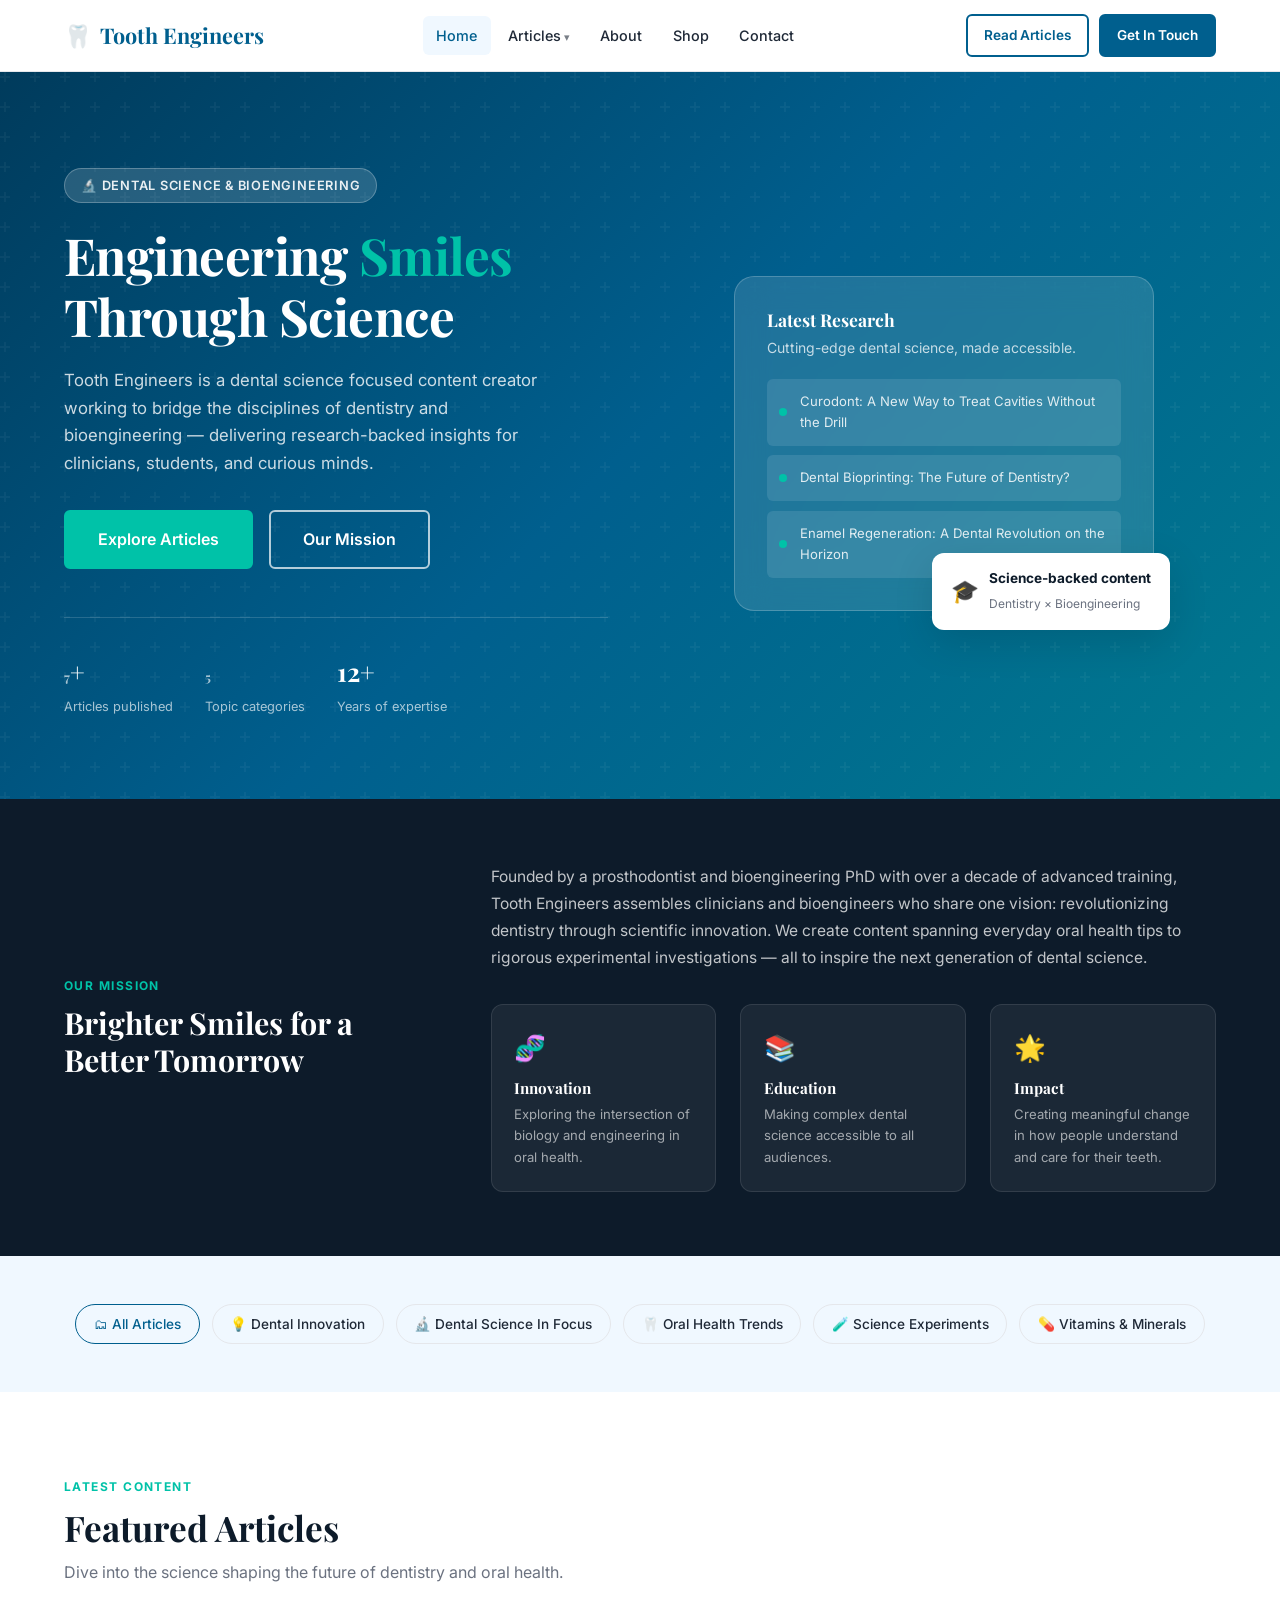
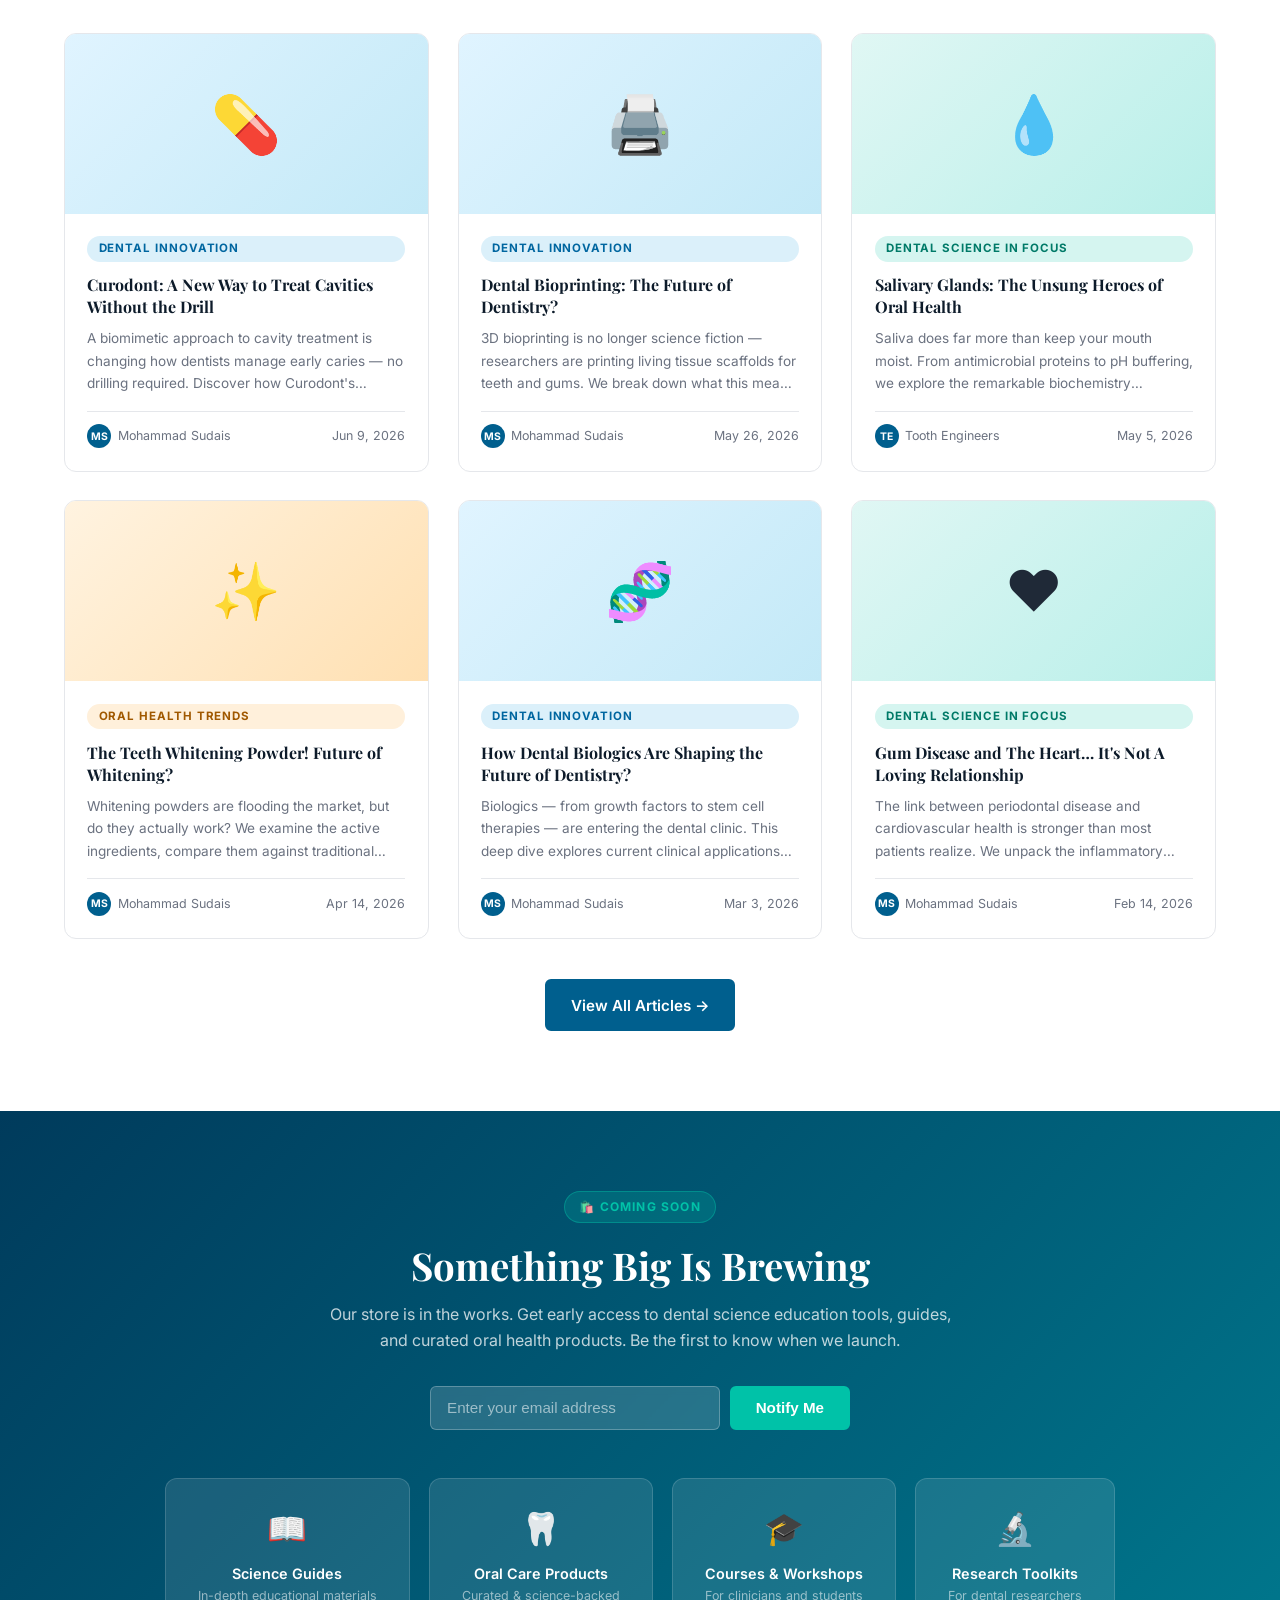
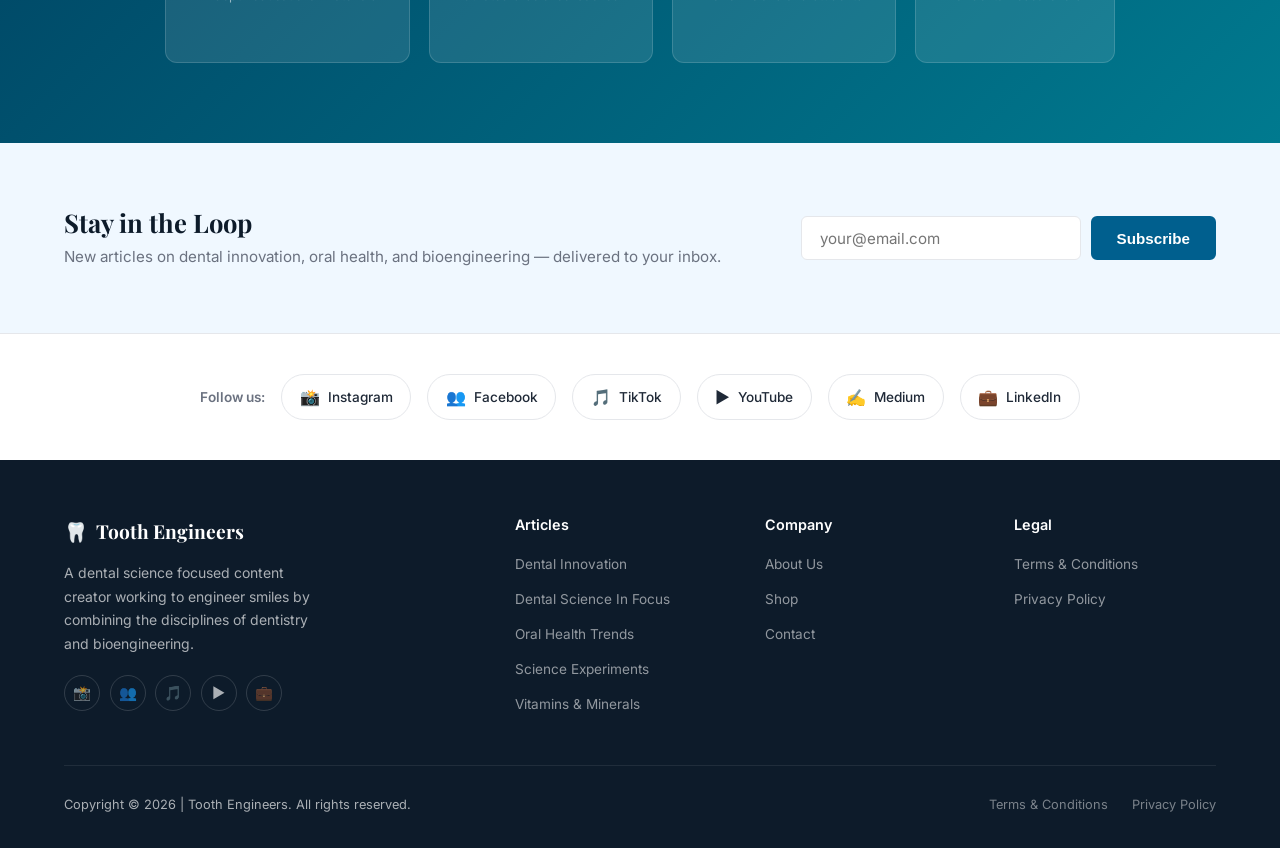
==== index.html @ ff2708bc "Initial site: full static rebuild of toothengineers.com 5-page static HTML/CSS/JS site (index, about" ====
<!DOCTYPE html>
<html lang="en">
<head>
  <meta charset="UTF-8" />
  <meta name="viewport" content="width=device-width, initial-scale=1.0" />
  <meta name="description" content="Tooth Engineers — Engineering smiles by combining dentistry and bioengineering. Dental science content, innovation, and research." />
  <title>Tooth Engineers | Engineering Smiles Through Science</title>
  <link rel="preconnect" href="https://fonts.googleapis.com" />
  <link rel="preconnect" href="https://fonts.gstatic.com" crossorigin />
  <link href="https://fonts.googleapis.com/css2?family=Inter:wght@400;500;600;700&family=Playfair+Display:wght@600;700&display=swap" rel="stylesheet" />
  <link rel="stylesheet" href="css/style.css" />
</head>
<body>

<!-- ══ NAVBAR ══════════════════════════════ -->
<header class="navbar">
  <div class="container nav-inner">
    <a href="index.html" class="logo">
      <span class="logo-icon">🦷</span> Tooth Engineers
    </a>
    <nav>
      <ul class="nav-links">
        <li><a href="index.html" class="active">Home</a></li>
        <li>
          <a href="articles.html" class="has-dropdown">Articles</a>
          <div class="dropdown">
            <a href="articles.html?cat=announcements">Announcements</a>
            <a href="articles.html?cat=innovation">Dental Innovation</a>
            <a href="articles.html?cat=experiments">Dental Science Experiments</a>
            <a href="articles.html?cat=science">Dental Science In Focus</a>
            <a href="articles.html?cat=health">Oral Health Trends</a>
            <a href="articles.html?cat=vitamins">Vitamins &amp; Minerals</a>
          </div>
        </li>
        <li><a href="about.html">About</a></li>
        <li><a href="shop.html">Shop</a></li>
        <li><a href="contact.html">Contact</a></li>
      </ul>
    </nav>
    <div class="nav-cta">
      <a href="articles.html" class="btn btn-outline btn-sm">Read Articles</a>
      <a href="contact.html" class="btn btn-primary btn-sm">Get In Touch</a>
    </div>
    <button class="hamburger" id="hamburger" aria-label="Toggle menu" aria-expanded="false">
      <span></span><span></span><span></span>
    </button>
  </div>
  <nav class="mobile-menu" id="mobileMenu">
    <ul>
      <li><a href="index.html">Home</a></li>
      <li><a href="articles.html">Articles</a></li>
      <li class="mobile-sub">
        <a href="articles.html?cat=innovation">— Dental Innovation</a>
        <a href="articles.html?cat=science">— Dental Science In Focus</a>
        <a href="articles.html?cat=health">— Oral Health Trends</a>
        <a href="articles.html?cat=experiments">— Dental Science Experiments</a>
        <a href="articles.html?cat=vitamins">— Vitamins &amp; Minerals</a>
      </li>
      <li><a href="about.html">About</a></li>
      <li><a href="shop.html">Shop</a></li>
      <li><a href="contact.html">Contact</a></li>
    </ul>
    <div class="mobile-cta">
      <a href="contact.html" class="btn btn-primary">Get In Touch</a>
    </div>
  </nav>
</header>

<!-- ══ HERO ════════════════════════════════ -->
<section class="hero">
  <div class="container hero-inner">
    <div class="hero-text">
      <div class="hero-tag">🔬 Dental Science &amp; Bioengineering</div>
      <h1>Engineering <span>Smiles</span> Through Science</h1>
      <p class="hero-desc">
        Tooth Engineers is a dental science focused content creator working to bridge the disciplines of dentistry and bioengineering — delivering research-backed insights for clinicians, students, and curious minds.
      </p>
      <div class="hero-actions">
        <a href="articles.html" class="btn btn-accent btn-lg">Explore Articles</a>
        <a href="about.html" class="btn btn-outline-white btn-lg">Our Mission</a>
      </div>
      <div class="hero-stats">
        <div class="hero-stat">
          <strong><span class="stat-number" data-target="9">0</span>+</strong>
          <span>Articles published</span>
        </div>
        <div class="hero-stat">
          <strong><span class="stat-number" data-target="6">0</span></strong>
          <span>Topic categories</span>
        </div>
        <div class="hero-stat">
          <strong>12+</strong>
          <span>Years of expertise</span>
        </div>
      </div>
    </div>
    <div class="hero-visual">
      <div class="hero-card-group">
        <div class="hero-main-card">
          <h3>Latest Research</h3>
          <p>Cutting-edge dental science, made accessible.</p>
          <div class="article-preview">
            <div class="article-dot"></div>
            <span>Curodont: A New Way to Treat Cavities Without the Drill</span>
          </div>
          <div class="article-preview">
            <div class="article-dot"></div>
            <span>Dental Bioprinting: The Future of Dentistry?</span>
          </div>
          <div class="article-preview">
            <div class="article-dot"></div>
            <span>Enamel Regeneration: A Dental Revolution on the Horizon</span>
          </div>
        </div>
        <div class="hero-badge">
          <div class="hero-badge-icon">🎓</div>
          <div>
            <strong>Science-backed content</strong>
            <span>Dentistry × Bioengineering</span>
          </div>
        </div>
      </div>
    </div>
  </div>
</section>

<!-- ══ MISSION STRIP ════════════════════════ -->
<section class="mission">
  <div class="container mission-inner">
    <div>
      <div class="mission-label">Our Mission</div>
      <h2>Brighter Smiles for a Better Tomorrow</h2>
    </div>
    <div>
      <p class="mission-text">
        Founded by a prosthodontist and bioengineering PhD with over a decade of advanced training, Tooth Engineers assembles clinicians and bioengineers who share one vision: revolutionizing dentistry through scientific innovation. We create content spanning everyday oral health tips to rigorous experimental investigations — all to inspire the next generation of dental science.
      </p>
      <div class="mission-pillars">
        <div class="pillar">
          <div class="pillar-icon">🧬</div>
          <h4>Innovation</h4>
          <p>Exploring the intersection of biology and engineering in oral health.</p>
        </div>
        <div class="pillar">
          <div class="pillar-icon">📚</div>
          <h4>Education</h4>
          <p>Making complex dental science accessible to all audiences.</p>
        </div>
        <div class="pillar">
          <div class="pillar-icon">🌟</div>
          <h4>Impact</h4>
          <p>Creating meaningful change in how people understand and care for their teeth.</p>
        </div>
      </div>
    </div>
  </div>
</section>

<!-- ══ ARTICLE CATEGORIES ═══════════════════ -->
<div class="categories section--gray">
  <div class="container">
    <div class="cat-chips">
      <a href="articles.html" class="cat-chip active">🗂 All Articles</a>
      <a href="articles.html?cat=innovation" class="cat-chip">💡 Dental Innovation</a>
      <a href="articles.html?cat=science" class="cat-chip">🔬 Dental Science In Focus</a>
      <a href="articles.html?cat=health" class="cat-chip">🦷 Oral Health Trends</a>
      <a href="articles.html?cat=experiments" class="cat-chip">🧪 Science Experiments</a>
      <a href="articles.html?cat=vitamins" class="cat-chip">💊 Vitamins &amp; Minerals</a>
    </div>
  </div>
</div>

<!-- ══ FEATURED ARTICLES ════════════════════ -->
<section class="section">
  <div class="container">
    <div class="section-header">
      <div class="section-label">Latest Content</div>
      <h2 class="section-title">Featured Articles</h2>
      <p class="section-subtitle">Dive into the science shaping the future of dentistry and oral health.</p>
    </div>
    <div class="article-grid">

      <!-- Card 1 -->
      <article class="article-card">
        <div class="article-card-img cat-innovation">💊</div>
        <div class="article-card-body">
          <span class="article-category cat-badge-innovation">Dental Innovation</span>
          <h3><a href="articles.html">Curodont: A New Way to Treat Cavities Without the Drill</a></h3>
          <p>A biomimetic approach to cavity treatment is changing how dentists manage early caries — no drilling required. Discover how Curodont's peptide technology remineralizes enamel at the molecular level.</p>
          <div class="article-meta">
            <div class="article-meta-author">
              <div class="author-avatar">MS</div>
              Mohammad Sudais
            </div>
            <span>Jun 9, 2026</span>
          </div>
        </div>
      </article>

      <!-- Card 2 -->
      <article class="article-card">
        <div class="article-card-img cat-innovation">🖨️</div>
        <div class="article-card-body">
          <span class="article-category cat-badge-innovation">Dental Innovation</span>
          <h3><a href="articles.html">Dental Bioprinting: The Future of Dentistry?</a></h3>
          <p>3D bioprinting is no longer science fiction — researchers are printing living tissue scaffolds for teeth and gums. We break down what this means for restorative dentistry and patient outcomes.</p>
          <div class="article-meta">
            <div class="article-meta-author">
              <div class="author-avatar">MS</div>
              Mohammad Sudais
            </div>
            <span>May 26, 2026</span>
          </div>
        </div>
      </article>

      <!-- Card 3 -->
      <article class="article-card">
        <div class="article-card-img cat-science">💧</div>
        <div class="article-card-body">
          <span class="article-category cat-badge-science">Dental Science In Focus</span>
          <h3><a href="articles.html">Salivary Glands: The Unsung Heroes of Oral Health</a></h3>
          <p>Saliva does far more than keep your mouth moist. From antimicrobial proteins to pH buffering, we explore the remarkable biochemistry happening in your mouth every day.</p>
          <div class="article-meta">
            <div class="article-meta-author">
              <div class="author-avatar">TE</div>
              Tooth Engineers
            </div>
            <span>May 5, 2026</span>
          </div>
        </div>
      </article>

      <!-- Card 4 -->
      <article class="article-card">
        <div class="article-card-img cat-health">✨</div>
        <div class="article-card-body">
          <span class="article-category cat-badge-health">Oral Health Trends</span>
          <h3><a href="articles.html">The Teeth Whitening Powder! Future of Whitening?</a></h3>
          <p>Whitening powders are flooding the market, but do they actually work? We examine the active ingredients, compare them against traditional whitening methods, and separate fact from marketing hype.</p>
          <div class="article-meta">
            <div class="article-meta-author">
              <div class="author-avatar">MS</div>
              Mohammad Sudais
            </div>
            <span>Apr 14, 2026</span>
          </div>
        </div>
      </article>

      <!-- Card 5 -->
      <article class="article-card">
        <div class="article-card-img cat-innovation">🧬</div>
        <div class="article-card-body">
          <span class="article-category cat-badge-innovation">Dental Innovation</span>
          <h3><a href="articles.html">How Dental Biologics Are Shaping the Future of Dentistry?</a></h3>
          <p>Biologics — from growth factors to stem cell therapies — are entering the dental clinic. This deep dive explores current clinical applications and what the next decade holds for biologic-based dental treatments.</p>
          <div class="article-meta">
            <div class="article-meta-author">
              <div class="author-avatar">MS</div>
              Mohammad Sudais
            </div>
            <span>Mar 3, 2026</span>
          </div>
        </div>
      </article>

      <!-- Card 6 -->
      <article class="article-card">
        <div class="article-card-img cat-science">❤️</div>
        <div class="article-card-body">
          <span class="article-category cat-badge-science">Dental Science In Focus</span>
          <h3><a href="articles.html">Gum Disease and The Heart… It's Not A Loving Relationship</a></h3>
          <p>The link between periodontal disease and cardiovascular health is stronger than most patients realize. We unpack the inflammatory pathways connecting your gums to your heart.</p>
          <div class="article-meta">
            <div class="article-meta-author">
              <div class="author-avatar">MS</div>
              Mohammad Sudais
            </div>
            <span>Feb 14, 2026</span>
          </div>
        </div>
      </article>

    </div>
    <div class="articles-cta">
      <a href="articles.html" class="btn btn-primary">View All Articles →</a>
    </div>
  </div>
</section>

<!-- ══ SHOP TEASER ═══════════════════════════ -->
<section class="shop-teaser">
  <div class="container">
    <div class="shop-teaser-inner">
      <div class="shop-label">🛍️ Coming Soon</div>
      <h2>Something Big Is Brewing</h2>
      <p>Our store is in the works. Get early access to dental science education tools, guides, and curated oral health products. Be the first to know when we launch.</p>
      <form class="shop-notify-form" novalidate>
        <input type="email" placeholder="Enter your email address" required />
        <button type="submit" class="btn btn-accent">Notify Me</button>
      </form>
    </div>
    <div class="shop-items-preview">
      <div class="shop-preview-card">
        <div class="icon">📖</div>
        <h4>Science Guides</h4>
        <p>In-depth educational materials</p>
      </div>
      <div class="shop-preview-card">
        <div class="icon">🦷</div>
        <h4>Oral Care Products</h4>
        <p>Curated &amp; science-backed</p>
      </div>
      <div class="shop-preview-card">
        <div class="icon">🎓</div>
        <h4>Courses &amp; Workshops</h4>
        <p>For clinicians and students</p>
      </div>
      <div class="shop-preview-card">
        <div class="icon">🔬</div>
        <h4>Research Toolkits</h4>
        <p>For dental researchers</p>
      </div>
    </div>
  </div>
</section>

<!-- ══ NEWSLETTER ════════════════════════════ -->
<section class="newsletter">
  <div class="container newsletter-inner">
    <div class="newsletter-text">
      <h2>Stay in the Loop</h2>
      <p>New articles on dental innovation, oral health, and bioengineering — delivered to your inbox.</p>
    </div>
    <form class="newsletter-form" novalidate>
      <input type="email" placeholder="your@email.com" required />
      <button type="submit" class="btn btn-primary">Subscribe</button>
    </form>
  </div>
</section>

<!-- ══ SOCIAL STRIP ══════════════════════════ -->
<div class="social-strip">
  <div class="container social-inner">
    <span style="font-size:.85rem;color:var(--muted);font-weight:600;">Follow us:</span>
    <a href="https://www.instagram.com/toothengineers/" target="_blank" rel="noopener" class="social-link">
      <span class="social-icon">📸</span> Instagram
    </a>
    <a href="https://www.facebook.com/profile.php?id=61561686900478" target="_blank" rel="noopener" class="social-link">
      <span class="social-icon">👥</span> Facebook
    </a>
    <a href="https://www.tiktok.com/@toothengineers" target="_blank" rel="noopener" class="social-link">
      <span class="social-icon">🎵</span> TikTok
    </a>
    <a href="https://www.youtube.com/@ToothEngineers" target="_blank" rel="noopener" class="social-link">
      <span class="social-icon">▶️</span> YouTube
    </a>
    <a href="https://medium.com/@innovate_93668" target="_blank" rel="noopener" class="social-link">
      <span class="social-icon">✍️</span> Medium
    </a>
    <a href="https://www.linkedin.com/company/tooth-engineers/" target="_blank" rel="noopener" class="social-link">
      <span class="social-icon">💼</span> LinkedIn
    </a>
  </div>
</div>

<!-- ══ FOOTER ════════════════════════════════ -->
<footer class="footer">
  <div class="container">
    <div class="footer-grid">
      <div class="footer-brand">
        <a href="index.html" class="logo"><span>🦷</span> Tooth Engineers</a>
        <p>A dental science focused content creator working to engineer smiles by combining the disciplines of dentistry and bioengineering.</p>
        <div class="footer-social">
          <a href="https://www.instagram.com/toothengineers/" target="_blank" rel="noopener" title="Instagram">📸</a>
          <a href="https://www.facebook.com/profile.php?id=61561686900478" target="_blank" rel="noopener" title="Facebook">👥</a>
          <a href="https://www.tiktok.com/@toothengineers" target="_blank" rel="noopener" title="TikTok">🎵</a>
          <a href="https://www.youtube.com/@ToothEngineers" target="_blank" rel="noopener" title="YouTube">▶️</a>
          <a href="https://www.linkedin.com/company/tooth-engineers/" target="_blank" rel="noopener" title="LinkedIn">💼</a>
        </div>
      </div>
      <div class="footer-col">
        <h4>Articles</h4>
        <ul>
          <li><a href="articles.html?cat=innovation">Dental Innovation</a></li>
          <li><a href="articles.html?cat=science">Dental Science In Focus</a></li>
          <li><a href="articles.html?cat=health">Oral Health Trends</a></li>
          <li><a href="articles.html?cat=experiments">Science Experiments</a></li>
          <li><a href="articles.html?cat=vitamins">Vitamins &amp; Minerals</a></li>
        </ul>
      </div>
      <div class="footer-col">
        <h4>Company</h4>
        <ul>
          <li><a href="about.html">About Us</a></li>
          <li><a href="shop.html">Shop</a></li>
          <li><a href="contact.html">Contact</a></li>
        </ul>
      </div>
      <div class="footer-col">
        <h4>Legal</h4>
        <ul>
          <li><a href="#">Terms &amp; Conditions</a></li>
          <li><a href="#">Privacy Policy</a></li>
        </ul>
      </div>
    </div>
    <div class="footer-bottom">
      <p>Copyright &copy; <span id="year"></span> | Tooth Engineers. All rights reserved.</p>
      <div class="footer-legal">
        <a href="#">Terms &amp; Conditions</a>
        <a href="#">Privacy Policy</a>
      </div>
    </div>
  </div>
</footer>

<script src="js/main.js"></script>
</body>
</html>
---- css/style.css ----
/* ════════════════════════════════════════
   Tooth Engineers — Global Stylesheet
   ════════════════════════════════════════ */

/* ── Variables ── */
:root {
  --primary:    #005F8E;
  --primary-dk: #004268;
  --accent:     #00C2A8;
  --accent-dk:  #009982;
  --dark:       #0D1B2A;
  --text:       #1F2937;
  --muted:      #6B7280;
  --light:      #F0F8FF;
  --border:     #E5E7EB;
  --white:      #FFFFFF;
  --radius-sm:  6px;
  --radius:     12px;
  --radius-lg:  20px;
  --shadow-sm:  0 1px 3px rgba(0,0,0,.08);
  --shadow-md:  0 4px 16px rgba(0,0,0,.10);
  --shadow-lg:  0 12px 40px rgba(0,0,0,.12);
  --transition: .22s ease;
}

/* ── Reset ── */
*, *::before, *::after { box-sizing: border-box; margin: 0; padding: 0; }
html { scroll-behavior: smooth; font-size: 16px; }
body {
  font-family: 'Inter', sans-serif;
  color: var(--text);
  background: var(--white);
  line-height: 1.65;
  -webkit-font-smoothing: antialiased;
}
img { max-width: 100%; display: block; }
a { text-decoration: none; color: inherit; }
ul { list-style: none; }

/* ── Typography helpers ── */
h1, h2, h3, h4 {
  font-family: 'Playfair Display', Georgia, serif;
  line-height: 1.2;
  color: var(--dark);
}

/* ── Layout ── */
.container {
  width: 90%;
  max-width: 1160px;
  margin: 0 auto;
}
.section { padding: 5rem 0; }
.section--gray { background: var(--light); }

/* ── Section headers ── */
.section-label {
  display: inline-block;
  text-transform: uppercase;
  font-size: .75rem;
  font-weight: 700;
  letter-spacing: .12em;
  color: var(--accent);
  margin-bottom: .6rem;
}
.section-title {
  font-size: clamp(1.6rem, 3vw, 2.2rem);
  margin-bottom: .6rem;
}
.section-subtitle {
  color: var(--muted);
  font-size: 1rem;
  max-width: 560px;
}
.section-header { margin-bottom: 3rem; }
.section-header--center { text-align: center; }
.section-header--center .section-subtitle { margin: 0 auto; }

/* ── Buttons ── */
.btn {
  display: inline-flex;
  align-items: center;
  gap: .45rem;
  padding: .72rem 1.5rem;
  border-radius: var(--radius-sm);
  font-size: .95rem;
  font-weight: 600;
  cursor: pointer;
  border: 2px solid transparent;
  transition: background var(--transition), color var(--transition), border-color var(--transition), box-shadow var(--transition);
}
.btn-primary {
  background: var(--primary);
  color: var(--white);
  border-color: var(--primary);
}
.btn-primary:hover {
  background: var(--primary-dk);
  border-color: var(--primary-dk);
  box-shadow: 0 4px 14px rgba(0,95,142,.28);
}
.btn-accent {
  background: var(--accent);
  color: var(--white);
  border-color: var(--accent);
}
.btn-accent:hover {
  background: var(--accent-dk);
  border-color: var(--accent-dk);
  box-shadow: 0 4px 14px rgba(0,194,168,.28);
}
.btn-outline {
  background: transparent;
  color: var(--primary);
  border-color: var(--primary);
}
.btn-outline:hover {
  background: var(--primary);
  color: var(--white);
}
.btn-outline-white {
  background: transparent;
  color: var(--white);
  border-color: rgba(255,255,255,.7);
}
.btn-outline-white:hover {
  background: rgba(255,255,255,.15);
  border-color: var(--white);
}
.btn-sm { padding: .5rem 1rem; font-size: .85rem; }
.btn-lg { padding: .9rem 2rem; font-size: 1rem; }

/* ════════════════════════════════════════
   NAVBAR
   ════════════════════════════════════════ */
.navbar {
  position: sticky;
  top: 0;
  z-index: 200;
  background: rgba(255,255,255,.97);
  backdrop-filter: blur(10px);
  border-bottom: 1px solid var(--border);
}
.nav-inner {
  display: flex;
  align-items: center;
  justify-content: space-between;
  padding: .9rem 0;
  gap: 1.5rem;
}
.logo {
  display: flex;
  align-items: center;
  gap: .5rem;
  font-family: 'Playfair Display', Georgia, serif;
  font-size: 1.35rem;
  font-weight: 700;
  color: var(--primary);
  white-space: nowrap;
}
.logo-icon { font-size: 1.4rem; }

.nav-links {
  display: flex;
  align-items: center;
  gap: .2rem;
}
.nav-links > li { position: relative; }
.nav-links > li > a {
  display: block;
  padding: .5rem .85rem;
  border-radius: var(--radius-sm);
  font-size: .9rem;
  font-weight: 500;
  color: var(--text);
  transition: color var(--transition), background var(--transition);
}
.nav-links > li > a:hover,
.nav-links > li > a.active {
  color: var(--primary);
  background: var(--light);
}
.nav-links > li > a.has-dropdown::after {
  content: ' ▾';
  font-size: .7rem;
  opacity: .6;
}

/* Dropdown */
.dropdown {
  position: absolute;
  top: calc(100% + .4rem);
  left: 0;
  min-width: 220px;
  background: var(--white);
  border: 1px solid var(--border);
  border-radius: var(--radius);
  box-shadow: var(--shadow-lg);
  opacity: 0;
  pointer-events: none;
  transform: translateY(-6px);
  transition: opacity var(--transition), transform var(--transition);
  z-index: 300;
}
.nav-links > li:hover .dropdown {
  opacity: 1;
  pointer-events: all;
  transform: translateY(0);
}
.dropdown a {
  display: block;
  padding: .6rem 1.2rem;
  font-size: .875rem;
  color: var(--text);
  transition: background var(--transition), color var(--transition);
}
.dropdown a:first-child { border-radius: var(--radius) var(--radius) 0 0; }
.dropdown a:last-child  { border-radius: 0 0 var(--radius) var(--radius); }
.dropdown a:hover { background: var(--light); color: var(--primary); }

.nav-cta { display: flex; gap: .6rem; }

.hamburger {
  display: none;
  background: none;
  border: none;
  cursor: pointer;
  padding: .4rem;
  color: var(--dark);
}
.hamburger span {
  display: block;
  width: 24px;
  height: 2px;
  background: var(--dark);
  margin: 5px 0;
  border-radius: 2px;
  transition: transform var(--transition), opacity var(--transition);
}

/* Mobile nav */
.mobile-menu {
  display: none;
  background: var(--white);
  border-top: 1px solid var(--border);
  padding: 1rem 5%;
}
.mobile-menu.open { display: block; }
.mobile-menu ul { display: flex; flex-direction: column; gap: .2rem; }
.mobile-menu a {
  display: block;
  padding: .65rem .8rem;
  border-radius: var(--radius-sm);
  font-size: .95rem;
  font-weight: 500;
  color: var(--text);
}
.mobile-menu a:hover { background: var(--light); color: var(--primary); }
.mobile-menu .mobile-sub { padding-left: 1.2rem; }
.mobile-menu .mobile-sub a { font-size: .875rem; color: var(--muted); }
.mobile-menu .mobile-sub a:hover { color: var(--primary); }
.mobile-cta { display: flex; flex-direction: column; gap: .6rem; margin-top: 1rem; padding-top: 1rem; border-top: 1px solid var(--border); }
.mobile-cta .btn { justify-content: center; }

/* ════════════════════════════════════════
   HERO
   ════════════════════════════════════════ */
.hero {
  background: linear-gradient(135deg, #003B5C 0%, #005F8E 50%, #007A8F 100%);
  color: var(--white);
  padding: 6rem 0 5rem;
  position: relative;
  overflow: hidden;
}
.hero::before {
  content: '';
  position: absolute;
  inset: 0;
  background: url("data:image/svg+xml,%3Csvg width='60' height='60' viewBox='0 0 60 60' xmlns='http://www.w3.org/2000/svg'%3E%3Cg fill='none' fill-rule='evenodd'%3E%3Cg fill='%23ffffff' fill-opacity='0.04'%3E%3Cpath d='M36 34v-4h-2v4h-4v2h4v4h2v-4h4v-2h-4zm0-30V0h-2v4h-4v2h4v4h2V6h4V4h-4zM6 34v-4H4v4H0v2h4v4h2v-4h4v-2H6zM6 4V0H4v4H0v2h4v4h2V6h4V4H6z'/%3E%3C/g%3E%3C/g%3E%3C/svg%3E");
}
.hero-inner {
  display: grid;
  grid-template-columns: 1fr 1fr;
  gap: 4rem;
  align-items: center;
  position: relative;
}
.hero-tag {
  display: inline-flex;
  align-items: center;
  gap: .4rem;
  background: rgba(255,255,255,.15);
  border: 1px solid rgba(255,255,255,.25);
  border-radius: 100px;
  padding: .35rem 1rem;
  font-size: .8rem;
  font-weight: 600;
  letter-spacing: .06em;
  text-transform: uppercase;
  color: rgba(255,255,255,.9);
  margin-bottom: 1.4rem;
}
.hero h1 {
  font-size: clamp(2rem, 4.5vw, 3.2rem);
  color: var(--white);
  margin-bottom: 1.2rem;
  letter-spacing: -.01em;
}
.hero h1 span { color: var(--accent); }
.hero-desc {
  font-size: 1.05rem;
  color: rgba(255,255,255,.8);
  margin-bottom: 2rem;
  max-width: 480px;
}
.hero-actions { display: flex; gap: 1rem; flex-wrap: wrap; }
.hero-stats {
  display: flex;
  gap: 2rem;
  margin-top: 3rem;
  padding-top: 2rem;
  border-top: 1px solid rgba(255,255,255,.15);
}
.hero-stat strong {
  display: block;
  font-size: 1.6rem;
  font-weight: 700;
  color: var(--white);
  font-family: 'Playfair Display', serif;
}
.hero-stat span { font-size: .8rem; color: rgba(255,255,255,.65); }

.hero-visual {
  display: flex;
  justify-content: center;
  align-items: center;
}
.hero-card-group {
  position: relative;
  width: 100%;
  max-width: 420px;
}
.hero-main-card {
  background: rgba(255,255,255,.12);
  backdrop-filter: blur(16px);
  border: 1px solid rgba(255,255,255,.2);
  border-radius: var(--radius-lg);
  padding: 2rem;
  color: var(--white);
}
.hero-main-card h3 { color: var(--white); font-size: 1.1rem; margin-bottom: .4rem; }
.hero-main-card p  { font-size: .875rem; color: rgba(255,255,255,.75); margin-bottom: 1.2rem; }
.article-preview {
  display: flex;
  align-items: center;
  gap: .8rem;
  background: rgba(255,255,255,.1);
  border-radius: var(--radius-sm);
  padding: .75rem;
  margin-bottom: .6rem;
}
.article-preview:last-child { margin-bottom: 0; }
.article-dot {
  width: 8px;
  height: 8px;
  border-radius: 50%;
  background: var(--accent);
  flex-shrink: 0;
}
.article-preview span { font-size: .82rem; color: rgba(255,255,255,.85); }
.hero-badge {
  position: absolute;
  bottom: -1.2rem;
  right: -1rem;
  background: var(--white);
  border-radius: var(--radius);
  padding: .9rem 1.2rem;
  box-shadow: var(--shadow-lg);
  display: flex;
  align-items: center;
  gap: .6rem;
}
.hero-badge-icon { font-size: 1.4rem; }
.hero-badge strong { display: block; font-size: .85rem; color: var(--dark); }
.hero-badge span   { font-size: .75rem; color: var(--muted); }

/* ════════════════════════════════════════
   ABOUT / MISSION STRIP
   ════════════════════════════════════════ */
.mission {
  background: var(--dark);
  color: var(--white);
  padding: 4rem 0;
}
.mission-inner {
  display: grid;
  grid-template-columns: 1fr 2fr;
  gap: 4rem;
  align-items: center;
}
.mission-label {
  color: var(--accent);
  font-size: .75rem;
  font-weight: 700;
  letter-spacing: .12em;
  text-transform: uppercase;
  margin-bottom: .6rem;
}
.mission h2 { color: var(--white); font-size: clamp(1.4rem, 2.5vw, 1.9rem); }
.mission-text { color: rgba(255,255,255,.75); font-size: .975rem; line-height: 1.75; }
.mission-pillars {
  display: grid;
  grid-template-columns: repeat(3, 1fr);
  gap: 1.5rem;
  margin-top: 2rem;
}
.pillar {
  background: rgba(255,255,255,.06);
  border: 1px solid rgba(255,255,255,.1);
  border-radius: var(--radius);
  padding: 1.4rem;
}
.pillar-icon { font-size: 1.6rem; margin-bottom: .6rem; }
.pillar h4 { color: var(--white); font-size: .95rem; margin-bottom: .4rem; }
.pillar p  { color: rgba(255,255,255,.6); font-size: .82rem; }

/* ════════════════════════════════════════
   FEATURED ARTICLES
   ════════════════════════════════════════ */
.article-grid {
  display: grid;
  grid-template-columns: repeat(3, 1fr);
  gap: 1.8rem;
}
.article-card {
  background: var(--white);
  border: 1px solid var(--border);
  border-radius: var(--radius);
  overflow: hidden;
  display: flex;
  flex-direction: column;
  transition: box-shadow var(--transition), transform var(--transition);
}
.article-card:hover {
  box-shadow: var(--shadow-lg);
  transform: translateY(-4px);
}
.article-card-img {
  height: 180px;
  display: flex;
  align-items: center;
  justify-content: center;
  font-size: 3.5rem;
}
.article-card-img.cat-innovation  { background: linear-gradient(135deg,#E0F4FF,#C3E9F7); }
.article-card-img.cat-science      { background: linear-gradient(135deg,#E0F7F4,#B8EFE9); }
.article-card-img.cat-health       { background: linear-gradient(135deg,#FFF3E0,#FFE0B2); }
.article-card-img.cat-experiments  { background: linear-gradient(135deg,#F3E0FF,#E1B8FF); }
.article-card-img.cat-vitamins     { background: linear-gradient(135deg,#E8FFE0,#C8F0B8); }

.article-card-body { padding: 1.4rem; display: flex; flex-direction: column; flex: 1; }
.article-category {
  display: inline-block;
  font-size: .72rem;
  font-weight: 700;
  text-transform: uppercase;
  letter-spacing: .08em;
  padding: .2rem .7rem;
  border-radius: 100px;
  margin-bottom: .8rem;
}
.cat-badge-innovation  { background: #DBF0FA; color: #0066A0; }
.cat-badge-science     { background: #D5F5F0; color: #007A68; }
.cat-badge-health      { background: #FFF0DB; color: #A05800; }
.cat-badge-experiments { background: #F0DBFF; color: #7A00A0; }
.cat-badge-vitamins    { background: #E0F5D5; color: #3A7A00; }

.article-card h3 {
  font-size: 1rem;
  margin-bottom: .6rem;
  line-height: 1.35;
  flex: 1;
}
.article-card h3 a { color: var(--dark); transition: color var(--transition); }
.article-card h3 a:hover { color: var(--primary); }
.article-card p {
  font-size: .85rem;
  color: var(--muted);
  margin-bottom: 1rem;
  display: -webkit-box;
  -webkit-line-clamp: 3;
  -webkit-box-orient: vertical;
  overflow: hidden;
}
.article-meta {
  display: flex;
  align-items: center;
  justify-content: space-between;
  font-size: .78rem;
  color: var(--muted);
  border-top: 1px solid var(--border);
  padding-top: .8rem;
  margin-top: auto;
}
.article-meta-author { display: flex; align-items: center; gap: .4rem; }
.author-avatar {
  width: 24px; height: 24px;
  border-radius: 50%;
  background: var(--primary);
  color: var(--white);
  display: flex; align-items: center; justify-content: center;
  font-size: .65rem; font-weight: 700;
}
.articles-cta { text-align: center; margin-top: 2.5rem; }

/* ════════════════════════════════════════
   CATEGORIES STRIP
   ════════════════════════════════════════ */
.categories { padding: 3rem 0; }
.cat-chips {
  display: flex;
  flex-wrap: wrap;
  gap: .75rem;
  justify-content: center;
}
.cat-chip {
  display: inline-flex;
  align-items: center;
  gap: .4rem;
  padding: .5rem 1.1rem;
  border-radius: 100px;
  border: 1.5px solid var(--border);
  font-size: .85rem;
  font-weight: 500;
  color: var(--text);
  cursor: pointer;
  transition: border-color var(--transition), color var(--transition), background var(--transition);
}
.cat-chip:hover,
.cat-chip.active {
  border-color: var(--primary);
  color: var(--primary);
  background: var(--light);
}

/* ════════════════════════════════════════
   SHOP / COMING SOON
   ════════════════════════════════════════ */
.shop-teaser {
  background: linear-gradient(135deg, #003B5C, #007A8F);
  color: var(--white);
  padding: 5rem 0;
  text-align: center;
}
.shop-teaser-inner { max-width: 640px; margin: 0 auto; }
.shop-label {
  display: inline-block;
  background: rgba(0,194,168,.2);
  border: 1px solid rgba(0,194,168,.4);
  color: var(--accent);
  font-size: .75rem;
  font-weight: 700;
  text-transform: uppercase;
  letter-spacing: .1em;
  padding: .3rem .9rem;
  border-radius: 100px;
  margin-bottom: 1.2rem;
}
.shop-teaser h2 { color: var(--white); font-size: clamp(1.6rem, 3vw, 2.4rem); margin-bottom: .8rem; }
.shop-teaser p  { color: rgba(255,255,255,.75); font-size: 1rem; margin-bottom: 2rem; }
.shop-notify-form {
  display: flex;
  gap: .6rem;
  max-width: 420px;
  margin: 0 auto;
}
.shop-notify-form input {
  flex: 1;
  padding: .75rem 1rem;
  border-radius: var(--radius-sm);
  border: none;
  font-size: .95rem;
  background: rgba(255,255,255,.15);
  color: var(--white);
  backdrop-filter: blur(4px);
  border: 1px solid rgba(255,255,255,.25);
}
.shop-notify-form input::placeholder { color: rgba(255,255,255,.55); }
.shop-notify-form input:focus { outline: none; border-color: var(--accent); }
.shop-items-preview {
  display: flex;
  justify-content: center;
  gap: 1.2rem;
  margin-top: 3rem;
  flex-wrap: wrap;
}
.shop-preview-card {
  background: rgba(255,255,255,.1);
  border: 1px solid rgba(255,255,255,.15);
  border-radius: var(--radius);
  padding: 1.5rem 2rem;
  min-width: 160px;
  text-align: center;
}
.shop-preview-card .icon { font-size: 2rem; margin-bottom: .6rem; }
.shop-preview-card h4 { color: var(--white); font-size: .9rem; font-family: 'Inter', sans-serif; font-weight: 600; }
.shop-preview-card p  { color: rgba(255,255,255,.55); font-size: .78rem; margin-top: .2rem; }

/* ════════════════════════════════════════
   NEWSLETTER
   ════════════════════════════════════════ */
.newsletter { padding: 4rem 0; background: var(--light); }
.newsletter-inner {
  display: flex;
  align-items: center;
  justify-content: space-between;
  gap: 3rem;
  flex-wrap: wrap;
}
.newsletter-text h2 { font-size: 1.6rem; margin-bottom: .4rem; }
.newsletter-text p  { color: var(--muted); font-size: .95rem; }
.newsletter-form {
  display: flex;
  gap: .6rem;
  flex-wrap: wrap;
}
.newsletter-form input {
  padding: .72rem 1.1rem;
  border: 1.5px solid var(--border);
  border-radius: var(--radius-sm);
  font-size: .95rem;
  font-family: inherit;
  width: 280px;
  background: var(--white);
  transition: border-color var(--transition);
}
.newsletter-form input:focus { outline: none; border-color: var(--primary); }

/* ════════════════════════════════════════
   SOCIAL STRIP
   ════════════════════════════════════════ */
.social-strip { padding: 2.5rem 0; border-top: 1px solid var(--border); }
.social-inner {
  display: flex;
  align-items: center;
  justify-content: center;
  gap: 1rem;
  flex-wrap: wrap;
}
.social-link {
  display: flex;
  align-items: center;
  gap: .5rem;
  padding: .55rem 1.1rem;
  border-radius: 100px;
  border: 1.5px solid var(--border);
  font-size: .85rem;
  font-weight: 500;
  color: var(--text);
  transition: all var(--transition);
}
.social-link:hover { border-color: var(--primary); color: var(--primary); background: var(--light); }
.social-icon { font-size: 1rem; }

/* ════════════════════════════════════════
   FOOTER
   ════════════════════════════════════════ */
.footer { background: var(--dark); color: rgba(255,255,255,.65); padding: 3.5rem 0 2rem; }
.footer-grid {
  display: grid;
  grid-template-columns: 2fr 1fr 1fr 1fr;
  gap: 3rem;
  margin-bottom: 3rem;
}
.footer-brand .logo { color: var(--white); font-size: 1.2rem; margin-bottom: .8rem; }
.footer-brand p { font-size: .875rem; line-height: 1.7; max-width: 260px; }
.footer-social { display: flex; gap: .6rem; margin-top: 1.2rem; }
.footer-social a {
  width: 36px; height: 36px;
  border-radius: 50%;
  border: 1px solid rgba(255,255,255,.15);
  display: flex; align-items: center; justify-content: center;
  font-size: .9rem;
  color: rgba(255,255,255,.65);
  transition: all var(--transition);
}
.footer-social a:hover { border-color: var(--accent); color: var(--accent); background: rgba(0,194,168,.1); }
.footer-col h4 { color: var(--white); font-size: .9rem; font-family: 'Inter', sans-serif; font-weight: 600; margin-bottom: 1rem; }
.footer-col ul { display: flex; flex-direction: column; gap: .55rem; }
.footer-col a { font-size: .85rem; color: rgba(255,255,255,.55); transition: color var(--transition); }
.footer-col a:hover { color: var(--white); }
.footer-bottom {
  border-top: 1px solid rgba(255,255,255,.08);
  padding-top: 1.8rem;
  display: flex;
  align-items: center;
  justify-content: space-between;
  flex-wrap: wrap;
  gap: .8rem;
}
.footer-bottom p { font-size: .8rem; }
.footer-legal { display: flex; gap: 1.5rem; }
.footer-legal a { font-size: .8rem; color: rgba(255,255,255,.45); transition: color var(--transition); }
.footer-legal a:hover { color: var(--white); }

/* ════════════════════════════════════════
   PAGE HERO (inner pages)
   ════════════════════════════════════════ */
.page-hero {
  background: linear-gradient(135deg, #003B5C, #005F8E);
  color: var(--white);
  padding: 4rem 0 3.5rem;
  text-align: center;
}
.page-hero h1 { color: var(--white); font-size: clamp(1.8rem, 3vw, 2.6rem); margin-bottom: .6rem; }
.page-hero p   { color: rgba(255,255,255,.75); font-size: 1rem; max-width: 540px; margin: 0 auto; }
.breadcrumb {
  display: flex;
  align-items: center;
  justify-content: center;
  gap: .5rem;
  font-size: .8rem;
  color: rgba(255,255,255,.55);
  margin-bottom: 1rem;
}
.breadcrumb a { color: rgba(255,255,255,.7); }
.breadcrumb a:hover { color: var(--white); }
.breadcrumb span { color: rgba(255,255,255,.35); }

/* ════════════════════════════════════════
   ABOUT PAGE
   ════════════════════════════════════════ */
.about-story {
  display: grid;
  grid-template-columns: 1fr 1fr;
  gap: 4rem;
  align-items: center;
}
.about-story-img {
  border-radius: var(--radius-lg);
  overflow: hidden;
  background: linear-gradient(135deg, var(--light), #C3E9F7);
  height: 420px;
  display: flex;
  align-items: center;
  justify-content: center;
  font-size: 6rem;
}
.about-story-text h2 { font-size: 1.8rem; margin-bottom: 1rem; }
.about-story-text p  { color: var(--muted); font-size: .97rem; margin-bottom: 1rem; line-height: 1.8; }
.about-values {
  display: grid;
  grid-template-columns: repeat(3, 1fr);
  gap: 1.5rem;
}
.value-card {
  border: 1px solid var(--border);
  border-radius: var(--radius);
  padding: 1.8rem;
  text-align: center;
  transition: box-shadow var(--transition), transform var(--transition);
}
.value-card:hover { box-shadow: var(--shadow-md); transform: translateY(-3px); }
.value-icon { font-size: 2.2rem; margin-bottom: .8rem; }
.value-card h3 { font-size: 1rem; margin-bottom: .4rem; }
.value-card p  { font-size: .85rem; color: var(--muted); }

.team-grid {
  display: grid;
  grid-template-columns: repeat(auto-fit, minmax(240px, 1fr));
  gap: 1.8rem;
}
.team-card {
  border: 1px solid var(--border);
  border-radius: var(--radius);
  padding: 2rem;
  text-align: center;
  transition: box-shadow var(--transition);
}
.team-card:hover { box-shadow: var(--shadow-md); }
.team-avatar {
  width: 80px; height: 80px;
  border-radius: 50%;
  background: linear-gradient(135deg, var(--primary), var(--accent));
  display: flex; align-items: center; justify-content: center;
  font-size: 2rem;
  margin: 0 auto 1rem;
}
.team-card h3 { font-size: 1.05rem; margin-bottom: .2rem; }
.team-card .role { font-size: .82rem; color: var(--primary); font-weight: 600; margin-bottom: .6rem; }
.team-card p    { font-size: .84rem; color: var(--muted); }

/* ════════════════════════════════════════
   ARTICLES PAGE
   ════════════════════════════════════════ */
.articles-layout {
  display: grid;
  grid-template-columns: 1fr 300px;
  gap: 3rem;
  align-items: start;
}
.filter-bar {
  display: flex;
  flex-wrap: wrap;
  gap: .6rem;
  margin-bottom: 2rem;
}
.filter-btn {
  padding: .4rem .9rem;
  border-radius: 100px;
  border: 1.5px solid var(--border);
  font-size: .82rem;
  font-weight: 500;
  cursor: pointer;
  background: transparent;
  color: var(--text);
  transition: all var(--transition);
}
.filter-btn:hover,
.filter-btn.active {
  background: var(--primary);
  border-color: var(--primary);
  color: var(--white);
}
.articles-list { display: flex; flex-direction: column; gap: 1.5rem; }
.article-list-card {
  display: grid;
  grid-template-columns: 120px 1fr;
  gap: 1.2rem;
  border: 1px solid var(--border);
  border-radius: var(--radius);
  overflow: hidden;
  transition: box-shadow var(--transition);
}
.article-list-card:hover { box-shadow: var(--shadow-md); }
.article-list-img {
  height: 120px;
  display: flex; align-items: center; justify-content: center;
  font-size: 2.8rem;
}
.article-list-body { padding: 1rem 1rem 1rem 0; display: flex; flex-direction: column; justify-content: center; }
.article-list-body h3 { font-size: .97rem; margin-bottom: .3rem; }
.article-list-body h3 a { color: var(--dark); transition: color var(--transition); }
.article-list-body h3 a:hover { color: var(--primary); }
.article-list-body p { font-size: .83rem; color: var(--muted); display: -webkit-box; -webkit-line-clamp: 2; -webkit-box-orient: vertical; overflow: hidden; margin-bottom: .5rem; }

.sidebar-widget {
  border: 1px solid var(--border);
  border-radius: var(--radius);
  padding: 1.5rem;
  margin-bottom: 1.5rem;
}
.sidebar-widget h4 { font-size: .95rem; margin-bottom: 1rem; font-family: 'Inter', sans-serif; font-weight: 600; }
.sidebar-categories { display: flex; flex-direction: column; gap: .4rem; }
.sidebar-cat {
  display: flex;
  align-items: center;
  justify-content: space-between;
  padding: .45rem .6rem;
  border-radius: var(--radius-sm);
  font-size: .85rem;
  cursor: pointer;
  transition: background var(--transition), color var(--transition);
}
.sidebar-cat:hover { background: var(--light); color: var(--primary); }
.sidebar-cat-count {
  background: var(--light);
  border-radius: 100px;
  padding: .1rem .5rem;
  font-size: .75rem;
  color: var(--muted);
}

/* ════════════════════════════════════════
   SHOP PAGE
   ════════════════════════════════════════ */
.shop-coming {
  text-align: center;
  padding: 5rem 0;
}
.shop-coming-icon { font-size: 5rem; margin-bottom: 1.5rem; }
.shop-coming h2  { font-size: 2rem; margin-bottom: .8rem; }
.shop-coming p   { color: var(--muted); max-width: 500px; margin: 0 auto 2rem; }
.product-teasers {
  display: grid;
  grid-template-columns: repeat(auto-fit, minmax(220px, 1fr));
  gap: 1.5rem;
  margin-top: 3.5rem;
}
.product-teaser {
  border: 1.5px dashed var(--border);
  border-radius: var(--radius);
  padding: 2rem;
  text-align: center;
  background: var(--light);
}
.product-teaser .icon { font-size: 2.5rem; margin-bottom: .8rem; }
.product-teaser h3 { font-size: .97rem; margin-bottom: .3rem; }
.product-teaser p  { font-size: .83rem; color: var(--muted); }
.product-teaser .price-soon {
  display: inline-block;
  margin-top: .8rem;
  font-size: .78rem;
  font-weight: 600;
  color: var(--accent);
  background: rgba(0,194,168,.1);
  padding: .2rem .7rem;
  border-radius: 100px;
}

/* ════════════════════════════════════════
   CONTACT PAGE
   ════════════════════════════════════════ */
.contact-layout {
  display: grid;
  grid-template-columns: 1fr 1.4fr;
  gap: 4rem;
  align-items: start;
}
.contact-info h3 { font-size: 1.2rem; margin-bottom: 1rem; }
.contact-info p  { color: var(--muted); font-size: .95rem; margin-bottom: 2rem; line-height: 1.75; }
.contact-channels { display: flex; flex-direction: column; gap: .8rem; }
.contact-channel {
  display: flex;
  align-items: center;
  gap: .8rem;
  padding: .9rem;
  border-radius: var(--radius);
  border: 1px solid var(--border);
  font-size: .9rem;
  transition: box-shadow var(--transition);
}
.contact-channel:hover { box-shadow: var(--shadow-sm); }
.contact-channel-icon { font-size: 1.3rem; }
.contact-channel strong { display: block; font-size: .8rem; color: var(--muted); font-weight: 400; }
.contact-form-card {
  background: var(--white);
  border: 1px solid var(--border);
  border-radius: var(--radius);
  padding: 2.5rem;
}
.form-group { display: flex; flex-direction: column; margin-bottom: 1.2rem; }
.form-group label { font-size: .875rem; font-weight: 600; margin-bottom: .4rem; }
.form-group input,
.form-group textarea,
.form-group select {
  border: 1.5px solid var(--border);
  border-radius: var(--radius-sm);
  padding: .7rem .9rem;
  font-size: .95rem;
  font-family: inherit;
  color: var(--text);
  background: var(--white);
  transition: border-color var(--transition), box-shadow var(--transition);
}
.form-group input:focus,
.form-group textarea:focus,
.form-group select:focus {
  outline: none;
  border-color: var(--primary);
  box-shadow: 0 0 0 3px rgba(0,95,142,.1);
}
.form-row { display: grid; grid-template-columns: 1fr 1fr; gap: 1rem; }
.error-msg  { color: #DC2626; font-size: .78rem; margin-top: .3rem; min-height: 1em; }
.form-success {
  display: none;
  text-align: center;
  padding: 1.2rem;
  background: #ECFDF5;
  border: 1px solid #A7F3D0;
  border-radius: var(--radius-sm);
  color: #065F46;
  font-weight: 600;
  margin-top: 1rem;
}

/* ════════════════════════════════════════
   UTILITY
   ════════════════════════════════════════ */
.text-center { text-align: center; }
.mt-1 { margin-top: .5rem; }
.mt-2 { margin-top: 1rem; }
.mt-3 { margin-top: 1.5rem; }
.mb-3 { margin-bottom: 1.5rem; }
.hidden { display: none !important; }

/* ════════════════════════════════════════
   RESPONSIVE
   ════════════════════════════════════════ */
@media (max-width: 1024px) {
  .hero-inner       { grid-template-columns: 1fr; }
  .hero-visual      { display: none; }
  .mission-inner    { grid-template-columns: 1fr; gap: 2rem; }
  .mission-pillars  { grid-template-columns: repeat(3, 1fr); }
  .article-grid     { grid-template-columns: repeat(2, 1fr); }
  .footer-grid      { grid-template-columns: 1fr 1fr; }
  .about-story      { grid-template-columns: 1fr; }
  .about-story-img  { height: 280px; order: -1; }
  .articles-layout  { grid-template-columns: 1fr; }
  .contact-layout   { grid-template-columns: 1fr; }
}

@media (max-width: 768px) {
  .section { padding: 3.5rem 0; }
  .nav-links, .nav-cta { display: none; }
  .hamburger { display: block; }
  .article-grid     { grid-template-columns: 1fr; }
  .mission-pillars  { grid-template-columns: 1fr; }
  .about-values     { grid-template-columns: 1fr; }
  .footer-grid      { grid-template-columns: 1fr; gap: 2rem; }
  .footer-bottom    { flex-direction: column; text-align: center; }
  .newsletter-inner { flex-direction: column; }
  .newsletter-form  { flex-direction: column; width: 100%; }
  .newsletter-form input { width: 100%; }
  .shop-notify-form { flex-direction: column; }
  .hero-stats       { gap: 1.5rem; }
  .form-row         { grid-template-columns: 1fr; }
  .article-list-card { grid-template-columns: 1fr; }
  .article-list-img  { height: 160px; width: 100%; }
  .article-list-body { padding: 1rem; }
}
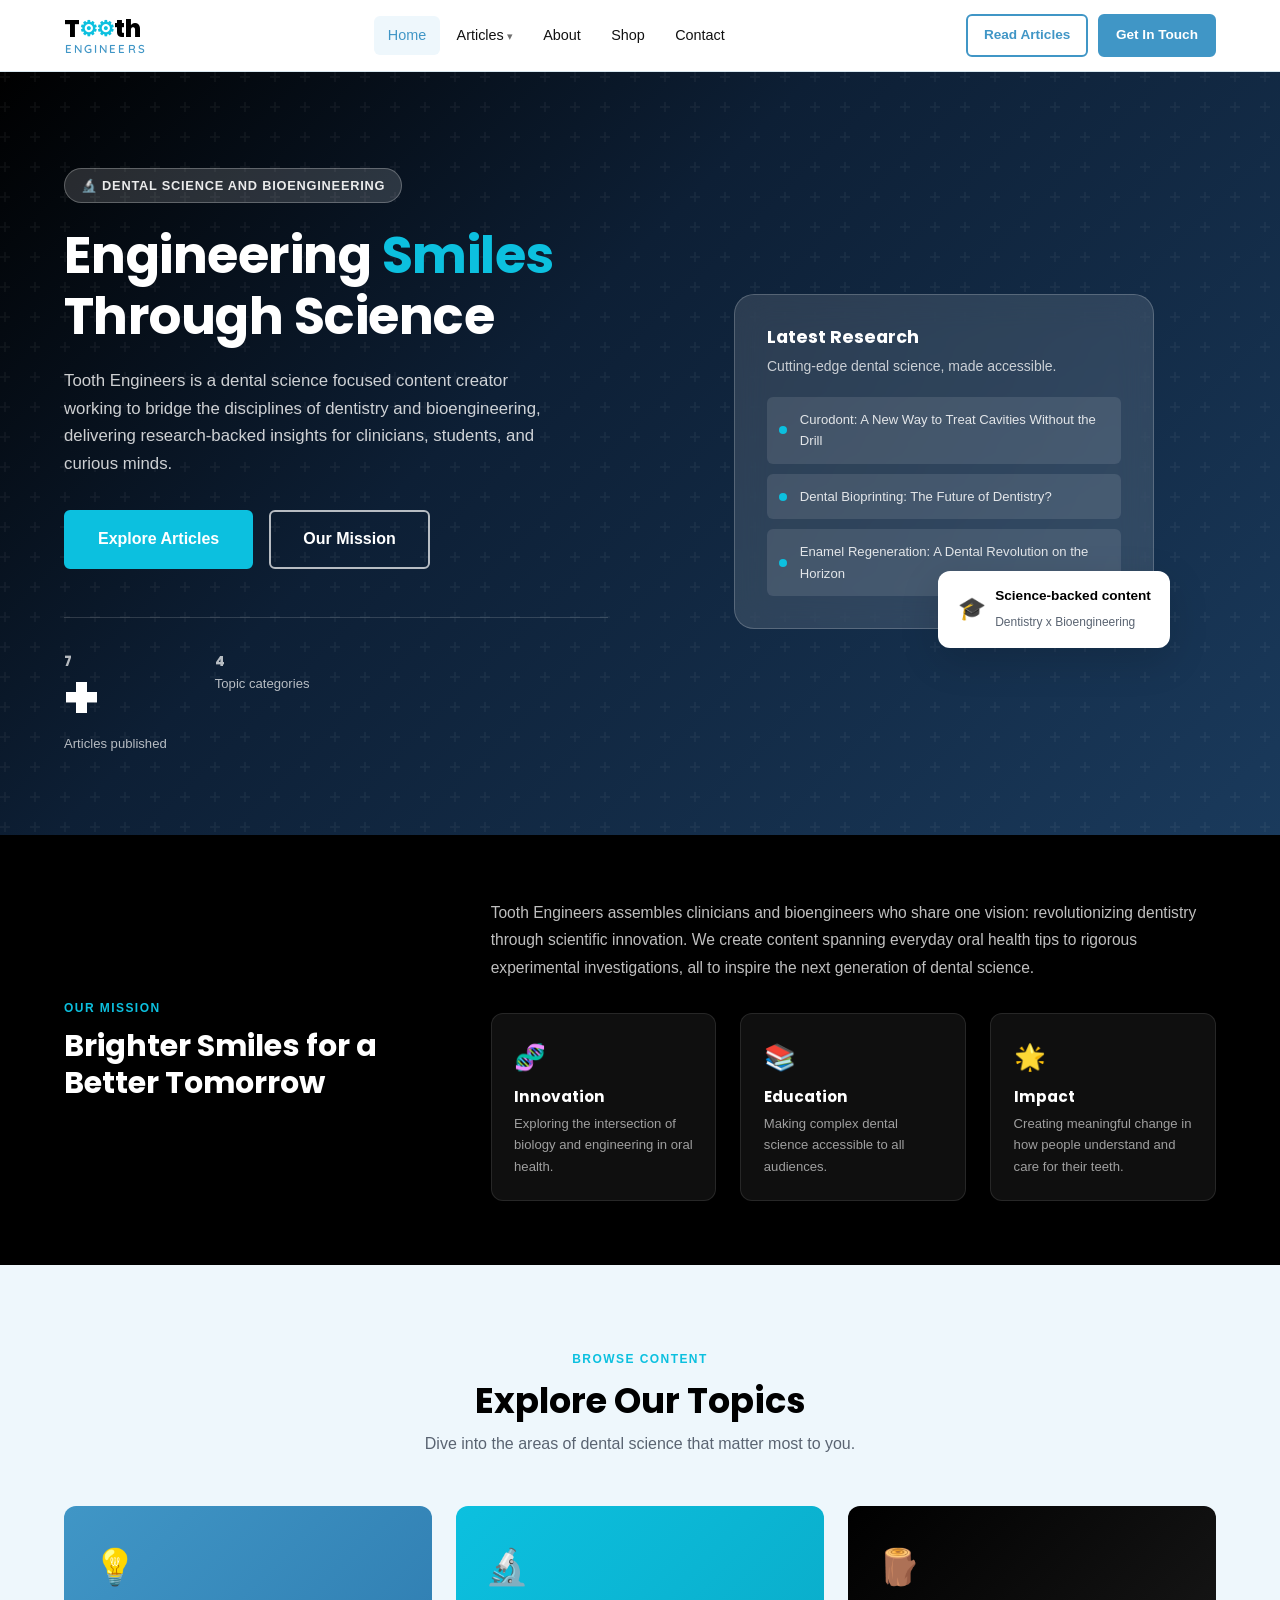
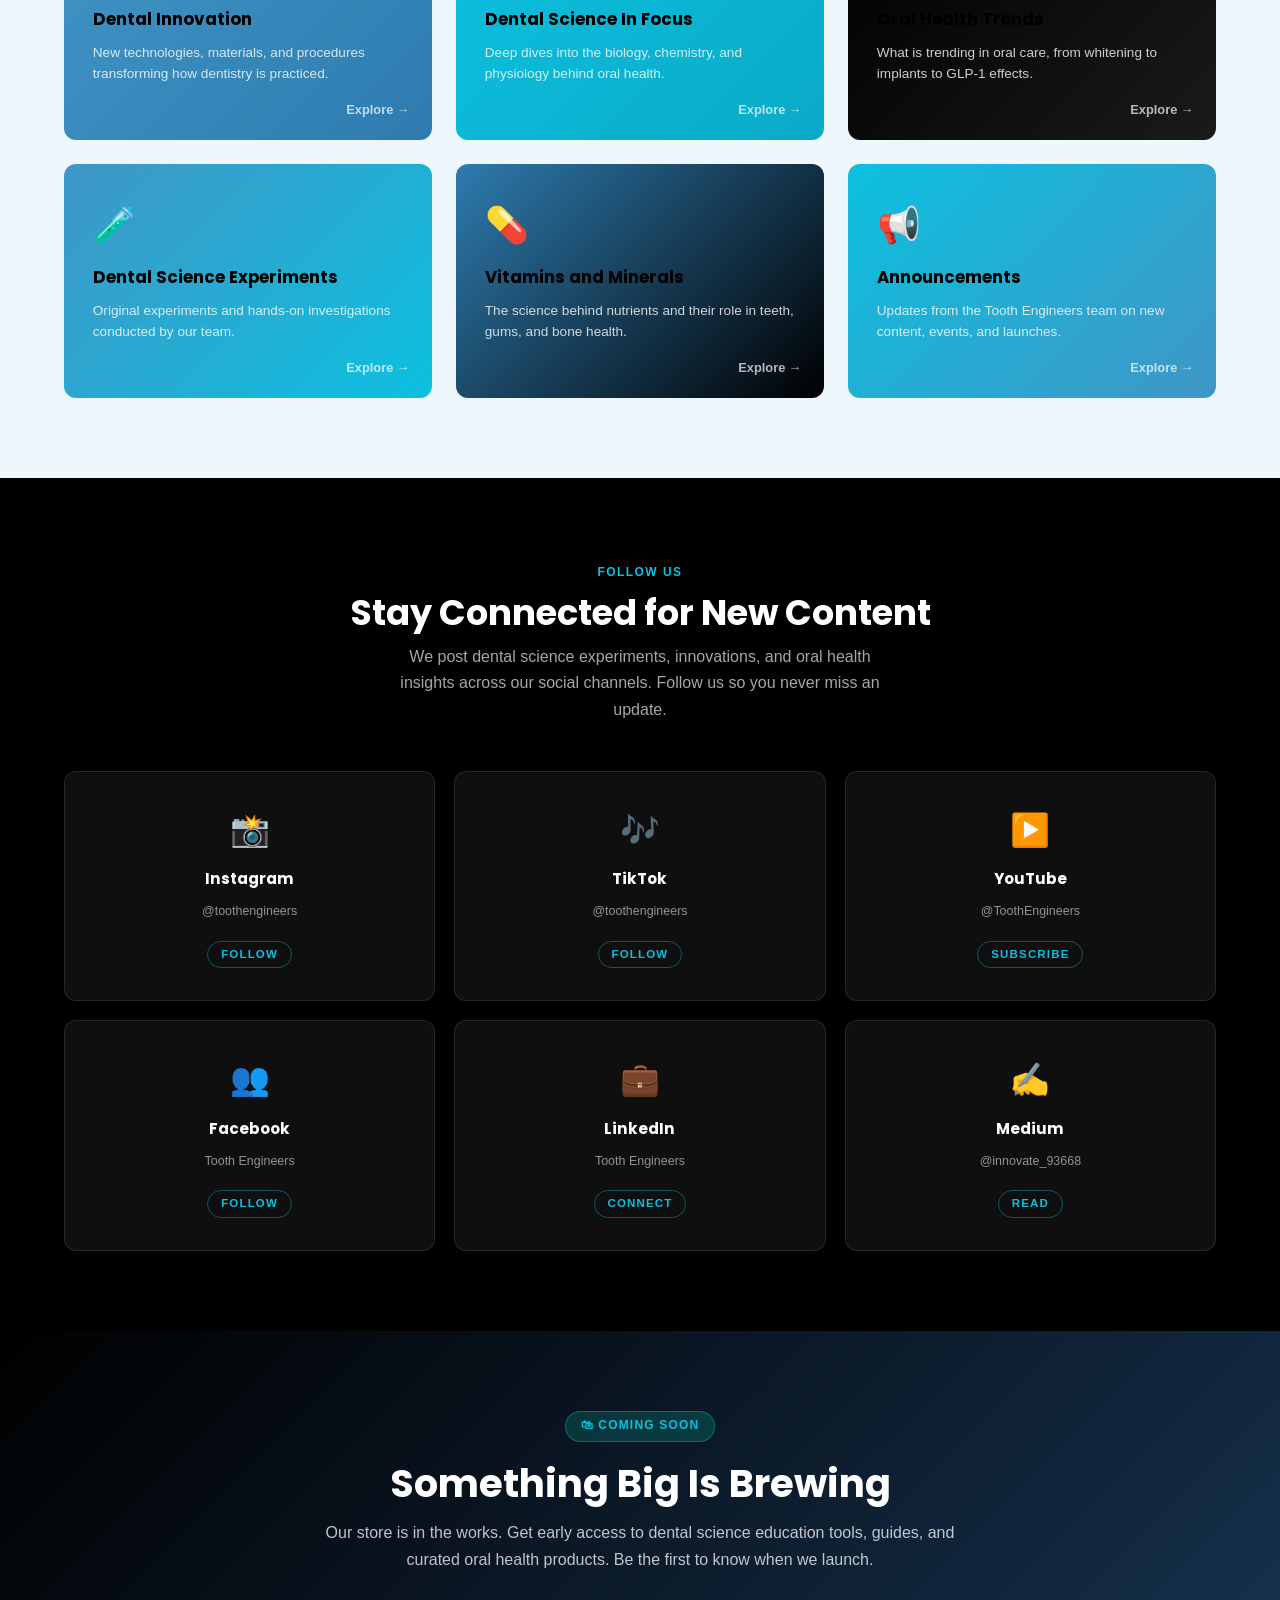
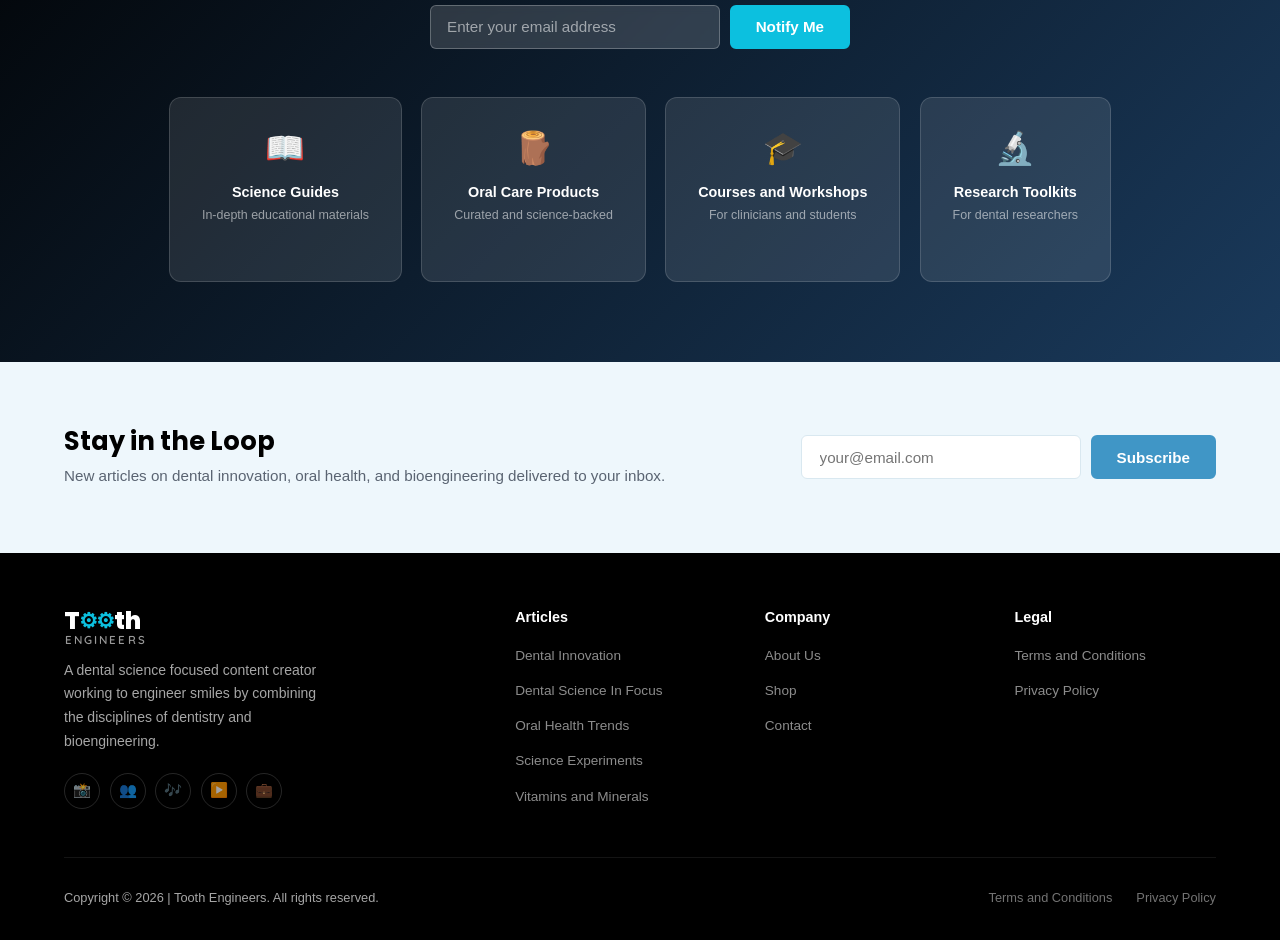
==== commit 2b090bef: "Redesign: apply brand guidelines, fix logo, update copy and structure - Brand colors: #4096C6 primar" ====
--- a/index.html
+++ b/index.html
@@ -3,11 +3,11 @@
 <head>
   <meta charset="UTF-8" />
   <meta name="viewport" content="width=device-width, initial-scale=1.0" />
-  <meta name="description" content="Tooth Engineers — Engineering smiles by combining dentistry and bioengineering. Dental science content, innovation, and research." />
+  <meta name="description" content="Tooth Engineers: engineering smiles by combining dentistry and bioengineering. Dental science content, innovation, and research." />
   <title>Tooth Engineers | Engineering Smiles Through Science</title>
   <link rel="preconnect" href="https://fonts.googleapis.com" />
   <link rel="preconnect" href="https://fonts.gstatic.com" crossorigin />
-  <link href="https://fonts.googleapis.com/css2?family=Inter:wght@400;500;600;700&family=Playfair+Display:wght@600;700&display=swap" rel="stylesheet" />
+  <link href="https://fonts.googleapis.com/css2?family=Poppins:wght@400;500;600;700;800&family=Quicksand:wght@400;500;600;700&display=swap" rel="stylesheet" />
   <link rel="stylesheet" href="css/style.css" />
 </head>
 <body>
@@ -16,7 +16,8 @@
 <header class="navbar">
   <div class="container nav-inner">
     <a href="index.html" class="logo">
-      <span class="logo-icon">🦷</span> Tooth Engineers
+      <span class="logo-wordmark">T<span class="logo-gear">&#9881;</span><span class="logo-gear">&#9881;</span>th</span>
+      <span class="logo-engineers">Engineers</span>
     </a>
     <nav>
       <ul class="nav-links">
@@ -29,7 +30,7 @@
             <a href="articles.html?cat=experiments">Dental Science Experiments</a>
             <a href="articles.html?cat=science">Dental Science In Focus</a>
             <a href="articles.html?cat=health">Oral Health Trends</a>
-            <a href="articles.html?cat=vitamins">Vitamins &amp; Minerals</a>
+            <a href="articles.html?cat=vitamins">Vitamins and Minerals</a>
           </div>
         </li>
         <li><a href="about.html">About</a></li>
@@ -50,11 +51,11 @@
       <li><a href="index.html">Home</a></li>
       <li><a href="articles.html">Articles</a></li>
       <li class="mobile-sub">
-        <a href="articles.html?cat=innovation">— Dental Innovation</a>
-        <a href="articles.html?cat=science">— Dental Science In Focus</a>
-        <a href="articles.html?cat=health">— Oral Health Trends</a>
-        <a href="articles.html?cat=experiments">— Dental Science Experiments</a>
-        <a href="articles.html?cat=vitamins">— Vitamins &amp; Minerals</a>
+        <a href="articles.html?cat=innovation">Dental Innovation</a>
+        <a href="articles.html?cat=science">Dental Science In Focus</a>
+        <a href="articles.html?cat=health">Oral Health Trends</a>
+        <a href="articles.html?cat=experiments">Dental Science Experiments</a>
+        <a href="articles.html?cat=vitamins">Vitamins and Minerals</a>
       </li>
       <li><a href="about.html">About</a></li>
       <li><a href="shop.html">Shop</a></li>
@@ -70,10 +71,10 @@
 <section class="hero">
   <div class="container hero-inner">
     <div class="hero-text">
-      <div class="hero-tag">🔬 Dental Science &amp; Bioengineering</div>
+      <div class="hero-tag">&#128300; Dental Science and Bioengineering</div>
       <h1>Engineering <span>Smiles</span> Through Science</h1>
       <p class="hero-desc">
-        Tooth Engineers is a dental science focused content creator working to bridge the disciplines of dentistry and bioengineering — delivering research-backed insights for clinicians, students, and curious minds.
+        Tooth Engineers is a dental science focused content creator working to bridge the disciplines of dentistry and bioengineering, delivering research-backed insights for clinicians, students, and curious minds.
       </p>
       <div class="hero-actions">
         <a href="articles.html" class="btn btn-accent btn-lg">Explore Articles</a>
@@ -87,10 +88,6 @@
         <div class="hero-stat">
           <strong><span class="stat-number" data-target="6">0</span></strong>
           <span>Topic categories</span>
-        </div>
-        <div class="hero-stat">
-          <strong>12+</strong>
-          <span>Years of expertise</span>
         </div>
       </div>
     </div>
@@ -113,10 +110,10 @@
           </div>
         </div>
         <div class="hero-badge">
-          <div class="hero-badge-icon">🎓</div>
+          <div class="hero-badge-icon">&#127891;</div>
           <div>
             <strong>Science-backed content</strong>
-            <span>Dentistry × Bioengineering</span>
+            <span>Dentistry x Bioengineering</span>
           </div>
         </div>
       </div>
@@ -133,21 +130,21 @@
     </div>
     <div>
       <p class="mission-text">
-        Founded by a prosthodontist and bioengineering PhD with over a decade of advanced training, Tooth Engineers assembles clinicians and bioengineers who share one vision: revolutionizing dentistry through scientific innovation. We create content spanning everyday oral health tips to rigorous experimental investigations — all to inspire the next generation of dental science.
+        Tooth Engineers assembles clinicians and bioengineers who share one vision: revolutionizing dentistry through scientific innovation. We create content spanning everyday oral health tips to rigorous experimental investigations, all to inspire the next generation of dental science.
       </p>
       <div class="mission-pillars">
         <div class="pillar">
-          <div class="pillar-icon">🧬</div>
+          <div class="pillar-icon">&#129516;</div>
           <h4>Innovation</h4>
           <p>Exploring the intersection of biology and engineering in oral health.</p>
         </div>
         <div class="pillar">
-          <div class="pillar-icon">📚</div>
+          <div class="pillar-icon">&#128218;</div>
           <h4>Education</h4>
           <p>Making complex dental science accessible to all audiences.</p>
         </div>
         <div class="pillar">
-          <div class="pillar-icon">🌟</div>
+          <div class="pillar-icon">&#127775;</div>
           <h4>Impact</h4>
           <p>Creating meaningful change in how people understand and care for their teeth.</p>
         </div>
@@ -156,135 +153,94 @@
   </div>
 </section>
 
-<!-- ══ ARTICLE CATEGORIES ═══════════════════ -->
-<div class="categories section--gray">
+<!-- ══ EXPLORE TOPICS ═══════════════════════ -->
+<section class="section section--gray">
   <div class="container">
-    <div class="cat-chips">
-      <a href="articles.html" class="cat-chip active">🗂 All Articles</a>
-      <a href="articles.html?cat=innovation" class="cat-chip">💡 Dental Innovation</a>
-      <a href="articles.html?cat=science" class="cat-chip">🔬 Dental Science In Focus</a>
-      <a href="articles.html?cat=health" class="cat-chip">🦷 Oral Health Trends</a>
-      <a href="articles.html?cat=experiments" class="cat-chip">🧪 Science Experiments</a>
-      <a href="articles.html?cat=vitamins" class="cat-chip">💊 Vitamins &amp; Minerals</a>
-    </div>
-  </div>
-</div>
-
-<!-- ══ FEATURED ARTICLES ════════════════════ -->
-<section class="section">
+    <div class="section-header section-header--center">
+      <div class="section-label">Browse Content</div>
+      <h2 class="section-title">Explore Our Topics</h2>
+      <p class="section-subtitle">Dive into the areas of dental science that matter most to you.</p>
+    </div>
+    <div class="topics-grid">
+      <a href="articles.html?cat=innovation" class="topic-card topic-innovation">
+        <div class="topic-card-icon">&#128161;</div>
+        <h3>Dental Innovation</h3>
+        <p>New technologies, materials, and procedures transforming how dentistry is practiced.</p>
+      </a>
+      <a href="articles.html?cat=science" class="topic-card topic-science">
+        <div class="topic-card-icon">&#128300;</div>
+        <h3>Dental Science In Focus</h3>
+        <p>Deep dives into the biology, chemistry, and physiology behind oral health.</p>
+      </a>
+      <a href="articles.html?cat=health" class="topic-card topic-health">
+        <div class="topic-card-icon">&#129717;</div>
+        <h3>Oral Health Trends</h3>
+        <p>What is trending in oral care, from whitening to implants to GLP-1 effects.</p>
+      </a>
+      <a href="articles.html?cat=experiments" class="topic-card topic-experiments">
+        <div class="topic-card-icon">&#129514;</div>
+        <h3>Dental Science Experiments</h3>
+        <p>Original experiments and hands-on investigations conducted by our team.</p>
+      </a>
+      <a href="articles.html?cat=vitamins" class="topic-card topic-vitamins">
+        <div class="topic-card-icon">&#128138;</div>
+        <h3>Vitamins and Minerals</h3>
+        <p>The science behind nutrients and their role in teeth, gums, and bone health.</p>
+      </a>
+      <a href="articles.html?cat=announcements" class="topic-card topic-announcements">
+        <div class="topic-card-icon">&#128226;</div>
+        <h3>Announcements</h3>
+        <p>Updates from the Tooth Engineers team on new content, events, and launches.</p>
+      </a>
+    </div>
+  </div>
+</section>
+
+<!-- ══ SOCIAL MEDIA PRESENCE ════════════════ -->
+<section class="social-presence">
   <div class="container">
-    <div class="section-header">
-      <div class="section-label">Latest Content</div>
-      <h2 class="section-title">Featured Articles</h2>
-      <p class="section-subtitle">Dive into the science shaping the future of dentistry and oral health.</p>
-    </div>
-    <div class="article-grid">
-
-      <!-- Card 1 -->
-      <article class="article-card">
-        <div class="article-card-img cat-innovation">💊</div>
-        <div class="article-card-body">
-          <span class="article-category cat-badge-innovation">Dental Innovation</span>
-          <h3><a href="articles.html">Curodont: A New Way to Treat Cavities Without the Drill</a></h3>
-          <p>A biomimetic approach to cavity treatment is changing how dentists manage early caries — no drilling required. Discover how Curodont's peptide technology remineralizes enamel at the molecular level.</p>
-          <div class="article-meta">
-            <div class="article-meta-author">
-              <div class="author-avatar">MS</div>
-              Mohammad Sudais
-            </div>
-            <span>Jun 9, 2026</span>
-          </div>
-        </div>
-      </article>
-
-      <!-- Card 2 -->
-      <article class="article-card">
-        <div class="article-card-img cat-innovation">🖨️</div>
-        <div class="article-card-body">
-          <span class="article-category cat-badge-innovation">Dental Innovation</span>
-          <h3><a href="articles.html">Dental Bioprinting: The Future of Dentistry?</a></h3>
-          <p>3D bioprinting is no longer science fiction — researchers are printing living tissue scaffolds for teeth and gums. We break down what this means for restorative dentistry and patient outcomes.</p>
-          <div class="article-meta">
-            <div class="article-meta-author">
-              <div class="author-avatar">MS</div>
-              Mohammad Sudais
-            </div>
-            <span>May 26, 2026</span>
-          </div>
-        </div>
-      </article>
-
-      <!-- Card 3 -->
-      <article class="article-card">
-        <div class="article-card-img cat-science">💧</div>
-        <div class="article-card-body">
-          <span class="article-category cat-badge-science">Dental Science In Focus</span>
-          <h3><a href="articles.html">Salivary Glands: The Unsung Heroes of Oral Health</a></h3>
-          <p>Saliva does far more than keep your mouth moist. From antimicrobial proteins to pH buffering, we explore the remarkable biochemistry happening in your mouth every day.</p>
-          <div class="article-meta">
-            <div class="article-meta-author">
-              <div class="author-avatar">TE</div>
-              Tooth Engineers
-            </div>
-            <span>May 5, 2026</span>
-          </div>
-        </div>
-      </article>
-
-      <!-- Card 4 -->
-      <article class="article-card">
-        <div class="article-card-img cat-health">✨</div>
-        <div class="article-card-body">
-          <span class="article-category cat-badge-health">Oral Health Trends</span>
-          <h3><a href="articles.html">The Teeth Whitening Powder! Future of Whitening?</a></h3>
-          <p>Whitening powders are flooding the market, but do they actually work? We examine the active ingredients, compare them against traditional whitening methods, and separate fact from marketing hype.</p>
-          <div class="article-meta">
-            <div class="article-meta-author">
-              <div class="author-avatar">MS</div>
-              Mohammad Sudais
-            </div>
-            <span>Apr 14, 2026</span>
-          </div>
-        </div>
-      </article>
-
-      <!-- Card 5 -->
-      <article class="article-card">
-        <div class="article-card-img cat-innovation">🧬</div>
-        <div class="article-card-body">
-          <span class="article-category cat-badge-innovation">Dental Innovation</span>
-          <h3><a href="articles.html">How Dental Biologics Are Shaping the Future of Dentistry?</a></h3>
-          <p>Biologics — from growth factors to stem cell therapies — are entering the dental clinic. This deep dive explores current clinical applications and what the next decade holds for biologic-based dental treatments.</p>
-          <div class="article-meta">
-            <div class="article-meta-author">
-              <div class="author-avatar">MS</div>
-              Mohammad Sudais
-            </div>
-            <span>Mar 3, 2026</span>
-          </div>
-        </div>
-      </article>
-
-      <!-- Card 6 -->
-      <article class="article-card">
-        <div class="article-card-img cat-science">❤️</div>
-        <div class="article-card-body">
-          <span class="article-category cat-badge-science">Dental Science In Focus</span>
-          <h3><a href="articles.html">Gum Disease and The Heart… It's Not A Loving Relationship</a></h3>
-          <p>The link between periodontal disease and cardiovascular health is stronger than most patients realize. We unpack the inflammatory pathways connecting your gums to your heart.</p>
-          <div class="article-meta">
-            <div class="article-meta-author">
-              <div class="author-avatar">MS</div>
-              Mohammad Sudais
-            </div>
-            <span>Feb 14, 2026</span>
-          </div>
-        </div>
-      </article>
-
-    </div>
-    <div class="articles-cta">
-      <a href="articles.html" class="btn btn-primary">View All Articles →</a>
+    <div class="social-presence-inner">
+      <div class="section-label" style="color:var(--accent);margin-bottom:.6rem;">Follow Us</div>
+      <h2>Stay Connected for New Content</h2>
+      <p>We post dental science experiments, innovations, and oral health insights across our social channels. Follow us so you never miss an update.</p>
+    </div>
+    <div class="social-platforms">
+      <a href="https://www.instagram.com/toothengineers/" target="_blank" rel="noopener" class="platform-card">
+        <span class="platform-icon">&#128248;</span>
+        <span class="platform-name">Instagram</span>
+        <span class="platform-handle">@toothengineers</span>
+        <span class="platform-cta">Follow</span>
+      </a>
+      <a href="https://www.tiktok.com/@toothengineers" target="_blank" rel="noopener" class="platform-card">
+        <span class="platform-icon">&#127926;</span>
+        <span class="platform-name">TikTok</span>
+        <span class="platform-handle">@toothengineers</span>
+        <span class="platform-cta">Follow</span>
+      </a>
+      <a href="https://www.youtube.com/@ToothEngineers" target="_blank" rel="noopener" class="platform-card">
+        <span class="platform-icon">&#9654;&#65039;</span>
+        <span class="platform-name">YouTube</span>
+        <span class="platform-handle">@ToothEngineers</span>
+        <span class="platform-cta">Subscribe</span>
+      </a>
+      <a href="https://www.facebook.com/profile.php?id=61561686900478" target="_blank" rel="noopener" class="platform-card">
+        <span class="platform-icon">&#128101;</span>
+        <span class="platform-name">Facebook</span>
+        <span class="platform-handle">Tooth Engineers</span>
+        <span class="platform-cta">Follow</span>
+      </a>
+      <a href="https://www.linkedin.com/company/tooth-engineers/" target="_blank" rel="noopener" class="platform-card">
+        <span class="platform-icon">&#128188;</span>
+        <span class="platform-name">LinkedIn</span>
+        <span class="platform-handle">Tooth Engineers</span>
+        <span class="platform-cta">Connect</span>
+      </a>
+      <a href="https://medium.com/@innovate_93668" target="_blank" rel="noopener" class="platform-card">
+        <span class="platform-icon">&#9997;&#65039;</span>
+        <span class="platform-name">Medium</span>
+        <span class="platform-handle">@innovate_93668</span>
+        <span class="platform-cta">Read</span>
+      </a>
     </div>
   </div>
 </section>
@@ -293,7 +249,7 @@
 <section class="shop-teaser">
   <div class="container">
     <div class="shop-teaser-inner">
-      <div class="shop-label">🛍️ Coming Soon</div>
+      <div class="shop-label">&#128717; Coming Soon</div>
       <h2>Something Big Is Brewing</h2>
       <p>Our store is in the works. Get early access to dental science education tools, guides, and curated oral health products. Be the first to know when we launch.</p>
       <form class="shop-notify-form" novalidate>
@@ -303,22 +259,22 @@
     </div>
     <div class="shop-items-preview">
       <div class="shop-preview-card">
-        <div class="icon">📖</div>
+        <div class="icon">&#128214;</div>
         <h4>Science Guides</h4>
         <p>In-depth educational materials</p>
       </div>
       <div class="shop-preview-card">
-        <div class="icon">🦷</div>
+        <div class="icon">&#129717;</div>
         <h4>Oral Care Products</h4>
-        <p>Curated &amp; science-backed</p>
+        <p>Curated and science-backed</p>
       </div>
       <div class="shop-preview-card">
-        <div class="icon">🎓</div>
-        <h4>Courses &amp; Workshops</h4>
+        <div class="icon">&#127891;</div>
+        <h4>Courses and Workshops</h4>
         <p>For clinicians and students</p>
       </div>
       <div class="shop-preview-card">
-        <div class="icon">🔬</div>
+        <div class="icon">&#128300;</div>
         <h4>Research Toolkits</h4>
         <p>For dental researchers</p>
       </div>
@@ -331,7 +287,7 @@
   <div class="container newsletter-inner">
     <div class="newsletter-text">
       <h2>Stay in the Loop</h2>
-      <p>New articles on dental innovation, oral health, and bioengineering — delivered to your inbox.</p>
+      <p>New articles on dental innovation, oral health, and bioengineering delivered to your inbox.</p>
     </div>
     <form class="newsletter-form" novalidate>
       <input type="email" placeholder="your@email.com" required />
@@ -339,45 +295,23 @@
     </form>
   </div>
 </section>
-
-<!-- ══ SOCIAL STRIP ══════════════════════════ -->
-<div class="social-strip">
-  <div class="container social-inner">
-    <span style="font-size:.85rem;color:var(--muted);font-weight:600;">Follow us:</span>
-    <a href="https://www.instagram.com/toothengineers/" target="_blank" rel="noopener" class="social-link">
-      <span class="social-icon">📸</span> Instagram
-    </a>
-    <a href="https://www.facebook.com/profile.php?id=61561686900478" target="_blank" rel="noopener" class="social-link">
-      <span class="social-icon">👥</span> Facebook
-    </a>
-    <a href="https://www.tiktok.com/@toothengineers" target="_blank" rel="noopener" class="social-link">
-      <span class="social-icon">🎵</span> TikTok
-    </a>
-    <a href="https://www.youtube.com/@ToothEngineers" target="_blank" rel="noopener" class="social-link">
-      <span class="social-icon">▶️</span> YouTube
-    </a>
-    <a href="https://medium.com/@innovate_93668" target="_blank" rel="noopener" class="social-link">
-      <span class="social-icon">✍️</span> Medium
-    </a>
-    <a href="https://www.linkedin.com/company/tooth-engineers/" target="_blank" rel="noopener" class="social-link">
-      <span class="social-icon">💼</span> LinkedIn
-    </a>
-  </div>
-</div>
 
 <!-- ══ FOOTER ════════════════════════════════ -->
 <footer class="footer">
   <div class="container">
     <div class="footer-grid">
       <div class="footer-brand">
-        <a href="index.html" class="logo"><span>🦷</span> Tooth Engineers</a>
+        <a href="index.html" class="logo">
+          <span class="logo-wordmark">T<span class="logo-gear">&#9881;</span><span class="logo-gear">&#9881;</span>th</span>
+          <span class="logo-engineers">Engineers</span>
+        </a>
         <p>A dental science focused content creator working to engineer smiles by combining the disciplines of dentistry and bioengineering.</p>
         <div class="footer-social">
-          <a href="https://www.instagram.com/toothengineers/" target="_blank" rel="noopener" title="Instagram">📸</a>
-          <a href="https://www.facebook.com/profile.php?id=61561686900478" target="_blank" rel="noopener" title="Facebook">👥</a>
-          <a href="https://www.tiktok.com/@toothengineers" target="_blank" rel="noopener" title="TikTok">🎵</a>
-          <a href="https://www.youtube.com/@ToothEngineers" target="_blank" rel="noopener" title="YouTube">▶️</a>
-          <a href="https://www.linkedin.com/company/tooth-engineers/" target="_blank" rel="noopener" title="LinkedIn">💼</a>
+          <a href="https://www.instagram.com/toothengineers/" target="_blank" rel="noopener" title="Instagram">&#128248;</a>
+          <a href="https://www.facebook.com/profile.php?id=61561686900478" target="_blank" rel="noopener" title="Facebook">&#128101;</a>
+          <a href="https://www.tiktok.com/@toothengineers" target="_blank" rel="noopener" title="TikTok">&#127926;</a>
+          <a href="https://www.youtube.com/@ToothEngineers" target="_blank" rel="noopener" title="YouTube">&#9654;&#65039;</a>
+          <a href="https://www.linkedin.com/company/tooth-engineers/" target="_blank" rel="noopener" title="LinkedIn">&#128188;</a>
         </div>
       </div>
       <div class="footer-col">
@@ -387,7 +321,7 @@
           <li><a href="articles.html?cat=science">Dental Science In Focus</a></li>
           <li><a href="articles.html?cat=health">Oral Health Trends</a></li>
           <li><a href="articles.html?cat=experiments">Science Experiments</a></li>
-          <li><a href="articles.html?cat=vitamins">Vitamins &amp; Minerals</a></li>
+          <li><a href="articles.html?cat=vitamins">Vitamins and Minerals</a></li>
         </ul>
       </div>
       <div class="footer-col">
@@ -401,7 +335,7 @@
       <div class="footer-col">
         <h4>Legal</h4>
         <ul>
-          <li><a href="#">Terms &amp; Conditions</a></li>
+          <li><a href="#">Terms and Conditions</a></li>
           <li><a href="#">Privacy Policy</a></li>
         </ul>
       </div>
@@ -409,7 +343,7 @@
     <div class="footer-bottom">
       <p>Copyright &copy; <span id="year"></span> | Tooth Engineers. All rights reserved.</p>
       <div class="footer-legal">
-        <a href="#">Terms &amp; Conditions</a>
+        <a href="#">Terms and Conditions</a>
         <a href="#">Privacy Policy</a>
       </div>
     </div>
--- a/css/style.css
+++ b/css/style.css
@@ -2,24 +2,24 @@
    Tooth Engineers — Global Stylesheet
    ════════════════════════════════════════ */
 
-/* ── Variables ── */
+/* ── Variables (Brand: #000 / #4096C6 / #0CC0DF / #FFF) ── */
 :root {
-  --primary:    #005F8E;
-  --primary-dk: #004268;
-  --accent:     #00C2A8;
-  --accent-dk:  #009982;
-  --dark:       #0D1B2A;
-  --text:       #1F2937;
-  --muted:      #6B7280;
-  --light:      #F0F8FF;
-  --border:     #E5E7EB;
+  --primary:    #4096C6;
+  --primary-dk: #2E7BAF;
+  --accent:     #0CC0DF;
+  --accent-dk:  #0AAAC7;
+  --dark:       #000000;
+  --text:       #111111;
+  --muted:      #5A6472;
+  --light:      #EEF7FC;
+  --border:     #D9E8F0;
   --white:      #FFFFFF;
   --radius-sm:  6px;
   --radius:     12px;
   --radius-lg:  20px;
   --shadow-sm:  0 1px 3px rgba(0,0,0,.08);
   --shadow-md:  0 4px 16px rgba(0,0,0,.10);
-  --shadow-lg:  0 12px 40px rgba(0,0,0,.12);
+  --shadow-lg:  0 12px 40px rgba(0,0,0,.14);
   --transition: .22s ease;
 }
 
@@ -39,9 +39,10 @@
 
 /* ── Typography helpers ── */
 h1, h2, h3, h4 {
-  font-family: 'Playfair Display', Georgia, serif;
+  font-family: 'Poppins', sans-serif;
   line-height: 1.2;
   color: var(--dark);
+  font-weight: 700;
 }
 
 /* ── Layout ── */
@@ -149,16 +150,39 @@
   gap: 1.5rem;
 }
 .logo {
-  display: flex;
-  align-items: center;
-  gap: .5rem;
-  font-family: 'Playfair Display', Georgia, serif;
-  font-size: 1.35rem;
-  font-weight: 700;
+  display: inline-flex;
+  flex-direction: column;
+  align-items: flex-start;
+  text-decoration: none;
+  line-height: 1;
+  white-space: nowrap;
+}
+.logo-wordmark {
+  font-family: 'Poppins', sans-serif;
+  font-weight: 800;
+  font-size: 1.55rem;
+  color: var(--dark);
+  display: flex;
+  align-items: center;
+  letter-spacing: -.01em;
+}
+.logo-gear {
+  color: var(--accent);
+  font-size: 1.3rem;
+  line-height: 1;
+  display: inline-block;
+  margin: 0 -.04em;
+}
+.logo-engineers {
+  font-family: 'Quicksand', sans-serif;
+  font-weight: 600;
+  font-size: .72rem;
   color: var(--primary);
-  white-space: nowrap;
-}
-.logo-icon { font-size: 1.4rem; }
+  letter-spacing: .18em;
+  text-transform: uppercase;
+  margin-top: 1px;
+  padding-left: 1px;
+}
 
 .nav-links {
   display: flex;
@@ -266,7 +290,7 @@
    HERO
    ════════════════════════════════════════ */
 .hero {
-  background: linear-gradient(135deg, #003B5C 0%, #005F8E 50%, #007A8F 100%);
+  background: linear-gradient(135deg, #000000 0%, #0d1f35 40%, #1a3a5c 100%);
   color: var(--white);
   padding: 6rem 0 5rem;
   position: relative;
@@ -316,19 +340,20 @@
 .hero-actions { display: flex; gap: 1rem; flex-wrap: wrap; }
 .hero-stats {
   display: flex;
-  gap: 2rem;
+  gap: 3rem;
   margin-top: 3rem;
   padding-top: 2rem;
   border-top: 1px solid rgba(255,255,255,.15);
 }
 .hero-stat strong {
   display: block;
-  font-size: 1.6rem;
-  font-weight: 700;
-  color: var(--white);
-  font-family: 'Playfair Display', serif;
-}
-.hero-stat span { font-size: .8rem; color: rgba(255,255,255,.65); }
+  font-size: 3.8rem;
+  font-weight: 800;
+  color: var(--white);
+  font-family: 'Poppins', sans-serif;
+  line-height: 1;
+}
+.hero-stat span { font-size: .82rem; color: rgba(255,255,255,.7); margin-top: .3rem; display: block; }
 
 .hero-visual {
   display: flex;
@@ -423,6 +448,98 @@
 .pillar-icon { font-size: 1.6rem; margin-bottom: .6rem; }
 .pillar h4 { color: var(--white); font-size: .95rem; margin-bottom: .4rem; }
 .pillar p  { color: rgba(255,255,255,.6); font-size: .82rem; }
+
+/* ════════════════════════════════════════
+   TOPICS GRID (replaces article list on homepage)
+   ════════════════════════════════════════ */
+.topics-grid {
+  display: grid;
+  grid-template-columns: repeat(3, 1fr);
+  gap: 1.5rem;
+}
+.topic-card {
+  border-radius: var(--radius);
+  padding: 2rem 1.8rem;
+  display: flex;
+  flex-direction: column;
+  gap: .8rem;
+  text-decoration: none;
+  transition: transform var(--transition), box-shadow var(--transition);
+  position: relative;
+  overflow: hidden;
+}
+.topic-card::after {
+  content: 'Explore \2192';
+  position: absolute;
+  bottom: 1.2rem;
+  right: 1.4rem;
+  font-size: .8rem;
+  font-weight: 700;
+  opacity: .7;
+}
+.topic-card:hover { transform: translateY(-4px); box-shadow: var(--shadow-lg); }
+.topic-card-icon { font-size: 2.2rem; }
+.topic-card h3 { font-size: 1.05rem; font-family: 'Poppins', sans-serif; }
+.topic-card p  { font-size: .85rem; line-height: 1.55; opacity: .8; margin-bottom: 1.5rem; }
+.topic-innovation  { background: linear-gradient(135deg,#4096C6,#2E7BAF); color:#fff; }
+.topic-science     { background: linear-gradient(135deg,#0CC0DF,#0AAAC7); color:#fff; }
+.topic-health      { background: linear-gradient(135deg,#000,#1a1a1a); color:#fff; }
+.topic-experiments { background: linear-gradient(135deg,#4096C6,#0CC0DF); color:#fff; }
+.topic-vitamins    { background: linear-gradient(135deg,#2E7BAF,#000); color:#fff; }
+.topic-announcements { background: linear-gradient(135deg,#0CC0DF,#4096C6); color:#fff; }
+
+/* ════════════════════════════════════════
+   SOCIAL PRESENCE SECTION
+   ════════════════════════════════════════ */
+.social-presence {
+  background: var(--dark);
+  padding: 5rem 0;
+  color: var(--white);
+}
+.social-presence-inner {
+  text-align: center;
+  margin-bottom: 3rem;
+}
+.social-presence-inner h2 { color: var(--white); font-size: clamp(1.6rem,3vw,2.2rem); margin-bottom: .6rem; }
+.social-presence-inner p  { color: rgba(255,255,255,.65); font-size: 1rem; max-width: 500px; margin: 0 auto; }
+.social-platforms {
+  display: grid;
+  grid-template-columns: repeat(3, 1fr);
+  gap: 1.2rem;
+}
+.platform-card {
+  display: flex;
+  flex-direction: column;
+  align-items: center;
+  gap: .6rem;
+  background: rgba(255,255,255,.06);
+  border: 1px solid rgba(255,255,255,.1);
+  border-radius: var(--radius);
+  padding: 2rem 1rem;
+  text-decoration: none;
+  color: var(--white);
+  transition: background var(--transition), border-color var(--transition), transform var(--transition);
+}
+.platform-card:hover {
+  background: rgba(12,192,223,.12);
+  border-color: var(--accent);
+  transform: translateY(-3px);
+}
+.platform-icon { font-size: 2rem; }
+.platform-name { font-weight: 700; font-size: .95rem; font-family: 'Poppins', sans-serif; }
+.platform-handle { font-size: .78rem; color: rgba(255,255,255,.55); }
+.platform-cta {
+  display: inline-block;
+  margin-top: .6rem;
+  font-size: .72rem;
+  font-weight: 700;
+  text-transform: uppercase;
+  letter-spacing: .1em;
+  color: var(--accent);
+  border: 1px solid rgba(12,192,223,.4);
+  border-radius: 100px;
+  padding: .2rem .8rem;
+}
 
 /* ════════════════════════════════════════
    FEATURED ARTICLES
@@ -547,7 +664,7 @@
    SHOP / COMING SOON
    ════════════════════════════════════════ */
 .shop-teaser {
-  background: linear-gradient(135deg, #003B5C, #007A8F);
+  background: linear-gradient(135deg, #000000, #1a3a5c);
   color: var(--white);
   padding: 5rem 0;
   text-align: center;
@@ -672,7 +789,9 @@
   gap: 3rem;
   margin-bottom: 3rem;
 }
-.footer-brand .logo { color: var(--white); font-size: 1.2rem; margin-bottom: .8rem; }
+.footer-brand .logo { margin-bottom: .8rem; }
+.footer-brand .logo .logo-wordmark { color: var(--white); }
+.footer-brand .logo .logo-engineers { color: rgba(255,255,255,.6); }
 .footer-brand p { font-size: .875rem; line-height: 1.7; max-width: 260px; }
 .footer-social { display: flex; gap: .6rem; margin-top: 1.2rem; }
 .footer-social a {
@@ -707,7 +826,7 @@
    PAGE HERO (inner pages)
    ════════════════════════════════════════ */
 .page-hero {
-  background: linear-gradient(135deg, #003B5C, #005F8E);
+  background: linear-gradient(135deg, #000000, #1a3a5c);
   color: var(--white);
   padding: 4rem 0 3.5rem;
   text-align: center;
@@ -1013,9 +1132,16 @@
   .newsletter-form  { flex-direction: column; width: 100%; }
   .newsletter-form input { width: 100%; }
   .shop-notify-form { flex-direction: column; }
-  .hero-stats       { gap: 1.5rem; }
+  .hero-stats       { gap: 2rem; flex-wrap: wrap; }
+  .hero-stat strong { font-size: 2.8rem; }
   .form-row         { grid-template-columns: 1fr; }
   .article-list-card { grid-template-columns: 1fr; }
   .article-list-img  { height: 160px; width: 100%; }
   .article-list-body { padding: 1rem; }
-}
+  .topics-grid       { grid-template-columns: 1fr 1fr; }
+  .social-platforms  { grid-template-columns: 1fr 1fr; }
+}
+@media (max-width: 480px) {
+  .topics-grid      { grid-template-columns: 1fr; }
+  .social-platforms { grid-template-columns: 1fr 1fr; }
+}
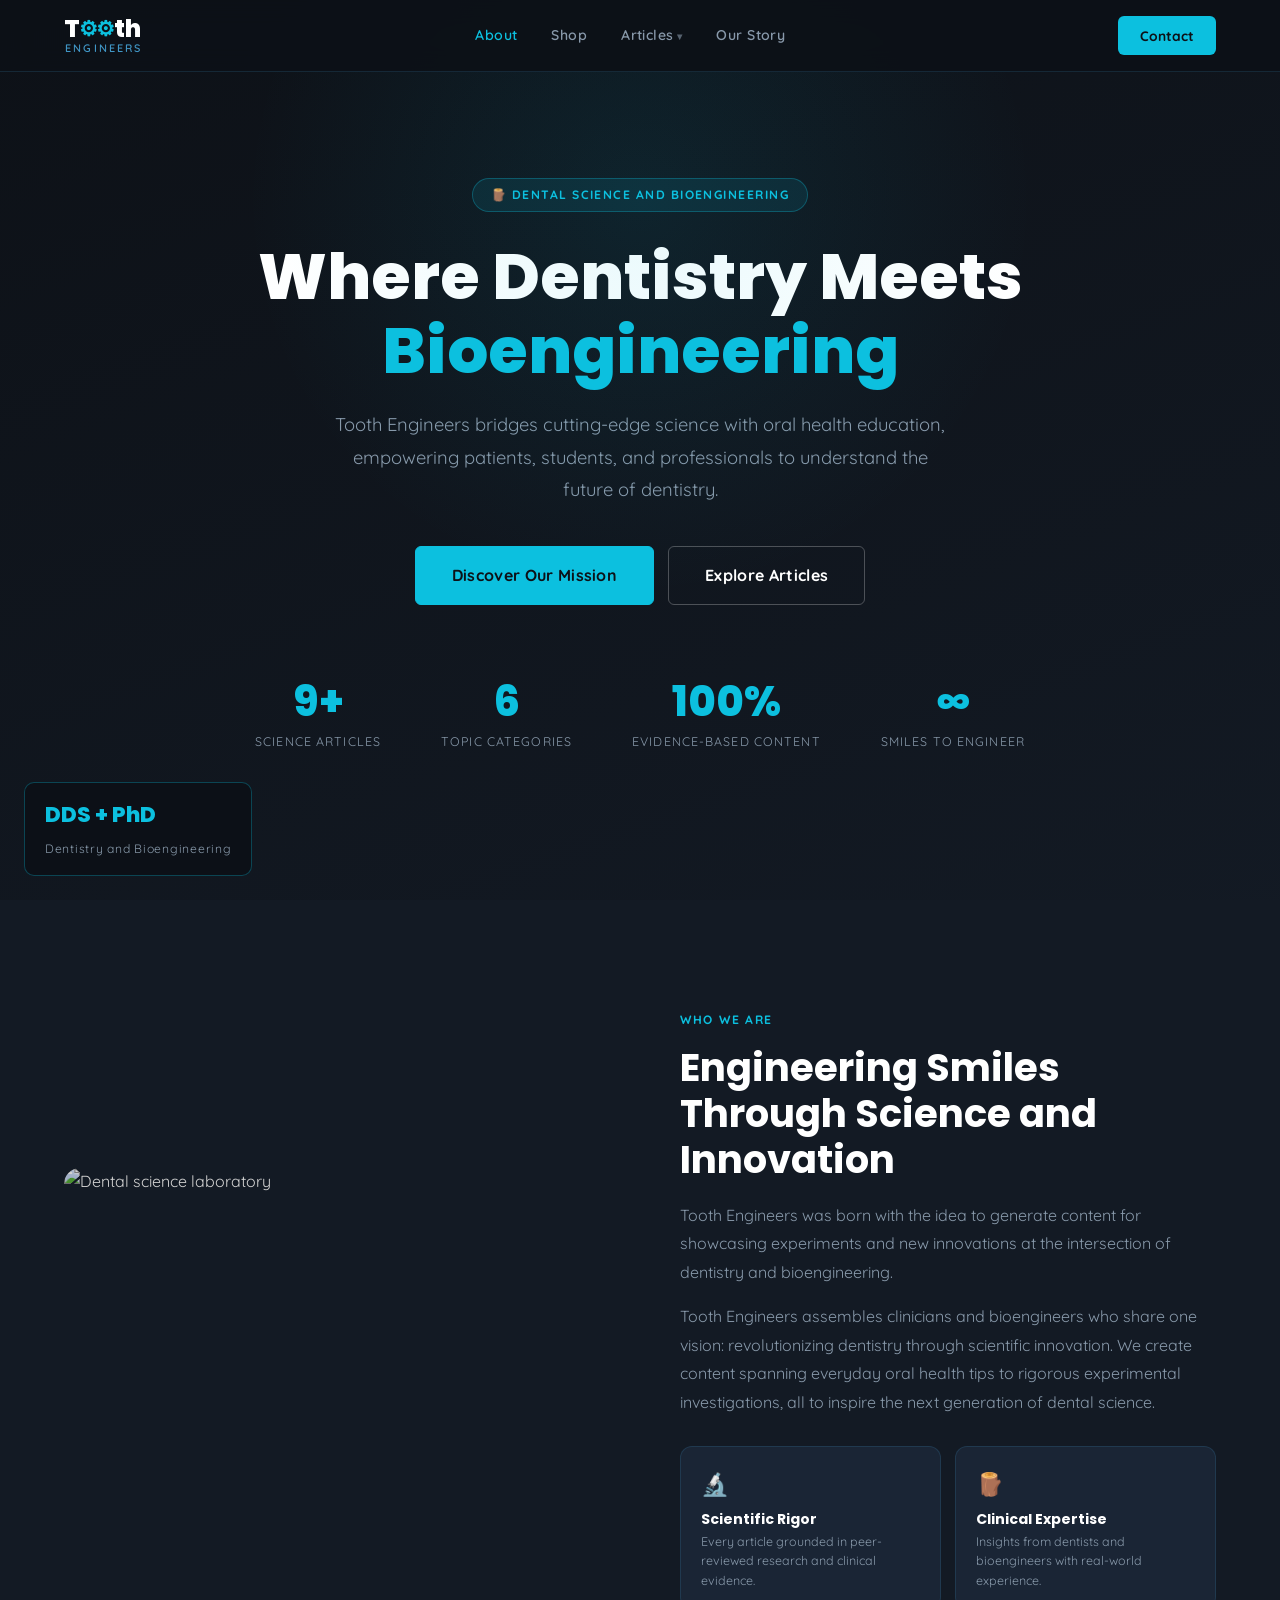
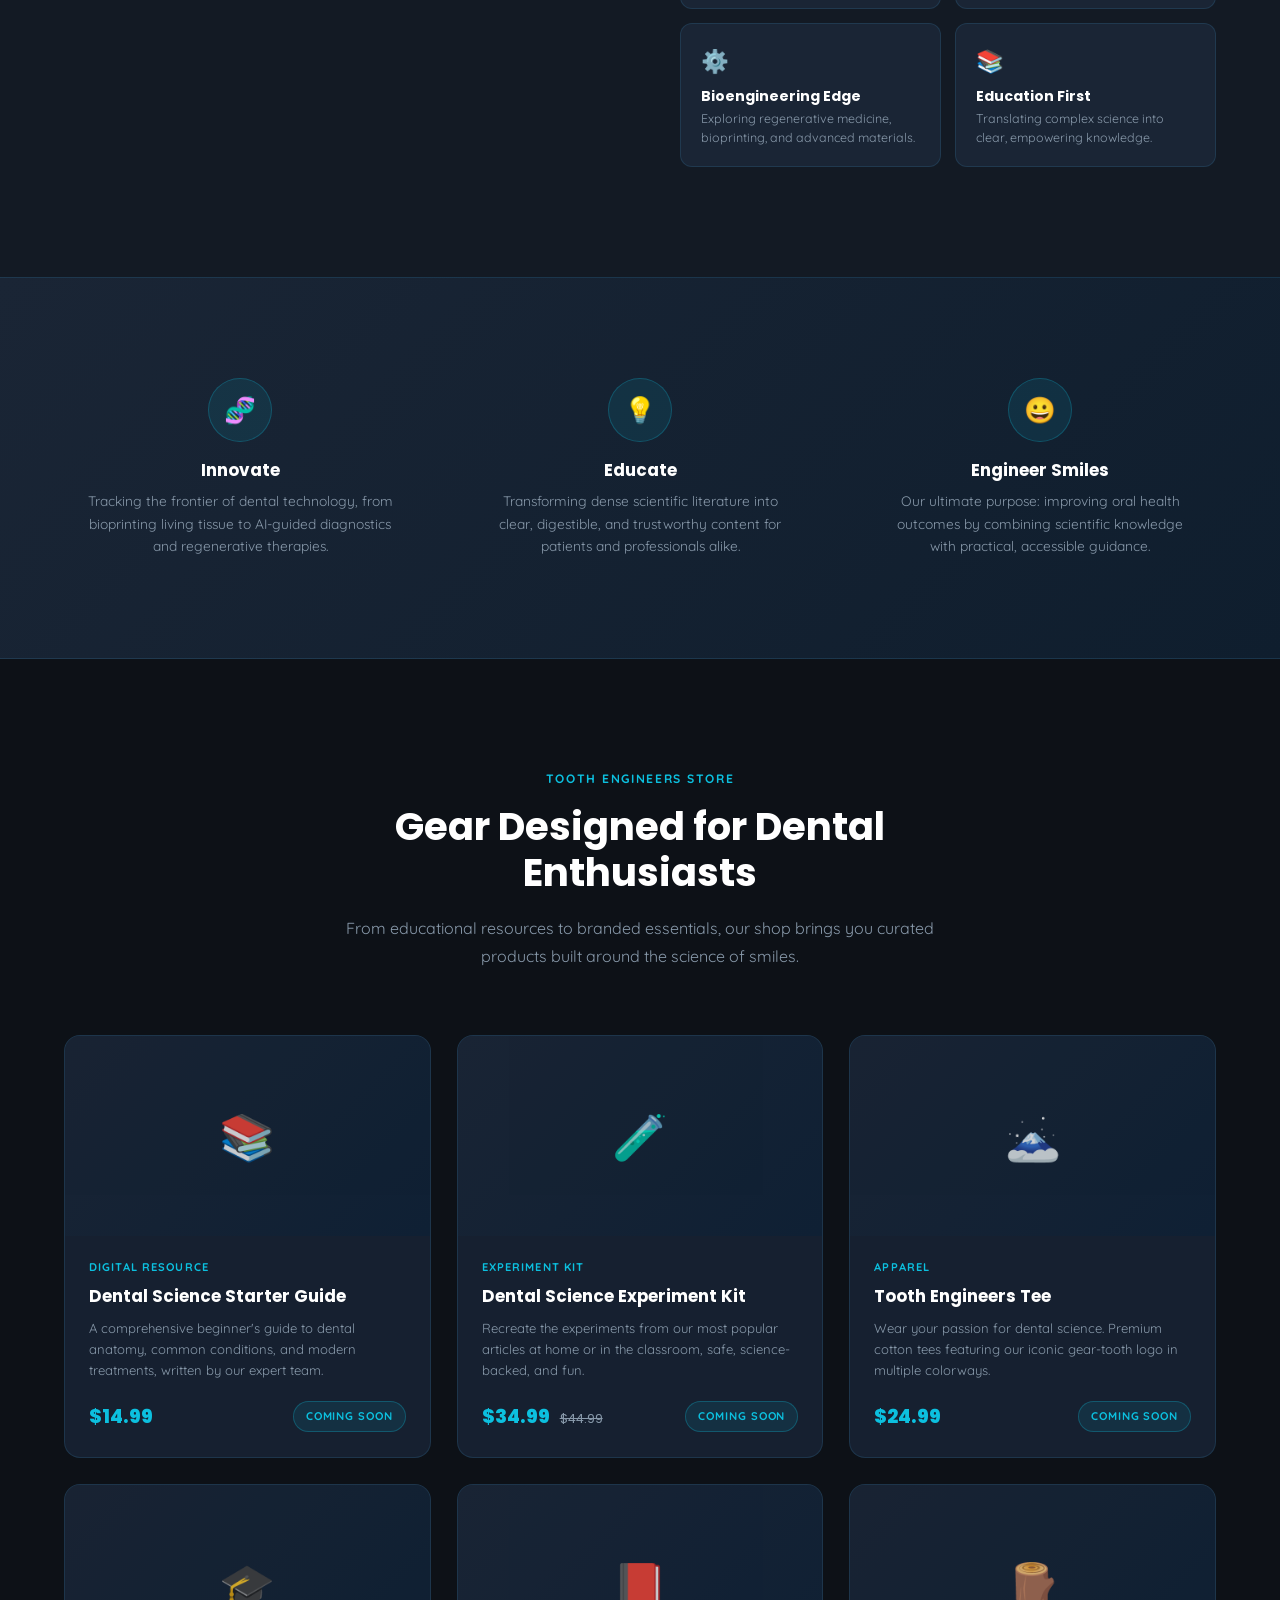
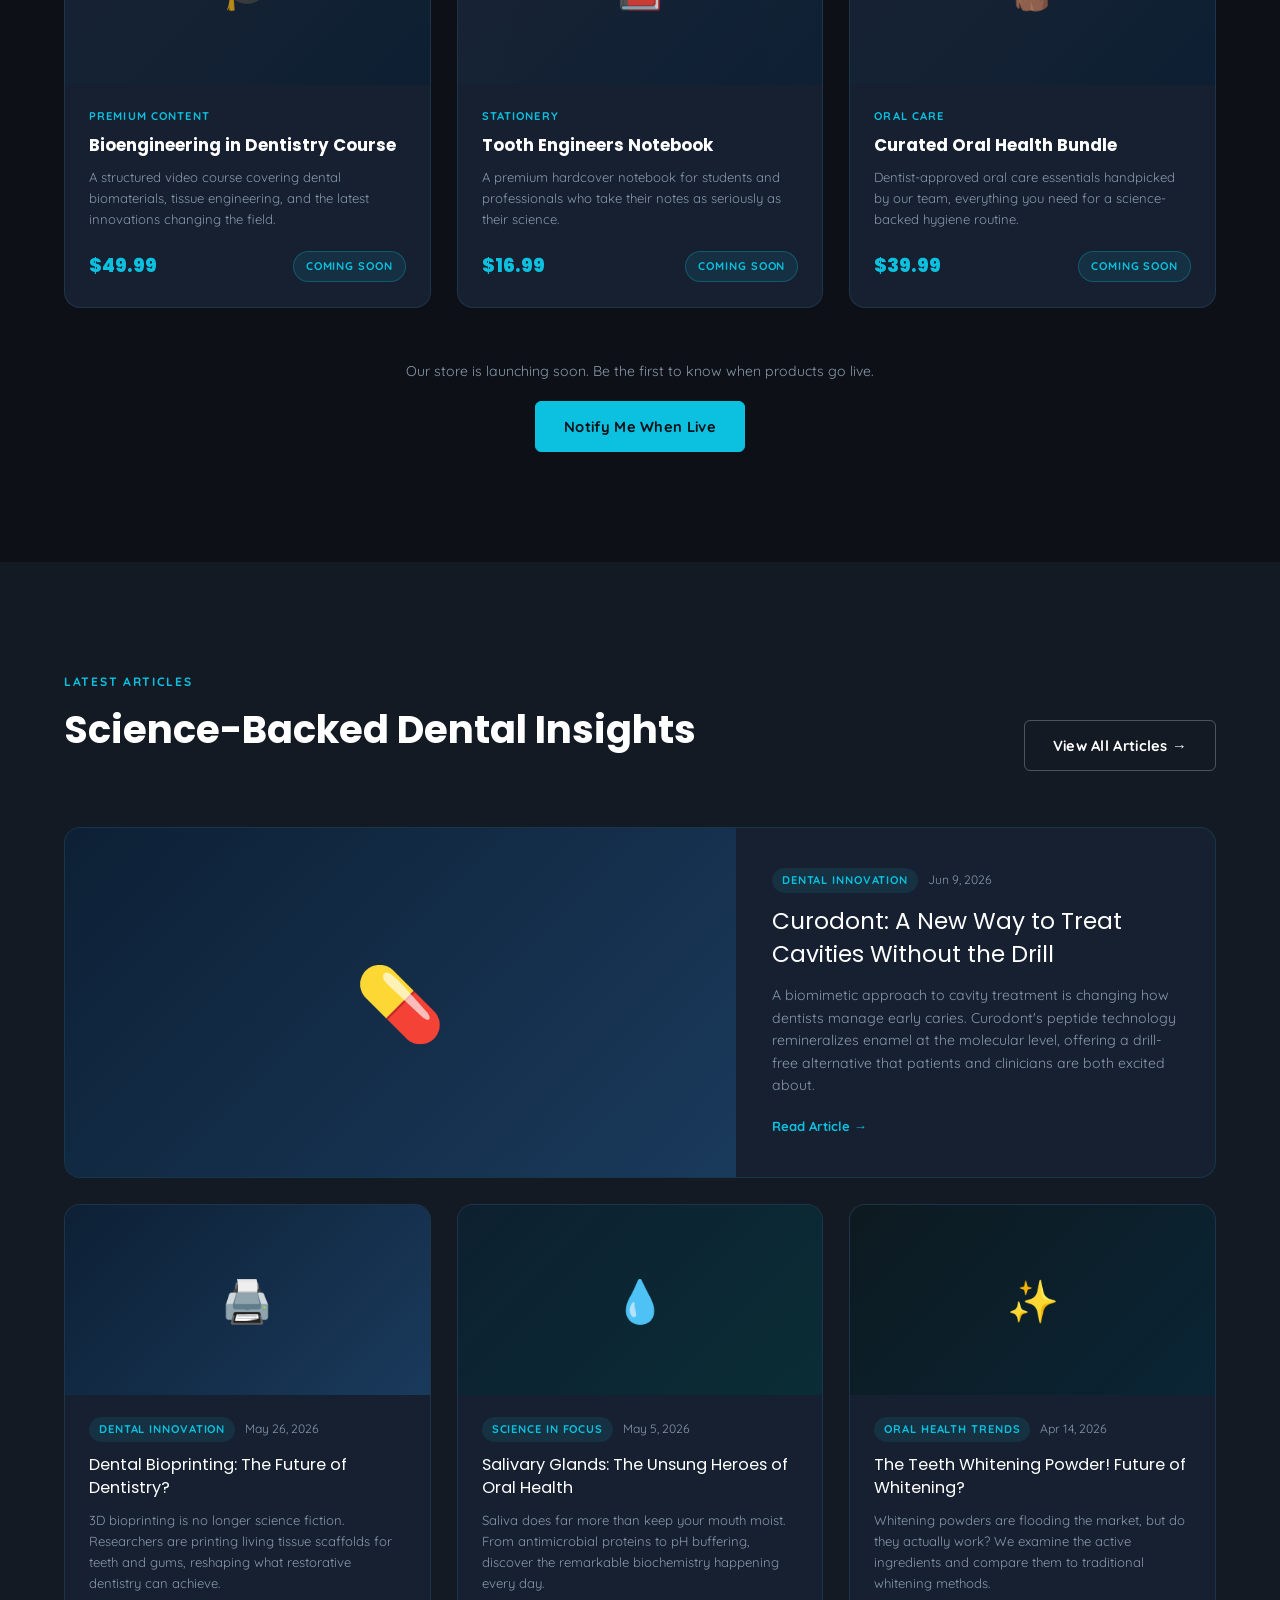
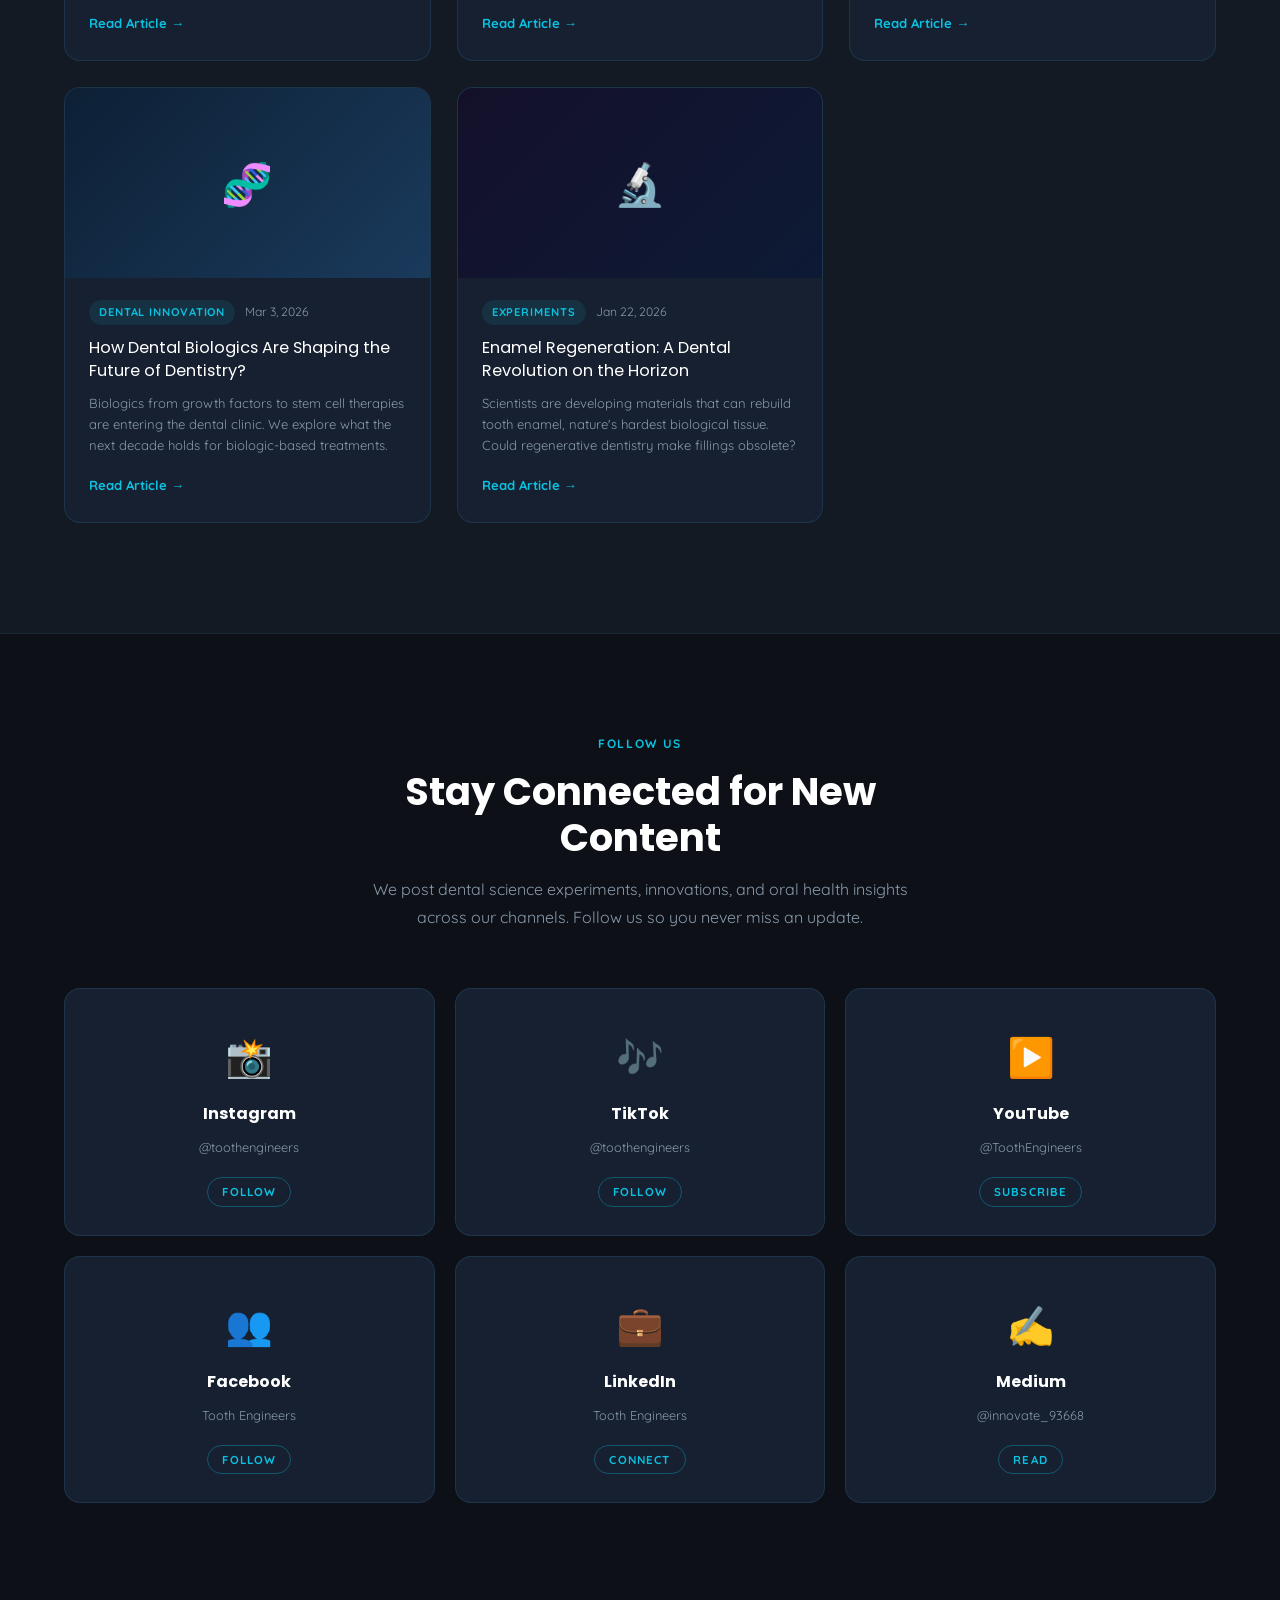
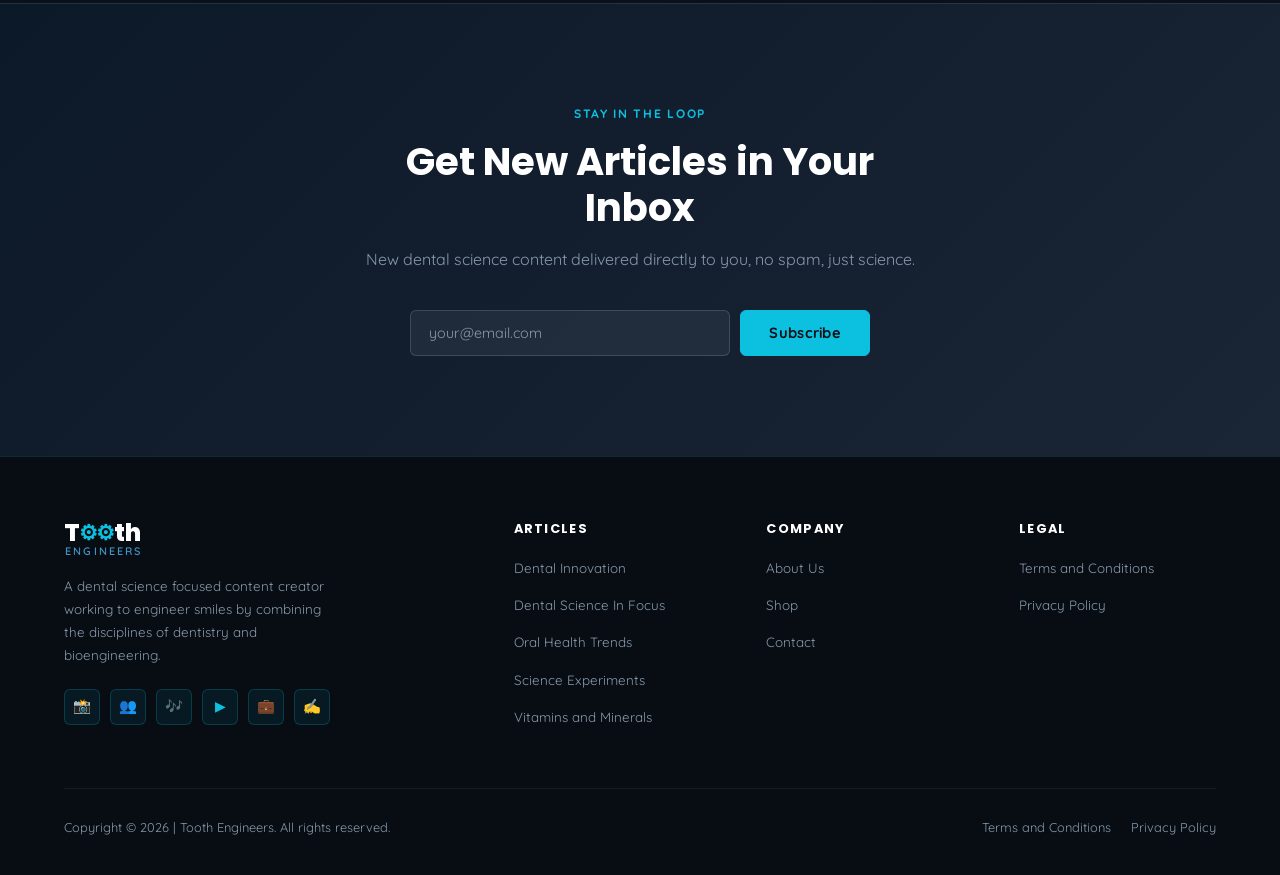
==== commit ab5477fb: "Redesign: apply brand guidelines, fix logo, update copy and structure Full dark-theme redesign match" ====
--- a/index.html
+++ b/index.html
@@ -1,27 +1,28 @@
 <!DOCTYPE html>
 <html lang="en">
 <head>
-  <meta charset="UTF-8" />
-  <meta name="viewport" content="width=device-width, initial-scale=1.0" />
-  <meta name="description" content="Tooth Engineers: engineering smiles by combining dentistry and bioengineering. Dental science content, innovation, and research." />
+  <meta charset="UTF-8"/>
+  <meta name="viewport" content="width=device-width, initial-scale=1.0"/>
+  <meta name="description" content="Tooth Engineers: engineering smiles by combining dentistry and bioengineering."/>
   <title>Tooth Engineers | Engineering Smiles Through Science</title>
-  <link rel="preconnect" href="https://fonts.googleapis.com" />
-  <link rel="preconnect" href="https://fonts.gstatic.com" crossorigin />
-  <link href="https://fonts.googleapis.com/css2?family=Poppins:wght@400;500;600;700;800&family=Quicksand:wght@400;500;600;700&display=swap" rel="stylesheet" />
-  <link rel="stylesheet" href="css/style.css" />
+  <link rel="preconnect" href="https://fonts.googleapis.com"/>
+  <link rel="preconnect" href="https://fonts.gstatic.com" crossorigin/>
+  <link href="https://fonts.googleapis.com/css2?family=Poppins:wght@400;500;600;700;800&family=Quicksand:wght@400;500;600;700&display=swap" rel="stylesheet"/>
+  <link rel="stylesheet" href="css/style.css"/>
 </head>
 <body>
 
-<!-- ══ NAVBAR ══════════════════════════════ -->
+<!-- ══ NAVBAR ══════════════════════════════════════════ -->
 <header class="navbar">
-  <div class="container nav-inner">
+  <div class="nav-inner">
     <a href="index.html" class="logo">
       <span class="logo-wordmark">T<span class="logo-gear">&#9881;</span><span class="logo-gear">&#9881;</span>th</span>
       <span class="logo-engineers">Engineers</span>
     </a>
     <nav>
       <ul class="nav-links">
-        <li><a href="index.html" class="active">Home</a></li>
+        <li><a href="#about" class="active">About</a></li>
+        <li><a href="#shop">Shop</a></li>
         <li>
           <a href="articles.html" class="has-dropdown">Articles</a>
           <div class="dropdown">
@@ -33,14 +34,11 @@
             <a href="articles.html?cat=vitamins">Vitamins and Minerals</a>
           </div>
         </li>
-        <li><a href="about.html">About</a></li>
-        <li><a href="shop.html">Shop</a></li>
-        <li><a href="contact.html">Contact</a></li>
+        <li><a href="about.html">Our Story</a></li>
       </ul>
     </nav>
     <div class="nav-cta">
-      <a href="articles.html" class="btn btn-outline btn-sm">Read Articles</a>
-      <a href="contact.html" class="btn btn-primary btn-sm">Get In Touch</a>
+      <a href="contact.html" class="nav-cta-link">Contact</a>
     </div>
     <button class="hamburger" id="hamburger" aria-label="Toggle menu" aria-expanded="false">
       <span></span><span></span><span></span>
@@ -48,7 +46,8 @@
   </div>
   <nav class="mobile-menu" id="mobileMenu">
     <ul>
-      <li><a href="index.html">Home</a></li>
+      <li><a href="#about">About</a></li>
+      <li><a href="#shop">Shop</a></li>
       <li><a href="articles.html">Articles</a></li>
       <li class="mobile-sub">
         <a href="articles.html?cat=innovation">Dental Innovation</a>
@@ -57,295 +56,431 @@
         <a href="articles.html?cat=experiments">Dental Science Experiments</a>
         <a href="articles.html?cat=vitamins">Vitamins and Minerals</a>
       </li>
-      <li><a href="about.html">About</a></li>
-      <li><a href="shop.html">Shop</a></li>
-      <li><a href="contact.html">Contact</a></li>
+      <li><a href="about.html">Our Story</a></li>
     </ul>
     <div class="mobile-cta">
-      <a href="contact.html" class="btn btn-primary">Get In Touch</a>
+      <a href="contact.html" class="btn btn-primary">Contact Us</a>
     </div>
   </nav>
 </header>
 
-<!-- ══ HERO ════════════════════════════════ -->
-<section class="hero">
-  <div class="container hero-inner">
-    <div class="hero-text">
-      <div class="hero-tag">&#128300; Dental Science and Bioengineering</div>
-      <h1>Engineering <span>Smiles</span> Through Science</h1>
-      <p class="hero-desc">
-        Tooth Engineers is a dental science focused content creator working to bridge the disciplines of dentistry and bioengineering, delivering research-backed insights for clinicians, students, and curious minds.
+<!-- ══ HERO ════════════════════════════════════════════ -->
+<section id="hero">
+  <div>
+    <div class="hero-badge">&#129717; Dental Science and Bioengineering</div>
+    <h1 class="hero-title">
+      Where Dentistry Meets<br/>
+      <span>Bioengineering</span>
+    </h1>
+    <p class="hero-subtitle">
+      Tooth Engineers bridges cutting-edge science with oral health education,
+      empowering patients, students, and professionals to understand the future of dentistry.
+    </p>
+    <div class="hero-btns">
+      <a href="#about" class="btn btn-primary btn-lg">Discover Our Mission</a>
+      <a href="#blog" class="btn btn-outline btn-lg">Explore Articles</a>
+    </div>
+    <div class="hero-stats">
+      <div class="hero-stat">
+        <h3>9+</h3>
+        <p>Science Articles</p>
+      </div>
+      <div class="hero-stat">
+        <h3>6</h3>
+        <p>Topic Categories</p>
+      </div>
+      <div class="hero-stat">
+        <h3>100%</h3>
+        <p>Evidence-Based Content</p>
+      </div>
+      <div class="hero-stat">
+        <h3>&#8734;</h3>
+        <p>Smiles to Engineer</p>
+      </div>
+    </div>
+  </div>
+</section>
+
+<!-- ══ ABOUT ════════════════════════════════════════════ -->
+<section id="about">
+  <div class="about-grid">
+
+    <div class="about-visual">
+      <div class="about-img-wrap">
+        <img
+          src="https://images.unsplash.com/photo-1588776814546-1ffcf47267a5?w=900&q=80"
+          alt="Dental science laboratory"
+        />
+      </div>
+      <div class="about-img-badge">
+        <strong>DDS + PhD</strong>
+        <span>Dentistry and Bioengineering</span>
+      </div>
+    </div>
+
+    <div class="about-content">
+      <p class="label">Who We Are</p>
+      <h2 class="section-title">Engineering Smiles Through Science and Innovation</h2>
+      <p class="section-desc">
+        Tooth Engineers was born with the idea to generate content for showcasing experiments and new innovations at the intersection of dentistry and bioengineering.
       </p>
-      <div class="hero-actions">
-        <a href="articles.html" class="btn btn-accent btn-lg">Explore Articles</a>
-        <a href="about.html" class="btn btn-outline-white btn-lg">Our Mission</a>
-      </div>
-      <div class="hero-stats">
-        <div class="hero-stat">
-          <strong><span class="stat-number" data-target="9">0</span>+</strong>
-          <span>Articles published</span>
-        </div>
-        <div class="hero-stat">
-          <strong><span class="stat-number" data-target="6">0</span></strong>
-          <span>Topic categories</span>
-        </div>
-      </div>
-    </div>
-    <div class="hero-visual">
-      <div class="hero-card-group">
-        <div class="hero-main-card">
-          <h3>Latest Research</h3>
-          <p>Cutting-edge dental science, made accessible.</p>
-          <div class="article-preview">
-            <div class="article-dot"></div>
-            <span>Curodont: A New Way to Treat Cavities Without the Drill</span>
-          </div>
-          <div class="article-preview">
-            <div class="article-dot"></div>
-            <span>Dental Bioprinting: The Future of Dentistry?</span>
-          </div>
-          <div class="article-preview">
-            <div class="article-dot"></div>
-            <span>Enamel Regeneration: A Dental Revolution on the Horizon</span>
-          </div>
-        </div>
-        <div class="hero-badge">
-          <div class="hero-badge-icon">&#127891;</div>
-          <div>
-            <strong>Science-backed content</strong>
-            <span>Dentistry x Bioengineering</span>
-          </div>
-        </div>
-      </div>
-    </div>
-  </div>
-</section>
-
-<!-- ══ MISSION STRIP ════════════════════════ -->
-<section class="mission">
-  <div class="container mission-inner">
-    <div>
-      <div class="mission-label">Our Mission</div>
-      <h2>Brighter Smiles for a Better Tomorrow</h2>
-    </div>
-    <div>
-      <p class="mission-text">
+      <p class="section-desc" style="margin-top:14px;">
         Tooth Engineers assembles clinicians and bioengineers who share one vision: revolutionizing dentistry through scientific innovation. We create content spanning everyday oral health tips to rigorous experimental investigations, all to inspire the next generation of dental science.
       </p>
-      <div class="mission-pillars">
+      <div class="pillars">
         <div class="pillar">
-          <div class="pillar-icon">&#129516;</div>
-          <h4>Innovation</h4>
-          <p>Exploring the intersection of biology and engineering in oral health.</p>
+          <div class="pillar-icon">&#128300;</div>
+          <h4>Scientific Rigor</h4>
+          <p>Every article grounded in peer-reviewed research and clinical evidence.</p>
+        </div>
+        <div class="pillar">
+          <div class="pillar-icon">&#129717;</div>
+          <h4>Clinical Expertise</h4>
+          <p>Insights from dentists and bioengineers with real-world experience.</p>
+        </div>
+        <div class="pillar">
+          <div class="pillar-icon">&#9881;&#65039;</div>
+          <h4>Bioengineering Edge</h4>
+          <p>Exploring regenerative medicine, bioprinting, and advanced materials.</p>
         </div>
         <div class="pillar">
           <div class="pillar-icon">&#128218;</div>
-          <h4>Education</h4>
-          <p>Making complex dental science accessible to all audiences.</p>
-        </div>
-        <div class="pillar">
-          <div class="pillar-icon">&#127775;</div>
-          <h4>Impact</h4>
-          <p>Creating meaningful change in how people understand and care for their teeth.</p>
-        </div>
-      </div>
-    </div>
-  </div>
-</section>
-
-<!-- ══ EXPLORE TOPICS ═══════════════════════ -->
-<section class="section section--gray">
-  <div class="container">
-    <div class="section-header section-header--center">
-      <div class="section-label">Browse Content</div>
-      <h2 class="section-title">Explore Our Topics</h2>
-      <p class="section-subtitle">Dive into the areas of dental science that matter most to you.</p>
-    </div>
-    <div class="topics-grid">
-      <a href="articles.html?cat=innovation" class="topic-card topic-innovation">
-        <div class="topic-card-icon">&#128161;</div>
-        <h3>Dental Innovation</h3>
-        <p>New technologies, materials, and procedures transforming how dentistry is practiced.</p>
-      </a>
-      <a href="articles.html?cat=science" class="topic-card topic-science">
-        <div class="topic-card-icon">&#128300;</div>
-        <h3>Dental Science In Focus</h3>
-        <p>Deep dives into the biology, chemistry, and physiology behind oral health.</p>
-      </a>
-      <a href="articles.html?cat=health" class="topic-card topic-health">
-        <div class="topic-card-icon">&#129717;</div>
-        <h3>Oral Health Trends</h3>
-        <p>What is trending in oral care, from whitening to implants to GLP-1 effects.</p>
-      </a>
-      <a href="articles.html?cat=experiments" class="topic-card topic-experiments">
-        <div class="topic-card-icon">&#129514;</div>
-        <h3>Dental Science Experiments</h3>
-        <p>Original experiments and hands-on investigations conducted by our team.</p>
-      </a>
-      <a href="articles.html?cat=vitamins" class="topic-card topic-vitamins">
-        <div class="topic-card-icon">&#128138;</div>
-        <h3>Vitamins and Minerals</h3>
-        <p>The science behind nutrients and their role in teeth, gums, and bone health.</p>
-      </a>
-      <a href="articles.html?cat=announcements" class="topic-card topic-announcements">
-        <div class="topic-card-icon">&#128226;</div>
-        <h3>Announcements</h3>
-        <p>Updates from the Tooth Engineers team on new content, events, and launches.</p>
-      </a>
-    </div>
-  </div>
-</section>
-
-<!-- ══ SOCIAL MEDIA PRESENCE ════════════════ -->
-<section class="social-presence">
-  <div class="container">
-    <div class="social-presence-inner">
-      <div class="section-label" style="color:var(--accent);margin-bottom:.6rem;">Follow Us</div>
-      <h2>Stay Connected for New Content</h2>
-      <p>We post dental science experiments, innovations, and oral health insights across our social channels. Follow us so you never miss an update.</p>
-    </div>
-    <div class="social-platforms">
-      <a href="https://www.instagram.com/toothengineers/" target="_blank" rel="noopener" class="platform-card">
-        <span class="platform-icon">&#128248;</span>
-        <span class="platform-name">Instagram</span>
-        <span class="platform-handle">@toothengineers</span>
-        <span class="platform-cta">Follow</span>
-      </a>
-      <a href="https://www.tiktok.com/@toothengineers" target="_blank" rel="noopener" class="platform-card">
-        <span class="platform-icon">&#127926;</span>
-        <span class="platform-name">TikTok</span>
-        <span class="platform-handle">@toothengineers</span>
-        <span class="platform-cta">Follow</span>
-      </a>
-      <a href="https://www.youtube.com/@ToothEngineers" target="_blank" rel="noopener" class="platform-card">
-        <span class="platform-icon">&#9654;&#65039;</span>
-        <span class="platform-name">YouTube</span>
-        <span class="platform-handle">@ToothEngineers</span>
-        <span class="platform-cta">Subscribe</span>
-      </a>
-      <a href="https://www.facebook.com/profile.php?id=61561686900478" target="_blank" rel="noopener" class="platform-card">
-        <span class="platform-icon">&#128101;</span>
-        <span class="platform-name">Facebook</span>
-        <span class="platform-handle">Tooth Engineers</span>
-        <span class="platform-cta">Follow</span>
-      </a>
-      <a href="https://www.linkedin.com/company/tooth-engineers/" target="_blank" rel="noopener" class="platform-card">
-        <span class="platform-icon">&#128188;</span>
-        <span class="platform-name">LinkedIn</span>
-        <span class="platform-handle">Tooth Engineers</span>
-        <span class="platform-cta">Connect</span>
-      </a>
-      <a href="https://medium.com/@innovate_93668" target="_blank" rel="noopener" class="platform-card">
-        <span class="platform-icon">&#9997;&#65039;</span>
-        <span class="platform-name">Medium</span>
-        <span class="platform-handle">@innovate_93668</span>
-        <span class="platform-cta">Read</span>
-      </a>
-    </div>
-  </div>
-</section>
-
-<!-- ══ SHOP TEASER ═══════════════════════════ -->
-<section class="shop-teaser">
-  <div class="container">
-    <div class="shop-teaser-inner">
-      <div class="shop-label">&#128717; Coming Soon</div>
-      <h2>Something Big Is Brewing</h2>
-      <p>Our store is in the works. Get early access to dental science education tools, guides, and curated oral health products. Be the first to know when we launch.</p>
-      <form class="shop-notify-form" novalidate>
-        <input type="email" placeholder="Enter your email address" required />
-        <button type="submit" class="btn btn-accent">Notify Me</button>
-      </form>
-    </div>
-    <div class="shop-items-preview">
-      <div class="shop-preview-card">
-        <div class="icon">&#128214;</div>
-        <h4>Science Guides</h4>
-        <p>In-depth educational materials</p>
-      </div>
-      <div class="shop-preview-card">
-        <div class="icon">&#129717;</div>
-        <h4>Oral Care Products</h4>
-        <p>Curated and science-backed</p>
-      </div>
-      <div class="shop-preview-card">
-        <div class="icon">&#127891;</div>
-        <h4>Courses and Workshops</h4>
-        <p>For clinicians and students</p>
-      </div>
-      <div class="shop-preview-card">
-        <div class="icon">&#128300;</div>
-        <h4>Research Toolkits</h4>
-        <p>For dental researchers</p>
-      </div>
-    </div>
-  </div>
-</section>
-
-<!-- ══ NEWSLETTER ════════════════════════════ -->
-<section class="newsletter">
-  <div class="container newsletter-inner">
-    <div class="newsletter-text">
-      <h2>Stay in the Loop</h2>
-      <p>New articles on dental innovation, oral health, and bioengineering delivered to your inbox.</p>
-    </div>
+          <h4>Education First</h4>
+          <p>Translating complex science into clear, empowering knowledge.</p>
+        </div>
+      </div>
+    </div>
+
+  </div>
+</section>
+
+<!-- ══ MISSION STRIP ══════════════════════════════════ -->
+<section id="mission">
+  <div class="mission-inner">
+    <div class="mission-item">
+      <div class="mission-icon">&#129516;</div>
+      <h3>Innovate</h3>
+      <p>Tracking the frontier of dental technology, from bioprinting living tissue to AI-guided diagnostics and regenerative therapies.</p>
+    </div>
+    <div class="mission-item">
+      <div class="mission-icon">&#128161;</div>
+      <h3>Educate</h3>
+      <p>Transforming dense scientific literature into clear, digestible, and trustworthy content for patients and professionals alike.</p>
+    </div>
+    <div class="mission-item">
+      <div class="mission-icon">&#128512;</div>
+      <h3>Engineer Smiles</h3>
+      <p>Our ultimate purpose: improving oral health outcomes by combining scientific knowledge with practical, accessible guidance.</p>
+    </div>
+  </div>
+</section>
+
+<!-- ══ SHOP ═════════════════════════════════════════════ -->
+<section id="shop">
+  <div class="shop-header">
+    <p class="label">Tooth Engineers Store</p>
+    <h2 class="section-title">Gear Designed for Dental Enthusiasts</h2>
+    <p class="section-desc">
+      From educational resources to branded essentials, our shop brings you curated products built around the science of smiles.
+    </p>
+  </div>
+
+  <div class="shop-grid">
+
+    <div class="product-card">
+      <div class="product-img-placeholder">&#128218;</div>
+      <div class="product-body">
+        <p class="product-tag">Digital Resource</p>
+        <h3 class="product-name">Dental Science Starter Guide</h3>
+        <p class="product-desc">A comprehensive beginner's guide to dental anatomy, common conditions, and modern treatments, written by our expert team.</p>
+        <div class="product-footer">
+          <div class="product-price">$14.99</div>
+          <span class="coming-soon-badge">Coming Soon</span>
+        </div>
+      </div>
+    </div>
+
+    <div class="product-card">
+      <div class="product-img-placeholder">&#129514;</div>
+      <div class="product-body">
+        <p class="product-tag">Experiment Kit</p>
+        <h3 class="product-name">Dental Science Experiment Kit</h3>
+        <p class="product-desc">Recreate the experiments from our most popular articles at home or in the classroom, safe, science-backed, and fun.</p>
+        <div class="product-footer">
+          <div class="product-price">$34.99 <span class="old">$44.99</span></div>
+          <span class="coming-soon-badge">Coming Soon</span>
+        </div>
+      </div>
+    </div>
+
+    <div class="product-card">
+      <div class="product-img-placeholder">&#128507;</div>
+      <div class="product-body">
+        <p class="product-tag">Apparel</p>
+        <h3 class="product-name">Tooth Engineers Tee</h3>
+        <p class="product-desc">Wear your passion for dental science. Premium cotton tees featuring our iconic gear-tooth logo in multiple colorways.</p>
+        <div class="product-footer">
+          <div class="product-price">$24.99</div>
+          <span class="coming-soon-badge">Coming Soon</span>
+        </div>
+      </div>
+    </div>
+
+    <div class="product-card">
+      <div class="product-img-placeholder">&#127891;</div>
+      <div class="product-body">
+        <p class="product-tag">Premium Content</p>
+        <h3 class="product-name">Bioengineering in Dentistry Course</h3>
+        <p class="product-desc">A structured video course covering dental biomaterials, tissue engineering, and the latest innovations changing the field.</p>
+        <div class="product-footer">
+          <div class="product-price">$49.99</div>
+          <span class="coming-soon-badge">Coming Soon</span>
+        </div>
+      </div>
+    </div>
+
+    <div class="product-card">
+      <div class="product-img-placeholder">&#128213;</div>
+      <div class="product-body">
+        <p class="product-tag">Stationery</p>
+        <h3 class="product-name">Tooth Engineers Notebook</h3>
+        <p class="product-desc">A premium hardcover notebook for students and professionals who take their notes as seriously as their science.</p>
+        <div class="product-footer">
+          <div class="product-price">$16.99</div>
+          <span class="coming-soon-badge">Coming Soon</span>
+        </div>
+      </div>
+    </div>
+
+    <div class="product-card">
+      <div class="product-img-placeholder">&#129717;</div>
+      <div class="product-body">
+        <p class="product-tag">Oral Care</p>
+        <h3 class="product-name">Curated Oral Health Bundle</h3>
+        <p class="product-desc">Dentist-approved oral care essentials handpicked by our team, everything you need for a science-backed hygiene routine.</p>
+        <div class="product-footer">
+          <div class="product-price">$39.99</div>
+          <span class="coming-soon-badge">Coming Soon</span>
+        </div>
+      </div>
+    </div>
+
+  </div>
+
+  <div class="shop-cta">
+    <p>Our store is launching soon. Be the first to know when products go live.</p>
+    <a href="#newsletter" class="btn btn-primary">Notify Me When Live</a>
+  </div>
+</section>
+
+<!-- ══ BLOG ═════════════════════════════════════════════ -->
+<section id="blog">
+  <div class="blog-header">
+    <div>
+      <p class="label">Latest Articles</p>
+      <h2 class="section-title">Science-Backed Dental Insights</h2>
+    </div>
+    <a href="articles.html" class="btn btn-outline" style="white-space:nowrap;">View All Articles &#8594;</a>
+  </div>
+
+  <div class="blog-grid">
+
+    <!-- Featured -->
+    <div class="blog-featured blog-card">
+      <div class="blog-thumb-placeholder blog-thumb-innovation" style="font-size:4.5rem;">&#128138;</div>
+      <div class="blog-body">
+        <div class="blog-meta">
+          <span class="blog-cat">Dental Innovation</span>
+          <span class="blog-date">Jun 9, 2026</span>
+        </div>
+        <a href="articles.html" class="blog-title">Curodont: A New Way to Treat Cavities Without the Drill</a>
+        <p class="blog-excerpt">A biomimetic approach to cavity treatment is changing how dentists manage early caries. Curodont's peptide technology remineralizes enamel at the molecular level, offering a drill-free alternative that patients and clinicians are both excited about.</p>
+        <a href="articles.html" class="blog-read-more">Read Article &#8594;</a>
+      </div>
+    </div>
+
+    <!-- Card 1 -->
+    <div class="blog-card">
+      <div class="blog-thumb-placeholder blog-thumb-innovation">&#128424;&#65039;</div>
+      <div class="blog-body">
+        <div class="blog-meta">
+          <span class="blog-cat">Dental Innovation</span>
+          <span class="blog-date">May 26, 2026</span>
+        </div>
+        <a href="articles.html" class="blog-title">Dental Bioprinting: The Future of Dentistry?</a>
+        <p class="blog-excerpt">3D bioprinting is no longer science fiction. Researchers are printing living tissue scaffolds for teeth and gums, reshaping what restorative dentistry can achieve.</p>
+        <a href="articles.html" class="blog-read-more">Read Article &#8594;</a>
+      </div>
+    </div>
+
+    <!-- Card 2 -->
+    <div class="blog-card">
+      <div class="blog-thumb-placeholder blog-thumb-science">&#128167;</div>
+      <div class="blog-body">
+        <div class="blog-meta">
+          <span class="blog-cat">Science In Focus</span>
+          <span class="blog-date">May 5, 2026</span>
+        </div>
+        <a href="articles.html" class="blog-title">Salivary Glands: The Unsung Heroes of Oral Health</a>
+        <p class="blog-excerpt">Saliva does far more than keep your mouth moist. From antimicrobial proteins to pH buffering, discover the remarkable biochemistry happening every day.</p>
+        <a href="articles.html" class="blog-read-more">Read Article &#8594;</a>
+      </div>
+    </div>
+
+    <!-- Card 3 -->
+    <div class="blog-card">
+      <div class="blog-thumb-placeholder blog-thumb-health">&#10024;</div>
+      <div class="blog-body">
+        <div class="blog-meta">
+          <span class="blog-cat">Oral Health Trends</span>
+          <span class="blog-date">Apr 14, 2026</span>
+        </div>
+        <a href="articles.html" class="blog-title">The Teeth Whitening Powder! Future of Whitening?</a>
+        <p class="blog-excerpt">Whitening powders are flooding the market, but do they actually work? We examine the active ingredients and compare them to traditional whitening methods.</p>
+        <a href="articles.html" class="blog-read-more">Read Article &#8594;</a>
+      </div>
+    </div>
+
+    <!-- Card 4 -->
+    <div class="blog-card">
+      <div class="blog-thumb-placeholder blog-thumb-innovation">&#129516;</div>
+      <div class="blog-body">
+        <div class="blog-meta">
+          <span class="blog-cat">Dental Innovation</span>
+          <span class="blog-date">Mar 3, 2026</span>
+        </div>
+        <a href="articles.html" class="blog-title">How Dental Biologics Are Shaping the Future of Dentistry?</a>
+        <p class="blog-excerpt">Biologics from growth factors to stem cell therapies are entering the dental clinic. We explore what the next decade holds for biologic-based treatments.</p>
+        <a href="articles.html" class="blog-read-more">Read Article &#8594;</a>
+      </div>
+    </div>
+
+    <!-- Card 5 -->
+    <div class="blog-card">
+      <div class="blog-thumb-placeholder blog-thumb-experiments">&#128300;</div>
+      <div class="blog-body">
+        <div class="blog-meta">
+          <span class="blog-cat">Experiments</span>
+          <span class="blog-date">Jan 22, 2026</span>
+        </div>
+        <a href="articles.html" class="blog-title">Enamel Regeneration: A Dental Revolution on the Horizon</a>
+        <p class="blog-excerpt">Scientists are developing materials that can rebuild tooth enamel, nature's hardest biological tissue. Could regenerative dentistry make fillings obsolete?</p>
+        <a href="articles.html" class="blog-read-more">Read Article &#8594;</a>
+      </div>
+    </div>
+
+  </div>
+</section>
+
+<!-- ══ SOCIAL PRESENCE ═══════════════════════════════════ -->
+<section id="social">
+  <div class="social-header">
+    <p class="label">Follow Us</p>
+    <h2 class="section-title">Stay Connected for New Content</h2>
+    <p class="section-desc">We post dental science experiments, innovations, and oral health insights across our channels. Follow us so you never miss an update.</p>
+  </div>
+  <div class="social-platforms">
+    <a href="https://www.instagram.com/toothengineers/" target="_blank" rel="noopener" class="platform-card">
+      <span class="platform-icon">&#128248;</span>
+      <span class="platform-name">Instagram</span>
+      <span class="platform-handle">@toothengineers</span>
+      <span class="platform-cta">Follow</span>
+    </a>
+    <a href="https://www.tiktok.com/@toothengineers" target="_blank" rel="noopener" class="platform-card">
+      <span class="platform-icon">&#127926;</span>
+      <span class="platform-name">TikTok</span>
+      <span class="platform-handle">@toothengineers</span>
+      <span class="platform-cta">Follow</span>
+    </a>
+    <a href="https://www.youtube.com/@ToothEngineers" target="_blank" rel="noopener" class="platform-card">
+      <span class="platform-icon">&#9654;&#65039;</span>
+      <span class="platform-name">YouTube</span>
+      <span class="platform-handle">@ToothEngineers</span>
+      <span class="platform-cta">Subscribe</span>
+    </a>
+    <a href="https://www.facebook.com/profile.php?id=61561686900478" target="_blank" rel="noopener" class="platform-card">
+      <span class="platform-icon">&#128101;</span>
+      <span class="platform-name">Facebook</span>
+      <span class="platform-handle">Tooth Engineers</span>
+      <span class="platform-cta">Follow</span>
+    </a>
+    <a href="https://www.linkedin.com/company/tooth-engineers/" target="_blank" rel="noopener" class="platform-card">
+      <span class="platform-icon">&#128188;</span>
+      <span class="platform-name">LinkedIn</span>
+      <span class="platform-handle">Tooth Engineers</span>
+      <span class="platform-cta">Connect</span>
+    </a>
+    <a href="https://medium.com/@innovate_93668" target="_blank" rel="noopener" class="platform-card">
+      <span class="platform-icon">&#9997;&#65039;</span>
+      <span class="platform-name">Medium</span>
+      <span class="platform-handle">@innovate_93668</span>
+      <span class="platform-cta">Read</span>
+    </a>
+  </div>
+</section>
+
+<!-- ══ NEWSLETTER ═════════════════════════════════════════ -->
+<section id="newsletter">
+  <div class="newsletter-inner">
+    <p class="label">Stay in the Loop</p>
+    <h2 class="section-title">Get New Articles in Your Inbox</h2>
+    <p class="section-desc">New dental science content delivered directly to you, no spam, just science.</p>
     <form class="newsletter-form" novalidate>
-      <input type="email" placeholder="your@email.com" required />
+      <input type="email" placeholder="your@email.com" required/>
       <button type="submit" class="btn btn-primary">Subscribe</button>
     </form>
   </div>
 </section>
 
-<!-- ══ FOOTER ════════════════════════════════ -->
-<footer class="footer">
-  <div class="container">
-    <div class="footer-grid">
-      <div class="footer-brand">
-        <a href="index.html" class="logo">
-          <span class="logo-wordmark">T<span class="logo-gear">&#9881;</span><span class="logo-gear">&#9881;</span>th</span>
-          <span class="logo-engineers">Engineers</span>
-        </a>
-        <p>A dental science focused content creator working to engineer smiles by combining the disciplines of dentistry and bioengineering.</p>
-        <div class="footer-social">
-          <a href="https://www.instagram.com/toothengineers/" target="_blank" rel="noopener" title="Instagram">&#128248;</a>
-          <a href="https://www.facebook.com/profile.php?id=61561686900478" target="_blank" rel="noopener" title="Facebook">&#128101;</a>
-          <a href="https://www.tiktok.com/@toothengineers" target="_blank" rel="noopener" title="TikTok">&#127926;</a>
-          <a href="https://www.youtube.com/@ToothEngineers" target="_blank" rel="noopener" title="YouTube">&#9654;&#65039;</a>
-          <a href="https://www.linkedin.com/company/tooth-engineers/" target="_blank" rel="noopener" title="LinkedIn">&#128188;</a>
-        </div>
-      </div>
-      <div class="footer-col">
-        <h4>Articles</h4>
-        <ul>
-          <li><a href="articles.html?cat=innovation">Dental Innovation</a></li>
-          <li><a href="articles.html?cat=science">Dental Science In Focus</a></li>
-          <li><a href="articles.html?cat=health">Oral Health Trends</a></li>
-          <li><a href="articles.html?cat=experiments">Science Experiments</a></li>
-          <li><a href="articles.html?cat=vitamins">Vitamins and Minerals</a></li>
-        </ul>
-      </div>
-      <div class="footer-col">
-        <h4>Company</h4>
-        <ul>
-          <li><a href="about.html">About Us</a></li>
-          <li><a href="shop.html">Shop</a></li>
-          <li><a href="contact.html">Contact</a></li>
-        </ul>
-      </div>
-      <div class="footer-col">
-        <h4>Legal</h4>
-        <ul>
-          <li><a href="#">Terms and Conditions</a></li>
-          <li><a href="#">Privacy Policy</a></li>
-        </ul>
-      </div>
-    </div>
-    <div class="footer-bottom">
-      <p>Copyright &copy; <span id="year"></span> | Tooth Engineers. All rights reserved.</p>
-      <div class="footer-legal">
-        <a href="#">Terms and Conditions</a>
-        <a href="#">Privacy Policy</a>
-      </div>
+<!-- ══ FOOTER ═════════════════════════════════════════════ -->
+<footer>
+  <div class="footer-grid">
+    <div class="footer-brand">
+      <a href="index.html" class="logo">
+        <span class="logo-wordmark">T<span class="logo-gear">&#9881;</span><span class="logo-gear">&#9881;</span>th</span>
+        <span class="logo-engineers">Engineers</span>
+      </a>
+      <p>A dental science focused content creator working to engineer smiles by combining the disciplines of dentistry and bioengineering.</p>
+      <div class="footer-socials">
+        <a href="https://www.instagram.com/toothengineers/" target="_blank" rel="noopener" title="Instagram">&#128248;</a>
+        <a href="https://www.facebook.com/profile.php?id=61561686900478" target="_blank" rel="noopener" title="Facebook">&#128101;</a>
+        <a href="https://www.tiktok.com/@toothengineers" target="_blank" rel="noopener" title="TikTok">&#127926;</a>
+        <a href="https://www.youtube.com/@ToothEngineers" target="_blank" rel="noopener" title="YouTube">&#9654;</a>
+        <a href="https://www.linkedin.com/company/tooth-engineers/" target="_blank" rel="noopener" title="LinkedIn">&#128188;</a>
+        <a href="https://medium.com/@innovate_93668" target="_blank" rel="noopener" title="Medium">&#9997;</a>
+      </div>
+    </div>
+    <div class="footer-col">
+      <h4>Articles</h4>
+      <ul>
+        <li><a href="articles.html?cat=innovation">Dental Innovation</a></li>
+        <li><a href="articles.html?cat=science">Dental Science In Focus</a></li>
+        <li><a href="articles.html?cat=health">Oral Health Trends</a></li>
+        <li><a href="articles.html?cat=experiments">Science Experiments</a></li>
+        <li><a href="articles.html?cat=vitamins">Vitamins and Minerals</a></li>
+      </ul>
+    </div>
+    <div class="footer-col">
+      <h4>Company</h4>
+      <ul>
+        <li><a href="about.html">About Us</a></li>
+        <li><a href="shop.html">Shop</a></li>
+        <li><a href="contact.html">Contact</a></li>
+      </ul>
+    </div>
+    <div class="footer-col">
+      <h4>Legal</h4>
+      <ul>
+        <li><a href="#">Terms and Conditions</a></li>
+        <li><a href="#">Privacy Policy</a></li>
+      </ul>
+    </div>
+  </div>
+  <div class="footer-bottom">
+    <p>Copyright &copy; <span id="year"></span> | Tooth Engineers. All rights reserved.</p>
+    <div class="footer-legal">
+      <a href="#">Terms and Conditions</a>
+      <a href="#">Privacy Policy</a>
     </div>
   </div>
 </footer>
--- a/css/style.css
+++ b/css/style.css
@@ -1,230 +1,199 @@
 /* ════════════════════════════════════════
    Tooth Engineers — Global Stylesheet
-   ════════════════════════════════════════ */
-
-/* ── Variables (Brand: #000 / #4096C6 / #0CC0DF / #FFF) ── */
+   Brand: #4096C6 / #0CC0DF / #000000 / #FFFFFF
+   Fonts: Poppins (headings) · Quicksand (body)
+   ════════════════════════════════════════ */
+
+*, *::before, *::after { box-sizing: border-box; margin: 0; padding: 0; }
+
+/* ── Variables ── */
 :root {
-  --primary:    #4096C6;
-  --primary-dk: #2E7BAF;
-  --accent:     #0CC0DF;
-  --accent-dk:  #0AAAC7;
-  --dark:       #000000;
-  --text:       #111111;
-  --muted:      #5A6472;
-  --light:      #EEF7FC;
-  --border:     #D9E8F0;
-  --white:      #FFFFFF;
-  --radius-sm:  6px;
-  --radius:     12px;
-  --radius-lg:  20px;
-  --shadow-sm:  0 1px 3px rgba(0,0,0,.08);
-  --shadow-md:  0 4px 16px rgba(0,0,0,.10);
-  --shadow-lg:  0 12px 40px rgba(0,0,0,.14);
-  --transition: .22s ease;
-}
-
-/* ── Reset ── */
-*, *::before, *::after { box-sizing: border-box; margin: 0; padding: 0; }
+  --navy:      #0d1117;
+  --navy2:     #131a24;
+  --navy3:     #1a2535;
+  --card:      #162030;
+  --primary:   #4096C6;
+  --primary-h: #5bb0d8;
+  --accent:    #0CC0DF;
+  --accent-h:  #3dd1ea;
+  --white:     #ffffff;
+  --gray:      #8899aa;
+  --border:    rgba(64,150,198,0.18);
+  --radius-sm: 6px;
+  --radius:    12px;
+  --radius-lg: 16px;
+  --shadow:    0 20px 50px rgba(0,0,0,0.4);
+  --trans:     0.22s ease;
+}
+
 html { scroll-behavior: smooth; font-size: 16px; }
+
 body {
-  font-family: 'Inter', sans-serif;
-  color: var(--text);
-  background: var(--white);
-  line-height: 1.65;
+  font-family: 'Quicksand', sans-serif;
+  background: var(--navy);
+  color: var(--white);
+  line-height: 1.7;
   -webkit-font-smoothing: antialiased;
 }
+
 img { max-width: 100%; display: block; }
 a { text-decoration: none; color: inherit; }
 ul { list-style: none; }
 
-/* ── Typography helpers ── */
 h1, h2, h3, h4 {
   font-family: 'Poppins', sans-serif;
+  font-weight: 700;
   line-height: 1.2;
-  color: var(--dark);
-  font-weight: 700;
-}
-
-/* ── Layout ── */
+  color: var(--white);
+}
+
 .container {
   width: 90%;
-  max-width: 1160px;
+  max-width: 1200px;
   margin: 0 auto;
 }
-.section { padding: 5rem 0; }
-.section--gray { background: var(--light); }
-
-/* ── Section headers ── */
-.section-label {
-  display: inline-block;
+
+/* ── Labels ── */
+.label {
+  font-size: 0.76rem;
+  font-weight: 700;
+  letter-spacing: 0.14em;
   text-transform: uppercase;
-  font-size: .75rem;
-  font-weight: 700;
-  letter-spacing: .12em;
-  color: var(--accent);
-  margin-bottom: .6rem;
-}
-.section-title {
-  font-size: clamp(1.6rem, 3vw, 2.2rem);
-  margin-bottom: .6rem;
-}
-.section-subtitle {
-  color: var(--muted);
-  font-size: 1rem;
-  max-width: 560px;
-}
-.section-header { margin-bottom: 3rem; }
-.section-header--center { text-align: center; }
-.section-header--center .section-subtitle { margin: 0 auto; }
+  color: var(--accent);
+  margin-bottom: 14px;
+  display: block;
+}
 
 /* ── Buttons ── */
 .btn {
   display: inline-flex;
   align-items: center;
-  gap: .45rem;
-  padding: .72rem 1.5rem;
+  gap: 0.4rem;
+  padding: 12px 28px;
   border-radius: var(--radius-sm);
-  font-size: .95rem;
-  font-weight: 600;
+  font-size: 0.92rem;
+  font-weight: 700;
   cursor: pointer;
-  border: 2px solid transparent;
-  transition: background var(--transition), color var(--transition), border-color var(--transition), box-shadow var(--transition);
-}
+  border: 1.5px solid transparent;
+  font-family: 'Quicksand', sans-serif;
+  transition: background var(--trans), color var(--trans), border-color var(--trans), transform var(--trans);
+  letter-spacing: 0.02em;
+}
+.btn:hover { transform: translateY(-2px); }
+
 .btn-primary {
-  background: var(--primary);
-  color: var(--white);
-  border-color: var(--primary);
-}
-.btn-primary:hover {
-  background: var(--primary-dk);
-  border-color: var(--primary-dk);
-  box-shadow: 0 4px 14px rgba(0,95,142,.28);
-}
-.btn-accent {
   background: var(--accent);
-  color: var(--white);
+  color: var(--navy);
   border-color: var(--accent);
 }
-.btn-accent:hover {
-  background: var(--accent-dk);
-  border-color: var(--accent-dk);
-  box-shadow: 0 4px 14px rgba(0,194,168,.28);
-}
+.btn-primary:hover { background: var(--accent-h); border-color: var(--accent-h); }
+
 .btn-outline {
   background: transparent;
-  color: var(--primary);
-  border-color: var(--primary);
-}
-.btn-outline:hover {
-  background: var(--primary);
   color: var(--white);
-}
-.btn-outline-white {
-  background: transparent;
-  color: var(--white);
-  border-color: rgba(255,255,255,.7);
-}
-.btn-outline-white:hover {
-  background: rgba(255,255,255,.15);
-  border-color: var(--white);
-}
-.btn-sm { padding: .5rem 1rem; font-size: .85rem; }
-.btn-lg { padding: .9rem 2rem; font-size: 1rem; }
+  border-color: rgba(255,255,255,0.25);
+}
+.btn-outline:hover { border-color: var(--accent); background: rgba(12,192,223,0.08); }
+
+.btn-sm { padding: 8px 20px; font-size: 0.84rem; }
+.btn-lg { padding: 15px 36px; font-size: 1rem; }
 
 /* ════════════════════════════════════════
    NAVBAR
    ════════════════════════════════════════ */
 .navbar {
-  position: sticky;
-  top: 0;
-  z-index: 200;
-  background: rgba(255,255,255,.97);
-  backdrop-filter: blur(10px);
+  position: fixed;
+  top: 0; left: 0; right: 0;
+  z-index: 1000;
+  background: rgba(13,17,23,0.96);
+  backdrop-filter: blur(12px);
   border-bottom: 1px solid var(--border);
-}
+  height: 72px;
+  display: flex;
+  align-items: center;
+}
+
 .nav-inner {
   display: flex;
   align-items: center;
   justify-content: space-between;
-  padding: .9rem 0;
   gap: 1.5rem;
-}
+  width: 90%;
+  max-width: 1200px;
+  margin: 0 auto;
+}
+
+/* ── Logo ── */
 .logo {
   display: inline-flex;
   flex-direction: column;
   align-items: flex-start;
-  text-decoration: none;
   line-height: 1;
   white-space: nowrap;
+  text-decoration: none;
 }
 .logo-wordmark {
   font-family: 'Poppins', sans-serif;
   font-weight: 800;
   font-size: 1.55rem;
-  color: var(--dark);
-  display: flex;
-  align-items: center;
-  letter-spacing: -.01em;
+  color: var(--white);
+  display: flex;
+  align-items: center;
+  letter-spacing: -0.01em;
 }
 .logo-gear {
   color: var(--accent);
   font-size: 1.3rem;
-  line-height: 1;
   display: inline-block;
-  margin: 0 -.04em;
+  margin: 0 -0.04em;
 }
 .logo-engineers {
   font-family: 'Quicksand', sans-serif;
   font-weight: 600;
-  font-size: .72rem;
+  font-size: 0.68rem;
   color: var(--primary);
-  letter-spacing: .18em;
+  letter-spacing: 0.2em;
   text-transform: uppercase;
+  padding-left: 1px;
   margin-top: 1px;
-  padding-left: 1px;
 }
 
 .nav-links {
   display: flex;
   align-items: center;
-  gap: .2rem;
+  gap: 6px;
+  list-style: none;
 }
 .nav-links > li { position: relative; }
 .nav-links > li > a {
   display: block;
-  padding: .5rem .85rem;
+  padding: 6px 14px;
   border-radius: var(--radius-sm);
-  font-size: .9rem;
-  font-weight: 500;
-  color: var(--text);
-  transition: color var(--transition), background var(--transition);
+  font-size: 0.88rem;
+  font-weight: 600;
+  color: var(--gray);
+  letter-spacing: 0.03em;
+  transition: color var(--trans), background var(--trans);
 }
 .nav-links > li > a:hover,
-.nav-links > li > a.active {
-  color: var(--primary);
-  background: var(--light);
-}
-.nav-links > li > a.has-dropdown::after {
-  content: ' ▾';
-  font-size: .7rem;
-  opacity: .6;
-}
+.nav-links > li > a.active { color: var(--accent); }
+.nav-links > li > a.has-dropdown::after { content: ' ▾'; font-size: 0.65rem; opacity: 0.6; }
 
 /* Dropdown */
 .dropdown {
   position: absolute;
-  top: calc(100% + .4rem);
+  top: calc(100% + 6px);
   left: 0;
-  min-width: 220px;
-  background: var(--white);
+  min-width: 230px;
+  background: var(--navy2);
   border: 1px solid var(--border);
   border-radius: var(--radius);
-  box-shadow: var(--shadow-lg);
+  box-shadow: var(--shadow);
   opacity: 0;
   pointer-events: none;
   transform: translateY(-6px);
-  transition: opacity var(--transition), transform var(--transition);
-  z-index: 300;
+  transition: opacity var(--trans), transform var(--trans);
+  z-index: 500;
 }
 .nav-links > li:hover .dropdown {
   opacity: 1;
@@ -233,915 +202,1052 @@
 }
 .dropdown a {
   display: block;
-  padding: .6rem 1.2rem;
-  font-size: .875rem;
-  color: var(--text);
-  transition: background var(--transition), color var(--transition);
+  padding: 9px 18px;
+  font-size: 0.84rem;
+  color: var(--gray);
+  transition: color var(--trans), background var(--trans);
 }
 .dropdown a:first-child { border-radius: var(--radius) var(--radius) 0 0; }
 .dropdown a:last-child  { border-radius: 0 0 var(--radius) var(--radius); }
-.dropdown a:hover { background: var(--light); color: var(--primary); }
-
-.nav-cta { display: flex; gap: .6rem; }
+.dropdown a:hover { color: var(--accent); background: rgba(12,192,223,0.06); }
+
+.nav-cta { display: flex; gap: 10px; align-items: center; }
+.nav-cta-link {
+  background: var(--accent);
+  color: var(--navy) !important;
+  padding: 8px 22px;
+  border-radius: var(--radius-sm);
+  font-size: 0.86rem;
+  font-weight: 700;
+  transition: background var(--trans);
+  white-space: nowrap;
+}
+.nav-cta-link:hover { background: var(--accent-h); }
 
 .hamburger {
   display: none;
   background: none;
   border: none;
   cursor: pointer;
-  padding: .4rem;
-  color: var(--dark);
+  padding: 4px;
+  flex-direction: column;
+  gap: 5px;
 }
 .hamburger span {
   display: block;
   width: 24px;
   height: 2px;
-  background: var(--dark);
-  margin: 5px 0;
+  background: var(--white);
   border-radius: 2px;
-  transition: transform var(--transition), opacity var(--transition);
-}
-
-/* Mobile nav */
+  transition: transform var(--trans), opacity var(--trans);
+}
+
 .mobile-menu {
   display: none;
-  background: var(--white);
+  background: var(--navy2);
   border-top: 1px solid var(--border);
   padding: 1rem 5%;
 }
 .mobile-menu.open { display: block; }
-.mobile-menu ul { display: flex; flex-direction: column; gap: .2rem; }
+.mobile-menu ul { display: flex; flex-direction: column; gap: 2px; }
 .mobile-menu a {
   display: block;
-  padding: .65rem .8rem;
+  padding: 9px 12px;
   border-radius: var(--radius-sm);
-  font-size: .95rem;
-  font-weight: 500;
-  color: var(--text);
-}
-.mobile-menu a:hover { background: var(--light); color: var(--primary); }
-.mobile-menu .mobile-sub { padding-left: 1.2rem; }
-.mobile-menu .mobile-sub a { font-size: .875rem; color: var(--muted); }
-.mobile-menu .mobile-sub a:hover { color: var(--primary); }
-.mobile-cta { display: flex; flex-direction: column; gap: .6rem; margin-top: 1rem; padding-top: 1rem; border-top: 1px solid var(--border); }
+  font-size: 0.92rem;
+  font-weight: 600;
+  color: var(--gray);
+}
+.mobile-menu a:hover { color: var(--accent); background: rgba(12,192,223,0.06); }
+.mobile-menu .mobile-sub a { font-size: 0.82rem; padding-left: 24px; color: rgba(136,153,170,0.7); }
+.mobile-cta { margin-top: 14px; padding-top: 14px; border-top: 1px solid var(--border); display: flex; flex-direction: column; gap: 8px; }
 .mobile-cta .btn { justify-content: center; }
 
 /* ════════════════════════════════════════
    HERO
    ════════════════════════════════════════ */
-.hero {
-  background: linear-gradient(135deg, #000000 0%, #0d1f35 40%, #1a3a5c 100%);
-  color: var(--white);
-  padding: 6rem 0 5rem;
+#hero, .hero {
+  min-height: 100vh;
+  display: flex;
+  align-items: center;
+  justify-content: center;
+  text-align: center;
+  padding: 120px 5% 90px;
+  background:
+    linear-gradient(160deg, rgba(13,17,23,0.93) 0%, rgba(19,26,36,0.97) 100%),
+    url('https://images.unsplash.com/photo-1609840114035-3c981b782dfe?w=1600&q=80') center/cover no-repeat;
   position: relative;
   overflow: hidden;
 }
-.hero::before {
+#hero::before, .hero::before {
   content: '';
   position: absolute;
-  inset: 0;
-  background: url("data:image/svg+xml,%3Csvg width='60' height='60' viewBox='0 0 60 60' xmlns='http://www.w3.org/2000/svg'%3E%3Cg fill='none' fill-rule='evenodd'%3E%3Cg fill='%23ffffff' fill-opacity='0.04'%3E%3Cpath d='M36 34v-4h-2v4h-4v2h4v4h2v-4h4v-2h-4zm0-30V0h-2v4h-4v2h4v4h2V6h4V4h-4zM6 34v-4H4v4H0v2h4v4h2v-4h4v-2H6zM6 4V0H4v4H0v2h4v4h2V6h4V4H6z'/%3E%3C/g%3E%3C/g%3E%3C/svg%3E");
-}
-.hero-inner {
+  top: -200px; left: 50%;
+  transform: translateX(-50%);
+  width: 800px; height: 800px;
+  background: radial-gradient(circle, rgba(12,192,223,0.09) 0%, transparent 70%);
+  pointer-events: none;
+}
+
+.hero-badge {
+  display: inline-block;
+  background: rgba(12,192,223,0.1);
+  border: 1px solid rgba(12,192,223,0.3);
+  color: var(--accent);
+  font-size: 0.76rem;
+  font-weight: 700;
+  letter-spacing: 0.12em;
+  text-transform: uppercase;
+  padding: 6px 18px;
+  border-radius: 20px;
+  margin-bottom: 28px;
+}
+
+.hero-title {
+  font-family: 'Poppins', sans-serif;
+  font-size: clamp(2.4rem, 5.5vw, 4rem);
+  font-weight: 800;
+  line-height: 1.15;
+  color: var(--white);
+  margin-bottom: 22px;
+}
+.hero-title span { color: var(--accent); }
+
+.hero-subtitle {
+  font-size: clamp(0.98rem, 1.8vw, 1.15rem);
+  color: var(--gray);
+  max-width: 620px;
+  margin: 0 auto 40px;
+  font-weight: 400;
+  line-height: 1.75;
+}
+
+.hero-btns {
+  display: flex;
+  gap: 14px;
+  justify-content: center;
+  flex-wrap: wrap;
+}
+
+.hero-stats {
+  display: flex;
+  justify-content: center;
+  gap: 60px;
+  margin-top: 72px;
+  flex-wrap: wrap;
+}
+.hero-stat h3 {
+  font-family: 'Poppins', sans-serif;
+  font-size: 2.6rem;
+  font-weight: 800;
+  color: var(--accent);
+}
+.hero-stat p {
+  font-size: 0.78rem;
+  color: var(--gray);
+  text-transform: uppercase;
+  letter-spacing: 0.09em;
+  margin-top: 4px;
+}
+
+/* ════════════════════════════════════════
+   ABOUT
+   ════════════════════════════════════════ */
+#about, .section-about {
+  padding: 110px 5%;
+  background: var(--navy2);
+}
+
+.about-grid {
   display: grid;
   grid-template-columns: 1fr 1fr;
-  gap: 4rem;
-  align-items: center;
+  gap: 80px;
+  align-items: center;
+  max-width: 1200px;
+  margin: 0 auto;
+}
+
+.about-img-wrap {
+  border-radius: var(--radius-lg);
+  overflow: hidden;
   position: relative;
 }
-.hero-tag {
+.about-img-wrap img {
+  width: 100%;
+  height: 440px;
+  object-fit: cover;
+  display: block;
+  filter: brightness(0.82);
+}
+.about-img-badge {
+  position: absolute;
+  bottom: 24px; left: 24px;
+  background: rgba(13,17,23,0.92);
+  border: 1px solid rgba(12,192,223,0.3);
+  border-radius: 10px;
+  padding: 14px 20px;
+  backdrop-filter: blur(8px);
+}
+.about-img-badge strong {
+  display: block;
+  font-size: 1.35rem;
+  color: var(--accent);
+  font-weight: 800;
+  font-family: 'Poppins', sans-serif;
+}
+.about-img-badge span {
+  font-size: 0.76rem;
+  color: var(--gray);
+  letter-spacing: 0.06em;
+}
+
+.about-content .section-desc { max-width: 100%; margin-bottom: 16px; }
+.section-desc {
+  color: var(--gray);
+  font-size: 1rem;
+  line-height: 1.78;
+}
+.section-title {
+  font-size: clamp(1.7rem, 3vw, 2.6rem);
+  margin-bottom: 18px;
+}
+
+.pillars {
+  display: grid;
+  grid-template-columns: 1fr 1fr;
+  gap: 14px;
+  margin-top: 30px;
+}
+.pillar {
+  background: var(--navy3);
+  border: 1px solid var(--border);
+  border-radius: var(--radius);
+  padding: 18px 20px;
+  transition: border-color var(--trans);
+}
+.pillar:hover { border-color: rgba(12,192,223,0.4); }
+.pillar-icon { font-size: 1.4rem; margin-bottom: 8px; }
+.pillar h4 { font-size: 0.88rem; font-weight: 700; color: var(--white); margin-bottom: 4px; }
+.pillar p  { font-size: 0.78rem; color: var(--gray); line-height: 1.55; }
+
+/* ════════════════════════════════════════
+   MISSION STRIP
+   ════════════════════════════════════════ */
+#mission, .section-mission {
+  padding: 80px 5%;
+  background: linear-gradient(135deg, var(--navy3) 0%, #0f1e2e 100%);
+  border-top: 1px solid var(--border);
+  border-bottom: 1px solid var(--border);
+}
+
+.mission-inner {
+  max-width: 1200px;
+  margin: 0 auto;
+  display: grid;
+  grid-template-columns: repeat(3, 1fr);
+  gap: 48px;
+  text-align: center;
+}
+
+.mission-item { padding: 20px; }
+.mission-icon {
+  width: 64px; height: 64px;
+  border-radius: 50%;
+  background: rgba(12,192,223,0.1);
+  border: 1.5px solid rgba(12,192,223,0.25);
+  display: flex;
+  align-items: center;
+  justify-content: center;
+  margin: 0 auto 18px;
+  font-size: 1.6rem;
+}
+.mission-item h3 { font-size: 1.05rem; font-weight: 700; color: var(--white); margin-bottom: 10px; }
+.mission-item p  { font-size: 0.86rem; color: var(--gray); line-height: 1.65; }
+
+/* ════════════════════════════════════════
+   SHOP
+   ════════════════════════════════════════ */
+#shop, .section-shop {
+  padding: 110px 5%;
+  background: var(--navy);
+}
+
+.shop-header {
+  text-align: center;
+  max-width: 640px;
+  margin: 0 auto 64px;
+}
+
+.shop-grid {
+  display: grid;
+  grid-template-columns: repeat(3, 1fr);
+  gap: 26px;
+  max-width: 1200px;
+  margin: 0 auto 52px;
+}
+
+.product-card {
+  background: var(--card);
+  border: 1px solid var(--border);
+  border-radius: var(--radius-lg);
+  overflow: hidden;
+  transition: transform 0.25s, border-color 0.25s, box-shadow 0.25s;
+  display: flex;
+  flex-direction: column;
+}
+.product-card:hover {
+  transform: translateY(-6px);
+  border-color: rgba(12,192,223,0.45);
+  box-shadow: var(--shadow);
+}
+
+.product-img-placeholder {
+  width: 100%;
+  height: 200px;
+  background: linear-gradient(135deg, var(--navy3), #0d2035);
+  display: flex;
+  align-items: center;
+  justify-content: center;
+  font-size: 2.8rem;
+  color: var(--accent);
+  opacity: 0.8;
+}
+
+.product-body { padding: 22px 24px 24px; flex: 1; display: flex; flex-direction: column; }
+.product-tag {
+  font-size: 0.7rem;
+  font-weight: 700;
+  letter-spacing: 0.1em;
+  text-transform: uppercase;
+  color: var(--accent);
+  margin-bottom: 8px;
+}
+.product-name {
+  font-family: 'Poppins', sans-serif;
+  font-size: 1.05rem;
+  color: var(--white);
+  margin-bottom: 10px;
+  line-height: 1.35;
+}
+.product-desc {
+  font-size: 0.82rem;
+  color: var(--gray);
+  line-height: 1.6;
+  margin-bottom: 20px;
+  flex: 1;
+}
+.product-footer {
+  display: flex;
+  align-items: center;
+  justify-content: space-between;
+  margin-top: auto;
+}
+.product-price {
+  font-size: 1.2rem;
+  font-weight: 800;
+  color: var(--accent);
+  font-family: 'Poppins', sans-serif;
+}
+.product-price .old {
+  font-size: 0.8rem;
+  font-weight: 400;
+  color: var(--gray);
+  text-decoration: line-through;
+  margin-left: 6px;
+}
+.coming-soon-badge {
+  background: rgba(12,192,223,0.1);
+  border: 1px solid rgba(12,192,223,0.28);
+  color: var(--accent);
+  font-size: 0.7rem;
+  font-weight: 700;
+  letter-spacing: 0.08em;
+  text-transform: uppercase;
+  padding: 5px 12px;
+  border-radius: 20px;
+}
+.shop-cta { text-align: center; }
+.shop-cta p { color: var(--gray); font-size: 0.88rem; margin-bottom: 18px; }
+
+/* ════════════════════════════════════════
+   BLOG / ARTICLES
+   ════════════════════════════════════════ */
+#blog, .section-blog {
+  padding: 110px 5%;
+  background: var(--navy2);
+}
+
+.blog-header {
+  display: flex;
+  align-items: flex-end;
+  justify-content: space-between;
+  max-width: 1200px;
+  margin: 0 auto 56px;
+  flex-wrap: wrap;
+  gap: 20px;
+}
+
+.blog-grid {
+  display: grid;
+  grid-template-columns: repeat(3, 1fr);
+  gap: 26px;
+  max-width: 1200px;
+  margin: 0 auto;
+}
+
+.blog-card {
+  background: var(--card);
+  border: 1px solid var(--border);
+  border-radius: var(--radius-lg);
+  overflow: hidden;
+  display: flex;
+  flex-direction: column;
+  transition: transform 0.25s, border-color 0.25s, box-shadow 0.25s;
+}
+.blog-card:hover {
+  transform: translateY(-6px);
+  border-color: rgba(12,192,223,0.4);
+  box-shadow: var(--shadow);
+}
+
+.blog-thumb-placeholder {
+  width: 100%;
+  height: 190px;
+  display: flex;
+  align-items: center;
+  justify-content: center;
+  font-size: 2.6rem;
+}
+.blog-thumb-innovation  { background: linear-gradient(135deg,#0d2035,#1a3a5c); }
+.blog-thumb-science     { background: linear-gradient(135deg,#0d2030,#0a2d35); }
+.blog-thumb-health      { background: linear-gradient(135deg,#0d1a20,#0a2535); }
+.blog-thumb-experiments { background: linear-gradient(135deg,#14102a,#0d1a35); }
+
+.blog-body {
+  padding: 22px 24px 26px;
+  flex: 1;
+  display: flex;
+  flex-direction: column;
+}
+
+.blog-meta {
+  display: flex;
+  align-items: center;
+  gap: 10px;
+  margin-bottom: 12px;
+}
+
+.blog-cat {
+  font-size: 0.7rem;
+  font-weight: 700;
+  letter-spacing: 0.08em;
+  text-transform: uppercase;
+  color: var(--accent);
+  background: rgba(12,192,223,0.1);
+  padding: 3px 10px;
+  border-radius: 20px;
+}
+
+.blog-date { font-size: 0.76rem; color: var(--gray); }
+
+.blog-title {
+  font-family: 'Poppins', sans-serif;
+  font-size: 1.02rem;
+  color: var(--white);
+  line-height: 1.4;
+  margin-bottom: 10px;
+  display: block;
+  transition: color var(--trans);
+}
+.blog-title:hover { color: var(--accent); }
+
+.blog-excerpt {
+  font-size: 0.82rem;
+  color: var(--gray);
+  line-height: 1.6;
+  flex: 1;
+  margin-bottom: 18px;
+}
+
+.blog-read-more {
+  font-size: 0.82rem;
+  font-weight: 700;
+  color: var(--accent);
+  text-decoration: none;
   display: inline-flex;
   align-items: center;
-  gap: .4rem;
-  background: rgba(255,255,255,.15);
-  border: 1px solid rgba(255,255,255,.25);
-  border-radius: 100px;
-  padding: .35rem 1rem;
-  font-size: .8rem;
-  font-weight: 600;
-  letter-spacing: .06em;
-  text-transform: uppercase;
-  color: rgba(255,255,255,.9);
-  margin-bottom: 1.4rem;
-}
-.hero h1 {
-  font-size: clamp(2rem, 4.5vw, 3.2rem);
-  color: var(--white);
-  margin-bottom: 1.2rem;
-  letter-spacing: -.01em;
-}
-.hero h1 span { color: var(--accent); }
-.hero-desc {
-  font-size: 1.05rem;
-  color: rgba(255,255,255,.8);
-  margin-bottom: 2rem;
-  max-width: 480px;
-}
-.hero-actions { display: flex; gap: 1rem; flex-wrap: wrap; }
-.hero-stats {
-  display: flex;
-  gap: 3rem;
-  margin-top: 3rem;
-  padding-top: 2rem;
-  border-top: 1px solid rgba(255,255,255,.15);
-}
-.hero-stat strong {
-  display: block;
-  font-size: 3.8rem;
-  font-weight: 800;
-  color: var(--white);
-  font-family: 'Poppins', sans-serif;
-  line-height: 1;
-}
-.hero-stat span { font-size: .82rem; color: rgba(255,255,255,.7); margin-top: .3rem; display: block; }
-
-.hero-visual {
-  display: flex;
+  gap: 5px;
+  transition: gap 0.2s;
+  margin-top: auto;
+}
+.blog-read-more:hover { gap: 10px; }
+
+/* Featured blog card */
+.blog-featured {
+  grid-column: span 3;
+  display: grid;
+  grid-template-columns: 1.4fr 1fr;
+  background: var(--card);
+  border: 1px solid rgba(12,192,223,0.14);
+  border-radius: var(--radius-lg);
+  overflow: hidden;
+  transition: border-color 0.25s;
+}
+.blog-featured:hover { border-color: rgba(12,192,223,0.45); }
+.blog-featured .blog-thumb-placeholder {
+  height: 100%;
+  min-height: 280px;
+  font-size: 4rem;
+}
+.blog-featured .blog-body {
+  padding: 40px 36px;
   justify-content: center;
-  align-items: center;
-}
-.hero-card-group {
-  position: relative;
-  width: 100%;
-  max-width: 420px;
-}
-.hero-main-card {
-  background: rgba(255,255,255,.12);
-  backdrop-filter: blur(16px);
-  border: 1px solid rgba(255,255,255,.2);
+}
+.blog-featured .blog-title { font-size: 1.45rem; margin-bottom: 14px; }
+.blog-featured .blog-excerpt { font-size: 0.88rem; }
+
+/* ════════════════════════════════════════
+   SOCIAL PRESENCE
+   ════════════════════════════════════════ */
+#social, .section-social {
+  padding: 100px 5%;
+  background: var(--navy);
+  border-top: 1px solid var(--border);
+}
+
+.social-header {
+  text-align: center;
+  max-width: 580px;
+  margin: 0 auto 56px;
+}
+.social-header h2 { margin-bottom: 14px; }
+
+.social-platforms {
+  display: grid;
+  grid-template-columns: repeat(3, 1fr);
+  gap: 20px;
+  max-width: 1200px;
+  margin: 0 auto;
+}
+
+.platform-card {
+  display: flex;
+  flex-direction: column;
+  align-items: center;
+  gap: 10px;
+  background: var(--card);
+  border: 1px solid var(--border);
   border-radius: var(--radius-lg);
-  padding: 2rem;
-  color: var(--white);
-}
-.hero-main-card h3 { color: var(--white); font-size: 1.1rem; margin-bottom: .4rem; }
-.hero-main-card p  { font-size: .875rem; color: rgba(255,255,255,.75); margin-bottom: 1.2rem; }
-.article-preview {
-  display: flex;
-  align-items: center;
-  gap: .8rem;
-  background: rgba(255,255,255,.1);
-  border-radius: var(--radius-sm);
-  padding: .75rem;
-  margin-bottom: .6rem;
-}
-.article-preview:last-child { margin-bottom: 0; }
-.article-dot {
-  width: 8px;
-  height: 8px;
-  border-radius: 50%;
-  background: var(--accent);
-  flex-shrink: 0;
-}
-.article-preview span { font-size: .82rem; color: rgba(255,255,255,.85); }
-.hero-badge {
-  position: absolute;
-  bottom: -1.2rem;
-  right: -1rem;
-  background: var(--white);
-  border-radius: var(--radius);
-  padding: .9rem 1.2rem;
-  box-shadow: var(--shadow-lg);
-  display: flex;
-  align-items: center;
-  gap: .6rem;
-}
-.hero-badge-icon { font-size: 1.4rem; }
-.hero-badge strong { display: block; font-size: .85rem; color: var(--dark); }
-.hero-badge span   { font-size: .75rem; color: var(--muted); }
-
-/* ════════════════════════════════════════
-   ABOUT / MISSION STRIP
-   ════════════════════════════════════════ */
-.mission {
-  background: var(--dark);
-  color: var(--white);
-  padding: 4rem 0;
-}
-.mission-inner {
-  display: grid;
-  grid-template-columns: 1fr 2fr;
-  gap: 4rem;
-  align-items: center;
-}
-.mission-label {
-  color: var(--accent);
-  font-size: .75rem;
-  font-weight: 700;
-  letter-spacing: .12em;
-  text-transform: uppercase;
-  margin-bottom: .6rem;
-}
-.mission h2 { color: var(--white); font-size: clamp(1.4rem, 2.5vw, 1.9rem); }
-.mission-text { color: rgba(255,255,255,.75); font-size: .975rem; line-height: 1.75; }
-.mission-pillars {
-  display: grid;
-  grid-template-columns: repeat(3, 1fr);
-  gap: 1.5rem;
-  margin-top: 2rem;
-}
-.pillar {
-  background: rgba(255,255,255,.06);
-  border: 1px solid rgba(255,255,255,.1);
-  border-radius: var(--radius);
-  padding: 1.4rem;
-}
-.pillar-icon { font-size: 1.6rem; margin-bottom: .6rem; }
-.pillar h4 { color: var(--white); font-size: .95rem; margin-bottom: .4rem; }
-.pillar p  { color: rgba(255,255,255,.6); font-size: .82rem; }
-
-/* ════════════════════════════════════════
-   TOPICS GRID (replaces article list on homepage)
-   ════════════════════════════════════════ */
-.topics-grid {
-  display: grid;
-  grid-template-columns: repeat(3, 1fr);
-  gap: 1.5rem;
-}
-.topic-card {
-  border-radius: var(--radius);
-  padding: 2rem 1.8rem;
-  display: flex;
-  flex-direction: column;
-  gap: .8rem;
-  text-decoration: none;
-  transition: transform var(--transition), box-shadow var(--transition);
-  position: relative;
-  overflow: hidden;
-}
-.topic-card::after {
-  content: 'Explore \2192';
-  position: absolute;
-  bottom: 1.2rem;
-  right: 1.4rem;
-  font-size: .8rem;
-  font-weight: 700;
-  opacity: .7;
-}
-.topic-card:hover { transform: translateY(-4px); box-shadow: var(--shadow-lg); }
-.topic-card-icon { font-size: 2.2rem; }
-.topic-card h3 { font-size: 1.05rem; font-family: 'Poppins', sans-serif; }
-.topic-card p  { font-size: .85rem; line-height: 1.55; opacity: .8; margin-bottom: 1.5rem; }
-.topic-innovation  { background: linear-gradient(135deg,#4096C6,#2E7BAF); color:#fff; }
-.topic-science     { background: linear-gradient(135deg,#0CC0DF,#0AAAC7); color:#fff; }
-.topic-health      { background: linear-gradient(135deg,#000,#1a1a1a); color:#fff; }
-.topic-experiments { background: linear-gradient(135deg,#4096C6,#0CC0DF); color:#fff; }
-.topic-vitamins    { background: linear-gradient(135deg,#2E7BAF,#000); color:#fff; }
-.topic-announcements { background: linear-gradient(135deg,#0CC0DF,#4096C6); color:#fff; }
-
-/* ════════════════════════════════════════
-   SOCIAL PRESENCE SECTION
-   ════════════════════════════════════════ */
-.social-presence {
-  background: var(--dark);
-  padding: 5rem 0;
-  color: var(--white);
-}
-.social-presence-inner {
-  text-align: center;
-  margin-bottom: 3rem;
-}
-.social-presence-inner h2 { color: var(--white); font-size: clamp(1.6rem,3vw,2.2rem); margin-bottom: .6rem; }
-.social-presence-inner p  { color: rgba(255,255,255,.65); font-size: 1rem; max-width: 500px; margin: 0 auto; }
-.social-platforms {
-  display: grid;
-  grid-template-columns: repeat(3, 1fr);
-  gap: 1.2rem;
-}
-.platform-card {
-  display: flex;
-  flex-direction: column;
-  align-items: center;
-  gap: .6rem;
-  background: rgba(255,255,255,.06);
-  border: 1px solid rgba(255,255,255,.1);
-  border-radius: var(--radius);
-  padding: 2rem 1rem;
+  padding: 36px 20px 28px;
   text-decoration: none;
   color: var(--white);
-  transition: background var(--transition), border-color var(--transition), transform var(--transition);
+  transition: border-color var(--trans), transform var(--trans), box-shadow var(--trans);
 }
 .platform-card:hover {
-  background: rgba(12,192,223,.12);
+  border-color: rgba(12,192,223,0.5);
+  transform: translateY(-4px);
+  box-shadow: var(--shadow);
+}
+.platform-icon { font-size: 2.4rem; }
+.platform-name { font-family: 'Poppins', sans-serif; font-weight: 700; font-size: 1rem; }
+.platform-handle { font-size: 0.8rem; color: var(--gray); }
+.platform-cta {
+  margin-top: 8px;
+  font-size: 0.72rem;
+  font-weight: 700;
+  text-transform: uppercase;
+  letter-spacing: 0.1em;
+  color: var(--accent);
+  border: 1px solid rgba(12,192,223,0.35);
+  border-radius: 20px;
+  padding: 4px 14px;
+  transition: background var(--trans);
+}
+.platform-card:hover .platform-cta { background: rgba(12,192,223,0.12); }
+
+/* ════════════════════════════════════════
+   NEWSLETTER
+   ════════════════════════════════════════ */
+#newsletter, .section-newsletter {
+  padding: 100px 5%;
+  background: linear-gradient(135deg, #0c1929 0%, var(--navy3) 100%);
+  border-top: 1px solid var(--border);
+  text-align: center;
+}
+
+.newsletter-inner {
+  max-width: 560px;
+  margin: 0 auto;
+}
+.newsletter-inner h2 { margin-bottom: 14px; }
+.newsletter-inner .section-desc { margin: 0 auto 36px; }
+
+.newsletter-form {
+  display: flex;
+  gap: 10px;
+  max-width: 460px;
+  margin: 0 auto;
+}
+.newsletter-form input {
+  flex: 1;
+  padding: 13px 18px;
+  background: rgba(255,255,255,0.06);
+  border: 1.5px solid rgba(255,255,255,0.14);
+  border-radius: var(--radius-sm);
+  color: var(--white);
+  font-size: 0.9rem;
+  font-family: 'Quicksand', sans-serif;
+  outline: none;
+  transition: border-color var(--trans);
+}
+.newsletter-form input::placeholder { color: var(--gray); }
+.newsletter-form input:focus { border-color: var(--accent); }
+
+/* ════════════════════════════════════════
+   FOOTER
+   ════════════════════════════════════════ */
+footer {
+  background: #080d13;
+  border-top: 1px solid var(--border);
+  padding: 64px 5% 36px;
+}
+
+.footer-grid {
+  display: grid;
+  grid-template-columns: 2fr 1fr 1fr 1fr;
+  gap: 56px;
+  max-width: 1200px;
+  margin: 0 auto 48px;
+}
+
+.footer-brand .logo { margin-bottom: 18px; }
+.footer-brand .logo .logo-wordmark { color: var(--white); }
+.footer-brand p {
+  font-size: 0.84rem;
+  color: var(--gray);
+  line-height: 1.7;
+  margin-bottom: 22px;
+  max-width: 270px;
+}
+.footer-socials {
+  display: flex;
+  gap: 10px;
+}
+.footer-socials a {
+  width: 36px; height: 36px;
+  background: rgba(12,192,223,0.08);
+  border: 1px solid rgba(12,192,223,0.2);
+  border-radius: var(--radius-sm);
+  display: flex;
+  align-items: center;
+  justify-content: center;
+  font-size: 0.9rem;
+  color: var(--accent);
+  transition: background var(--trans), border-color var(--trans);
+}
+.footer-socials a:hover { background: rgba(12,192,223,0.18); border-color: var(--accent); }
+
+.footer-col h4 {
+  font-size: 0.8rem;
+  font-weight: 700;
+  color: var(--white);
+  letter-spacing: 0.1em;
+  text-transform: uppercase;
+  margin-bottom: 18px;
+}
+.footer-col ul li { margin-bottom: 10px; }
+.footer-col ul a {
+  font-size: 0.84rem;
+  color: var(--gray);
+  transition: color var(--trans);
+}
+.footer-col ul a:hover { color: var(--accent); }
+
+.footer-bottom {
+  max-width: 1200px;
+  margin: 0 auto;
+  border-top: 1px solid rgba(255,255,255,0.06);
+  padding-top: 28px;
+  display: flex;
+  align-items: center;
+  justify-content: space-between;
+  flex-wrap: wrap;
+  gap: 10px;
+}
+.footer-bottom p { font-size: 0.8rem; color: var(--gray); }
+.footer-bottom a { font-size: 0.8rem; color: var(--gray); transition: color var(--trans); }
+.footer-bottom a:hover { color: var(--accent); }
+.footer-legal { display: flex; gap: 20px; }
+
+/* ════════════════════════════════════════
+   INNER PAGE HERO
+   ════════════════════════════════════════ */
+.page-hero {
+  background:
+    linear-gradient(160deg, rgba(13,17,23,0.94) 0%, rgba(19,26,36,0.98) 100%),
+    url('https://images.unsplash.com/photo-1609840114035-3c981b782dfe?w=1600&q=80') center/cover;
+  padding: 130px 5% 70px;
+  text-align: center;
+}
+.page-hero h1 { font-size: clamp(1.9rem, 3.5vw, 2.8rem); margin-bottom: 14px; }
+.page-hero p  { color: var(--gray); font-size: 1rem; max-width: 540px; margin: 0 auto; line-height: 1.75; }
+.breadcrumb {
+  display: flex;
+  align-items: center;
+  justify-content: center;
+  gap: 8px;
+  font-size: 0.78rem;
+  color: rgba(136,153,170,0.6);
+  margin-bottom: 14px;
+}
+.breadcrumb a { color: rgba(136,153,170,0.8); transition: color var(--trans); }
+.breadcrumb a:hover { color: var(--accent); }
+.breadcrumb span { color: rgba(136,153,170,0.35); }
+
+/* ════════════════════════════════════════
+   ABOUT PAGE EXTRAS
+   ════════════════════════════════════════ */
+.about-story {
+  display: grid;
+  grid-template-columns: 1fr 1fr;
+  gap: 80px;
+  align-items: start;
+}
+.about-story-img-wrap {
+  border-radius: var(--radius-lg);
+  overflow: hidden;
+}
+.about-story-img-wrap img {
+  width: 100%;
+  height: 480px;
+  object-fit: cover;
+  filter: brightness(0.82);
+}
+.about-story-text .section-title { margin-bottom: 22px; }
+.about-story-text p { color: var(--gray); font-size: 0.97rem; line-height: 1.8; margin-bottom: 16px; }
+
+.values-grid {
+  display: grid;
+  grid-template-columns: repeat(3, 1fr);
+  gap: 20px;
+}
+.value-card {
+  background: var(--card);
+  border: 1px solid var(--border);
+  border-radius: var(--radius-lg);
+  padding: 28px 24px;
+  text-align: center;
+  transition: border-color var(--trans), transform var(--trans);
+}
+.value-card:hover { border-color: rgba(12,192,223,0.4); transform: translateY(-3px); }
+.value-icon { font-size: 2rem; margin-bottom: 12px; }
+.value-card h3 { font-size: 0.95rem; margin-bottom: 8px; }
+.value-card p  { font-size: 0.82rem; color: var(--gray); line-height: 1.6; }
+
+.team-grid {
+  display: grid;
+  grid-template-columns: repeat(4, 1fr);
+  gap: 20px;
+}
+.team-card {
+  background: var(--card);
+  border: 1px solid var(--border);
+  border-radius: var(--radius-lg);
+  padding: 28px 20px;
+  text-align: center;
+  transition: border-color var(--trans), transform var(--trans);
+}
+.team-card:hover { border-color: rgba(12,192,223,0.4); transform: translateY(-3px); }
+.team-avatar {
+  width: 64px; height: 64px;
+  border-radius: 50%;
+  background: linear-gradient(135deg, var(--primary), var(--accent));
+  display: flex; align-items: center; justify-content: center;
+  font-size: 1.1rem;
+  font-weight: 800;
+  font-family: 'Poppins', sans-serif;
+  color: var(--navy);
+  margin: 0 auto 14px;
+}
+.team-card h3 { font-size: 0.95rem; margin-bottom: 4px; }
+.team-card .role { font-size: 0.76rem; color: var(--accent); font-weight: 700; margin-bottom: 10px; letter-spacing: 0.04em; }
+.team-card p   { font-size: 0.8rem; color: var(--gray); line-height: 1.55; }
+
+/* ════════════════════════════════════════
+   ARTICLES PAGE
+   ════════════════════════════════════════ */
+.section-pad { padding: 80px 5%; }
+.section-pad--gray { background: var(--navy2); }
+
+.articles-layout {
+  display: grid;
+  grid-template-columns: 1fr 300px;
+  gap: 40px;
+  align-items: start;
+  max-width: 1200px;
+  margin: 0 auto;
+}
+
+.filter-bar {
+  display: flex;
+  flex-wrap: wrap;
+  gap: 8px;
+  margin-bottom: 30px;
+}
+.filter-btn {
+  padding: 6px 16px;
+  border-radius: 20px;
+  border: 1.5px solid var(--border);
+  font-size: 0.8rem;
+  font-weight: 600;
+  cursor: pointer;
+  background: transparent;
+  color: var(--gray);
+  font-family: 'Quicksand', sans-serif;
+  transition: all var(--trans);
+}
+.filter-btn:hover,
+.filter-btn.active {
+  background: var(--accent);
   border-color: var(--accent);
-  transform: translateY(-3px);
-}
-.platform-icon { font-size: 2rem; }
-.platform-name { font-weight: 700; font-size: .95rem; font-family: 'Poppins', sans-serif; }
-.platform-handle { font-size: .78rem; color: rgba(255,255,255,.55); }
-.platform-cta {
-  display: inline-block;
-  margin-top: .6rem;
-  font-size: .72rem;
-  font-weight: 700;
-  text-transform: uppercase;
-  letter-spacing: .1em;
-  color: var(--accent);
-  border: 1px solid rgba(12,192,223,.4);
-  border-radius: 100px;
-  padding: .2rem .8rem;
-}
-
-/* ════════════════════════════════════════
-   FEATURED ARTICLES
-   ════════════════════════════════════════ */
-.article-grid {
-  display: grid;
-  grid-template-columns: repeat(3, 1fr);
-  gap: 1.8rem;
-}
-.article-card {
-  background: var(--white);
+  color: var(--navy);
+}
+
+.articles-list { display: flex; flex-direction: column; gap: 18px; }
+
+.article-list-card {
+  display: grid;
+  grid-template-columns: 110px 1fr;
+  background: var(--card);
   border: 1px solid var(--border);
   border-radius: var(--radius);
   overflow: hidden;
-  display: flex;
-  flex-direction: column;
-  transition: box-shadow var(--transition), transform var(--transition);
-}
-.article-card:hover {
-  box-shadow: var(--shadow-lg);
-  transform: translateY(-4px);
-}
-.article-card-img {
-  height: 180px;
-  display: flex;
-  align-items: center;
-  justify-content: center;
-  font-size: 3.5rem;
-}
-.article-card-img.cat-innovation  { background: linear-gradient(135deg,#E0F4FF,#C3E9F7); }
-.article-card-img.cat-science      { background: linear-gradient(135deg,#E0F7F4,#B8EFE9); }
-.article-card-img.cat-health       { background: linear-gradient(135deg,#FFF3E0,#FFE0B2); }
-.article-card-img.cat-experiments  { background: linear-gradient(135deg,#F3E0FF,#E1B8FF); }
-.article-card-img.cat-vitamins     { background: linear-gradient(135deg,#E8FFE0,#C8F0B8); }
-
-.article-card-body { padding: 1.4rem; display: flex; flex-direction: column; flex: 1; }
-.article-category {
+  transition: border-color var(--trans), transform var(--trans);
+}
+.article-list-card:hover { border-color: rgba(12,192,223,0.4); transform: translateX(4px); }
+
+.article-list-img {
+  display: flex; align-items: center; justify-content: center;
+  font-size: 2.4rem;
+  background: linear-gradient(135deg, var(--navy3), #0d2035);
+}
+.article-list-body { padding: 18px 20px 18px 16px; display: flex; flex-direction: column; justify-content: center; }
+.article-list-body h3 { font-size: 0.95rem; margin-bottom: 6px; line-height: 1.4; }
+.article-list-body h3 a { color: var(--white); transition: color var(--trans); }
+.article-list-body h3 a:hover { color: var(--accent); }
+.article-list-body p { font-size: 0.8rem; color: var(--gray); display: -webkit-box; -webkit-line-clamp: 2; -webkit-box-orient: vertical; overflow: hidden; margin-bottom: 8px; }
+
+.article-meta {
+  display: flex;
+  align-items: center;
+  gap: 10px;
+  font-size: 0.75rem;
+  color: var(--gray);
+}
+.article-meta-author { display: flex; align-items: center; gap: 6px; }
+.author-avatar {
+  width: 22px; height: 22px;
+  border-radius: 50%;
+  background: linear-gradient(135deg, var(--primary), var(--accent));
+  color: var(--navy);
+  display: flex; align-items: center; justify-content: center;
+  font-size: 0.58rem;
+  font-weight: 800;
+  font-family: 'Poppins', sans-serif;
+}
+
+.blog-cat-pill {
+  font-size: 0.68rem;
+  font-weight: 700;
+  letter-spacing: 0.08em;
+  text-transform: uppercase;
+  color: var(--accent);
+  background: rgba(12,192,223,0.1);
+  padding: 2px 9px;
+  border-radius: 20px;
   display: inline-block;
-  font-size: .72rem;
-  font-weight: 700;
-  text-transform: uppercase;
-  letter-spacing: .08em;
-  padding: .2rem .7rem;
-  border-radius: 100px;
-  margin-bottom: .8rem;
-}
-.cat-badge-innovation  { background: #DBF0FA; color: #0066A0; }
-.cat-badge-science     { background: #D5F5F0; color: #007A68; }
-.cat-badge-health      { background: #FFF0DB; color: #A05800; }
-.cat-badge-experiments { background: #F0DBFF; color: #7A00A0; }
-.cat-badge-vitamins    { background: #E0F5D5; color: #3A7A00; }
-
-.article-card h3 {
-  font-size: 1rem;
-  margin-bottom: .6rem;
-  line-height: 1.35;
-  flex: 1;
-}
-.article-card h3 a { color: var(--dark); transition: color var(--transition); }
-.article-card h3 a:hover { color: var(--primary); }
-.article-card p {
-  font-size: .85rem;
-  color: var(--muted);
-  margin-bottom: 1rem;
-  display: -webkit-box;
-  -webkit-line-clamp: 3;
-  -webkit-box-orient: vertical;
-  overflow: hidden;
-}
-.article-meta {
+  margin-bottom: 7px;
+}
+
+.sidebar-widget {
+  background: var(--card);
+  border: 1px solid var(--border);
+  border-radius: var(--radius-lg);
+  padding: 22px;
+  margin-bottom: 20px;
+}
+.sidebar-widget h4 { font-size: 0.88rem; font-family: 'Poppins', sans-serif; font-weight: 700; margin-bottom: 16px; color: var(--white); }
+.sidebar-cat {
   display: flex;
   align-items: center;
   justify-content: space-between;
-  font-size: .78rem;
-  color: var(--muted);
-  border-top: 1px solid var(--border);
-  padding-top: .8rem;
-  margin-top: auto;
-}
-.article-meta-author { display: flex; align-items: center; gap: .4rem; }
-.author-avatar {
-  width: 24px; height: 24px;
-  border-radius: 50%;
-  background: var(--primary);
-  color: var(--white);
-  display: flex; align-items: center; justify-content: center;
-  font-size: .65rem; font-weight: 700;
-}
-.articles-cta { text-align: center; margin-top: 2.5rem; }
-
-/* ════════════════════════════════════════
-   CATEGORIES STRIP
-   ════════════════════════════════════════ */
-.categories { padding: 3rem 0; }
-.cat-chips {
-  display: flex;
-  flex-wrap: wrap;
-  gap: .75rem;
-  justify-content: center;
-}
-.cat-chip {
-  display: inline-flex;
-  align-items: center;
-  gap: .4rem;
-  padding: .5rem 1.1rem;
-  border-radius: 100px;
-  border: 1.5px solid var(--border);
-  font-size: .85rem;
-  font-weight: 500;
-  color: var(--text);
+  padding: 8px 10px;
+  border-radius: var(--radius-sm);
+  font-size: 0.83rem;
   cursor: pointer;
-  transition: border-color var(--transition), color var(--transition), background var(--transition);
-}
-.cat-chip:hover,
-.cat-chip.active {
-  border-color: var(--primary);
-  color: var(--primary);
-  background: var(--light);
-}
-
-/* ════════════════════════════════════════
-   SHOP / COMING SOON
-   ════════════════════════════════════════ */
-.shop-teaser {
-  background: linear-gradient(135deg, #000000, #1a3a5c);
-  color: var(--white);
-  padding: 5rem 0;
-  text-align: center;
-}
-.shop-teaser-inner { max-width: 640px; margin: 0 auto; }
-.shop-label {
-  display: inline-block;
-  background: rgba(0,194,168,.2);
-  border: 1px solid rgba(0,194,168,.4);
-  color: var(--accent);
-  font-size: .75rem;
-  font-weight: 700;
-  text-transform: uppercase;
-  letter-spacing: .1em;
-  padding: .3rem .9rem;
-  border-radius: 100px;
-  margin-bottom: 1.2rem;
-}
-.shop-teaser h2 { color: var(--white); font-size: clamp(1.6rem, 3vw, 2.4rem); margin-bottom: .8rem; }
-.shop-teaser p  { color: rgba(255,255,255,.75); font-size: 1rem; margin-bottom: 2rem; }
-.shop-notify-form {
-  display: flex;
-  gap: .6rem;
-  max-width: 420px;
+  color: var(--gray);
+  transition: background var(--trans), color var(--trans);
+}
+.sidebar-cat:hover { background: rgba(12,192,223,0.08); color: var(--accent); }
+.sidebar-cat-count {
+  background: rgba(12,192,223,0.1);
+  border-radius: 20px;
+  padding: 1px 8px;
+  font-size: 0.72rem;
+  color: var(--accent);
+  font-weight: 700;
+}
+
+/* ════════════════════════════════════════
+   CONTACT PAGE
+   ════════════════════════════════════════ */
+.contact-layout {
+  display: grid;
+  grid-template-columns: 1fr 1.4fr;
+  gap: 60px;
+  align-items: start;
+  max-width: 1100px;
   margin: 0 auto;
 }
-.shop-notify-form input {
-  flex: 1;
-  padding: .75rem 1rem;
-  border-radius: var(--radius-sm);
-  border: none;
-  font-size: .95rem;
-  background: rgba(255,255,255,.15);
-  color: var(--white);
-  backdrop-filter: blur(4px);
-  border: 1px solid rgba(255,255,255,.25);
-}
-.shop-notify-form input::placeholder { color: rgba(255,255,255,.55); }
-.shop-notify-form input:focus { outline: none; border-color: var(--accent); }
-.shop-items-preview {
-  display: flex;
-  justify-content: center;
-  gap: 1.2rem;
-  margin-top: 3rem;
-  flex-wrap: wrap;
-}
-.shop-preview-card {
-  background: rgba(255,255,255,.1);
-  border: 1px solid rgba(255,255,255,.15);
-  border-radius: var(--radius);
-  padding: 1.5rem 2rem;
-  min-width: 160px;
-  text-align: center;
-}
-.shop-preview-card .icon { font-size: 2rem; margin-bottom: .6rem; }
-.shop-preview-card h4 { color: var(--white); font-size: .9rem; font-family: 'Inter', sans-serif; font-weight: 600; }
-.shop-preview-card p  { color: rgba(255,255,255,.55); font-size: .78rem; margin-top: .2rem; }
-
-/* ════════════════════════════════════════
-   NEWSLETTER
-   ════════════════════════════════════════ */
-.newsletter { padding: 4rem 0; background: var(--light); }
-.newsletter-inner {
-  display: flex;
-  align-items: center;
-  justify-content: space-between;
-  gap: 3rem;
-  flex-wrap: wrap;
-}
-.newsletter-text h2 { font-size: 1.6rem; margin-bottom: .4rem; }
-.newsletter-text p  { color: var(--muted); font-size: .95rem; }
-.newsletter-form {
-  display: flex;
-  gap: .6rem;
-  flex-wrap: wrap;
-}
-.newsletter-form input {
-  padding: .72rem 1.1rem;
-  border: 1.5px solid var(--border);
-  border-radius: var(--radius-sm);
-  font-size: .95rem;
-  font-family: inherit;
-  width: 280px;
-  background: var(--white);
-  transition: border-color var(--transition);
-}
-.newsletter-form input:focus { outline: none; border-color: var(--primary); }
-
-/* ════════════════════════════════════════
-   SOCIAL STRIP
-   ════════════════════════════════════════ */
-.social-strip { padding: 2.5rem 0; border-top: 1px solid var(--border); }
-.social-inner {
-  display: flex;
-  align-items: center;
-  justify-content: center;
-  gap: 1rem;
-  flex-wrap: wrap;
-}
-.social-link {
-  display: flex;
-  align-items: center;
-  gap: .5rem;
-  padding: .55rem 1.1rem;
-  border-radius: 100px;
-  border: 1.5px solid var(--border);
-  font-size: .85rem;
-  font-weight: 500;
-  color: var(--text);
-  transition: all var(--transition);
-}
-.social-link:hover { border-color: var(--primary); color: var(--primary); background: var(--light); }
-.social-icon { font-size: 1rem; }
-
-/* ════════════════════════════════════════
-   FOOTER
-   ════════════════════════════════════════ */
-.footer { background: var(--dark); color: rgba(255,255,255,.65); padding: 3.5rem 0 2rem; }
-.footer-grid {
-  display: grid;
-  grid-template-columns: 2fr 1fr 1fr 1fr;
-  gap: 3rem;
-  margin-bottom: 3rem;
-}
-.footer-brand .logo { margin-bottom: .8rem; }
-.footer-brand .logo .logo-wordmark { color: var(--white); }
-.footer-brand .logo .logo-engineers { color: rgba(255,255,255,.6); }
-.footer-brand p { font-size: .875rem; line-height: 1.7; max-width: 260px; }
-.footer-social { display: flex; gap: .6rem; margin-top: 1.2rem; }
-.footer-social a {
-  width: 36px; height: 36px;
-  border-radius: 50%;
-  border: 1px solid rgba(255,255,255,.15);
-  display: flex; align-items: center; justify-content: center;
-  font-size: .9rem;
-  color: rgba(255,255,255,.65);
-  transition: all var(--transition);
-}
-.footer-social a:hover { border-color: var(--accent); color: var(--accent); background: rgba(0,194,168,.1); }
-.footer-col h4 { color: var(--white); font-size: .9rem; font-family: 'Inter', sans-serif; font-weight: 600; margin-bottom: 1rem; }
-.footer-col ul { display: flex; flex-direction: column; gap: .55rem; }
-.footer-col a { font-size: .85rem; color: rgba(255,255,255,.55); transition: color var(--transition); }
-.footer-col a:hover { color: var(--white); }
-.footer-bottom {
-  border-top: 1px solid rgba(255,255,255,.08);
-  padding-top: 1.8rem;
-  display: flex;
-  align-items: center;
-  justify-content: space-between;
-  flex-wrap: wrap;
-  gap: .8rem;
-}
-.footer-bottom p { font-size: .8rem; }
-.footer-legal { display: flex; gap: 1.5rem; }
-.footer-legal a { font-size: .8rem; color: rgba(255,255,255,.45); transition: color var(--transition); }
-.footer-legal a:hover { color: var(--white); }
-
-/* ════════════════════════════════════════
-   PAGE HERO (inner pages)
-   ════════════════════════════════════════ */
-.page-hero {
-  background: linear-gradient(135deg, #000000, #1a3a5c);
-  color: var(--white);
-  padding: 4rem 0 3.5rem;
-  text-align: center;
-}
-.page-hero h1 { color: var(--white); font-size: clamp(1.8rem, 3vw, 2.6rem); margin-bottom: .6rem; }
-.page-hero p   { color: rgba(255,255,255,.75); font-size: 1rem; max-width: 540px; margin: 0 auto; }
-.breadcrumb {
-  display: flex;
-  align-items: center;
-  justify-content: center;
-  gap: .5rem;
-  font-size: .8rem;
-  color: rgba(255,255,255,.55);
-  margin-bottom: 1rem;
-}
-.breadcrumb a { color: rgba(255,255,255,.7); }
-.breadcrumb a:hover { color: var(--white); }
-.breadcrumb span { color: rgba(255,255,255,.35); }
-
-/* ════════════════════════════════════════
-   ABOUT PAGE
-   ════════════════════════════════════════ */
-.about-story {
-  display: grid;
-  grid-template-columns: 1fr 1fr;
-  gap: 4rem;
-  align-items: center;
-}
-.about-story-img {
-  border-radius: var(--radius-lg);
-  overflow: hidden;
-  background: linear-gradient(135deg, var(--light), #C3E9F7);
-  height: 420px;
-  display: flex;
-  align-items: center;
-  justify-content: center;
-  font-size: 6rem;
-}
-.about-story-text h2 { font-size: 1.8rem; margin-bottom: 1rem; }
-.about-story-text p  { color: var(--muted); font-size: .97rem; margin-bottom: 1rem; line-height: 1.8; }
-.about-values {
-  display: grid;
-  grid-template-columns: repeat(3, 1fr);
-  gap: 1.5rem;
-}
-.value-card {
+.contact-info h3 { font-size: 1.3rem; margin-bottom: 14px; }
+.contact-info > p { color: var(--gray); font-size: 0.96rem; line-height: 1.75; margin-bottom: 28px; }
+
+.contact-channels { display: flex; flex-direction: column; gap: 12px; }
+.contact-channel {
+  display: flex;
+  align-items: center;
+  gap: 14px;
+  padding: 14px 16px;
+  background: var(--card);
   border: 1px solid var(--border);
   border-radius: var(--radius);
-  padding: 1.8rem;
-  text-align: center;
-  transition: box-shadow var(--transition), transform var(--transition);
-}
-.value-card:hover { box-shadow: var(--shadow-md); transform: translateY(-3px); }
-.value-icon { font-size: 2.2rem; margin-bottom: .8rem; }
-.value-card h3 { font-size: 1rem; margin-bottom: .4rem; }
-.value-card p  { font-size: .85rem; color: var(--muted); }
-
-.team-grid {
-  display: grid;
-  grid-template-columns: repeat(auto-fit, minmax(240px, 1fr));
-  gap: 1.8rem;
-}
-.team-card {
+  font-size: 0.88rem;
+  transition: border-color var(--trans);
+  text-decoration: none;
+  color: var(--white);
+}
+.contact-channel:hover { border-color: rgba(12,192,223,0.4); }
+.contact-channel-icon { font-size: 1.3rem; }
+.contact-channel strong { display: block; font-size: 0.74rem; color: var(--gray); font-weight: 400; margin-bottom: 1px; }
+
+.contact-form-card {
+  background: var(--card);
   border: 1px solid var(--border);
-  border-radius: var(--radius);
-  padding: 2rem;
-  text-align: center;
-  transition: box-shadow var(--transition);
-}
-.team-card:hover { box-shadow: var(--shadow-md); }
-.team-avatar {
-  width: 80px; height: 80px;
-  border-radius: 50%;
-  background: linear-gradient(135deg, var(--primary), var(--accent));
-  display: flex; align-items: center; justify-content: center;
-  font-size: 2rem;
-  margin: 0 auto 1rem;
-}
-.team-card h3 { font-size: 1.05rem; margin-bottom: .2rem; }
-.team-card .role { font-size: .82rem; color: var(--primary); font-weight: 600; margin-bottom: .6rem; }
-.team-card p    { font-size: .84rem; color: var(--muted); }
-
-/* ════════════════════════════════════════
-   ARTICLES PAGE
-   ════════════════════════════════════════ */
-.articles-layout {
-  display: grid;
-  grid-template-columns: 1fr 300px;
-  gap: 3rem;
-  align-items: start;
-}
-.filter-bar {
-  display: flex;
-  flex-wrap: wrap;
-  gap: .6rem;
-  margin-bottom: 2rem;
-}
-.filter-btn {
-  padding: .4rem .9rem;
-  border-radius: 100px;
-  border: 1.5px solid var(--border);
-  font-size: .82rem;
-  font-weight: 500;
-  cursor: pointer;
-  background: transparent;
-  color: var(--text);
-  transition: all var(--transition);
-}
-.filter-btn:hover,
-.filter-btn.active {
-  background: var(--primary);
-  border-color: var(--primary);
-  color: var(--white);
-}
-.articles-list { display: flex; flex-direction: column; gap: 1.5rem; }
-.article-list-card {
-  display: grid;
-  grid-template-columns: 120px 1fr;
-  gap: 1.2rem;
-  border: 1px solid var(--border);
-  border-radius: var(--radius);
-  overflow: hidden;
-  transition: box-shadow var(--transition);
-}
-.article-list-card:hover { box-shadow: var(--shadow-md); }
-.article-list-img {
-  height: 120px;
-  display: flex; align-items: center; justify-content: center;
-  font-size: 2.8rem;
-}
-.article-list-body { padding: 1rem 1rem 1rem 0; display: flex; flex-direction: column; justify-content: center; }
-.article-list-body h3 { font-size: .97rem; margin-bottom: .3rem; }
-.article-list-body h3 a { color: var(--dark); transition: color var(--transition); }
-.article-list-body h3 a:hover { color: var(--primary); }
-.article-list-body p { font-size: .83rem; color: var(--muted); display: -webkit-box; -webkit-line-clamp: 2; -webkit-box-orient: vertical; overflow: hidden; margin-bottom: .5rem; }
-
-.sidebar-widget {
-  border: 1px solid var(--border);
-  border-radius: var(--radius);
-  padding: 1.5rem;
-  margin-bottom: 1.5rem;
-}
-.sidebar-widget h4 { font-size: .95rem; margin-bottom: 1rem; font-family: 'Inter', sans-serif; font-weight: 600; }
-.sidebar-categories { display: flex; flex-direction: column; gap: .4rem; }
-.sidebar-cat {
-  display: flex;
-  align-items: center;
-  justify-content: space-between;
-  padding: .45rem .6rem;
-  border-radius: var(--radius-sm);
-  font-size: .85rem;
-  cursor: pointer;
-  transition: background var(--transition), color var(--transition);
-}
-.sidebar-cat:hover { background: var(--light); color: var(--primary); }
-.sidebar-cat-count {
-  background: var(--light);
-  border-radius: 100px;
-  padding: .1rem .5rem;
-  font-size: .75rem;
-  color: var(--muted);
-}
-
-/* ════════════════════════════════════════
-   SHOP PAGE
-   ════════════════════════════════════════ */
-.shop-coming {
-  text-align: center;
-  padding: 5rem 0;
-}
-.shop-coming-icon { font-size: 5rem; margin-bottom: 1.5rem; }
-.shop-coming h2  { font-size: 2rem; margin-bottom: .8rem; }
-.shop-coming p   { color: var(--muted); max-width: 500px; margin: 0 auto 2rem; }
-.product-teasers {
-  display: grid;
-  grid-template-columns: repeat(auto-fit, minmax(220px, 1fr));
-  gap: 1.5rem;
-  margin-top: 3.5rem;
-}
-.product-teaser {
-  border: 1.5px dashed var(--border);
-  border-radius: var(--radius);
-  padding: 2rem;
-  text-align: center;
-  background: var(--light);
-}
-.product-teaser .icon { font-size: 2.5rem; margin-bottom: .8rem; }
-.product-teaser h3 { font-size: .97rem; margin-bottom: .3rem; }
-.product-teaser p  { font-size: .83rem; color: var(--muted); }
-.product-teaser .price-soon {
-  display: inline-block;
-  margin-top: .8rem;
-  font-size: .78rem;
-  font-weight: 600;
-  color: var(--accent);
-  background: rgba(0,194,168,.1);
-  padding: .2rem .7rem;
-  border-radius: 100px;
-}
-
-/* ════════════════════════════════════════
-   CONTACT PAGE
-   ════════════════════════════════════════ */
-.contact-layout {
-  display: grid;
-  grid-template-columns: 1fr 1.4fr;
-  gap: 4rem;
-  align-items: start;
-}
-.contact-info h3 { font-size: 1.2rem; margin-bottom: 1rem; }
-.contact-info p  { color: var(--muted); font-size: .95rem; margin-bottom: 2rem; line-height: 1.75; }
-.contact-channels { display: flex; flex-direction: column; gap: .8rem; }
-.contact-channel {
-  display: flex;
-  align-items: center;
-  gap: .8rem;
-  padding: .9rem;
-  border-radius: var(--radius);
-  border: 1px solid var(--border);
-  font-size: .9rem;
-  transition: box-shadow var(--transition);
-}
-.contact-channel:hover { box-shadow: var(--shadow-sm); }
-.contact-channel-icon { font-size: 1.3rem; }
-.contact-channel strong { display: block; font-size: .8rem; color: var(--muted); font-weight: 400; }
-.contact-form-card {
-  background: var(--white);
-  border: 1px solid var(--border);
-  border-radius: var(--radius);
-  padding: 2.5rem;
-}
-.form-group { display: flex; flex-direction: column; margin-bottom: 1.2rem; }
-.form-group label { font-size: .875rem; font-weight: 600; margin-bottom: .4rem; }
+  border-radius: var(--radius-lg);
+  padding: 36px;
+}
+.form-group { display: flex; flex-direction: column; margin-bottom: 18px; }
+.form-group label { font-size: 0.82rem; font-weight: 700; margin-bottom: 6px; color: rgba(255,255,255,0.8); }
 .form-group input,
 .form-group textarea,
 .form-group select {
-  border: 1.5px solid var(--border);
+  background: rgba(255,255,255,0.05);
+  border: 1.5px solid rgba(255,255,255,0.1);
   border-radius: var(--radius-sm);
-  padding: .7rem .9rem;
-  font-size: .95rem;
-  font-family: inherit;
-  color: var(--text);
-  background: var(--white);
-  transition: border-color var(--transition), box-shadow var(--transition);
+  padding: 11px 14px;
+  font-size: 0.92rem;
+  font-family: 'Quicksand', sans-serif;
+  color: var(--white);
+  transition: border-color var(--trans);
 }
 .form-group input:focus,
 .form-group textarea:focus,
-.form-group select:focus {
-  outline: none;
-  border-color: var(--primary);
-  box-shadow: 0 0 0 3px rgba(0,95,142,.1);
-}
-.form-row { display: grid; grid-template-columns: 1fr 1fr; gap: 1rem; }
-.error-msg  { color: #DC2626; font-size: .78rem; margin-top: .3rem; min-height: 1em; }
+.form-group select:focus { outline: none; border-color: var(--accent); }
+.form-group select { appearance: none; }
+.form-group input::placeholder,
+.form-group textarea::placeholder { color: var(--gray); }
+.form-row { display: grid; grid-template-columns: 1fr 1fr; gap: 14px; }
+
+.error-msg { color: #ff6b6b; font-size: 0.76rem; margin-top: 4px; min-height: 1em; }
 .form-success {
   display: none;
   text-align: center;
-  padding: 1.2rem;
-  background: #ECFDF5;
-  border: 1px solid #A7F3D0;
+  padding: 14px;
+  background: rgba(12,192,223,0.1);
+  border: 1px solid rgba(12,192,223,0.3);
   border-radius: var(--radius-sm);
-  color: #065F46;
-  font-weight: 600;
-  margin-top: 1rem;
-}
+  color: var(--accent);
+  font-weight: 700;
+  margin-top: 14px;
+}
+
+/* ════════════════════════════════════════
+   SHOP FULL PAGE
+   ════════════════════════════════════════ */
+.shop-coming-full {
+  text-align: center;
+  padding: 60px 0 40px;
+  max-width: 600px;
+  margin: 0 auto;
+}
+.shop-coming-full h2 { font-size: 2rem; margin-bottom: 12px; }
+.shop-coming-full p  { color: var(--gray); margin-bottom: 28px; }
+.shop-notify-form {
+  display: flex;
+  gap: 10px;
+  max-width: 420px;
+  margin: 0 auto;
+}
+.shop-notify-form input {
+  flex: 1;
+  padding: 12px 16px;
+  background: rgba(255,255,255,0.06);
+  border: 1.5px solid rgba(255,255,255,0.12);
+  border-radius: var(--radius-sm);
+  color: var(--white);
+  font-size: 0.9rem;
+  font-family: 'Quicksand', sans-serif;
+  outline: none;
+}
+.shop-notify-form input:focus { border-color: var(--accent); }
+.shop-notify-form input::placeholder { color: var(--gray); }
 
 /* ════════════════════════════════════════
    UTILITY
    ════════════════════════════════════════ */
 .text-center { text-align: center; }
-.mt-1 { margin-top: .5rem; }
-.mt-2 { margin-top: 1rem; }
-.mt-3 { margin-top: 1.5rem; }
-.mb-3 { margin-bottom: 1.5rem; }
 .hidden { display: none !important; }
+.mt-2 { margin-top: 10px; }
+.mt-4 { margin-top: 20px; }
 
 /* ════════════════════════════════════════
    RESPONSIVE
    ════════════════════════════════════════ */
 @media (max-width: 1024px) {
-  .hero-inner       { grid-template-columns: 1fr; }
-  .hero-visual      { display: none; }
-  .mission-inner    { grid-template-columns: 1fr; gap: 2rem; }
-  .mission-pillars  { grid-template-columns: repeat(3, 1fr); }
-  .article-grid     { grid-template-columns: repeat(2, 1fr); }
-  .footer-grid      { grid-template-columns: 1fr 1fr; }
-  .about-story      { grid-template-columns: 1fr; }
-  .about-story-img  { height: 280px; order: -1; }
-  .articles-layout  { grid-template-columns: 1fr; }
-  .contact-layout   { grid-template-columns: 1fr; }
+  .about-grid     { grid-template-columns: 1fr; gap: 48px; }
+  .about-story    { grid-template-columns: 1fr; }
+  .about-story-img-wrap img { height: 300px; order: -1; }
+  .team-grid      { grid-template-columns: repeat(2, 1fr); }
+  .values-grid    { grid-template-columns: repeat(2, 1fr); }
+  .footer-grid    { grid-template-columns: 1fr 1fr; gap: 40px; }
+  .articles-layout { grid-template-columns: 1fr; }
+  .contact-layout  { grid-template-columns: 1fr; }
+  .social-platforms { grid-template-columns: repeat(3, 1fr); }
 }
 
 @media (max-width: 768px) {
-  .section { padding: 3.5rem 0; }
   .nav-links, .nav-cta { display: none; }
-  .hamburger { display: block; }
-  .article-grid     { grid-template-columns: 1fr; }
-  .mission-pillars  { grid-template-columns: 1fr; }
-  .about-values     { grid-template-columns: 1fr; }
-  .footer-grid      { grid-template-columns: 1fr; gap: 2rem; }
-  .footer-bottom    { flex-direction: column; text-align: center; }
-  .newsletter-inner { flex-direction: column; }
-  .newsletter-form  { flex-direction: column; width: 100%; }
-  .newsletter-form input { width: 100%; }
+  .hamburger { display: flex; }
+  .mission-inner  { grid-template-columns: 1fr; gap: 32px; }
+  .shop-grid      { grid-template-columns: 1fr 1fr; }
+  .blog-grid      { grid-template-columns: 1fr 1fr; }
+  .blog-featured  { grid-column: span 2; grid-template-columns: 1fr; }
+  .hero-stats     { gap: 36px; }
+  .social-platforms { grid-template-columns: repeat(2, 1fr); }
+  .values-grid    { grid-template-columns: 1fr; }
+  .team-grid      { grid-template-columns: repeat(2, 1fr); }
+  .footer-bottom  { flex-direction: column; text-align: center; }
+  .newsletter-form { flex-direction: column; }
   .shop-notify-form { flex-direction: column; }
-  .hero-stats       { gap: 2rem; flex-wrap: wrap; }
-  .hero-stat strong { font-size: 2.8rem; }
-  .form-row         { grid-template-columns: 1fr; }
-  .article-list-card { grid-template-columns: 1fr; }
-  .article-list-img  { height: 160px; width: 100%; }
-  .article-list-body { padding: 1rem; }
-  .topics-grid       { grid-template-columns: 1fr 1fr; }
-  .social-platforms  { grid-template-columns: 1fr 1fr; }
-}
-@media (max-width: 480px) {
-  .topics-grid      { grid-template-columns: 1fr; }
+  .form-row       { grid-template-columns: 1fr; }
+  .article-list-card { grid-template-columns: 80px 1fr; }
+}
+
+@media (max-width: 560px) {
+  .shop-grid  { grid-template-columns: 1fr; }
+  .blog-grid  { grid-template-columns: 1fr; }
+  .blog-featured { grid-column: span 1; }
+  .footer-grid { grid-template-columns: 1fr; }
   .social-platforms { grid-template-columns: 1fr 1fr; }
-}
+  .team-grid  { grid-template-columns: 1fr; }
+}
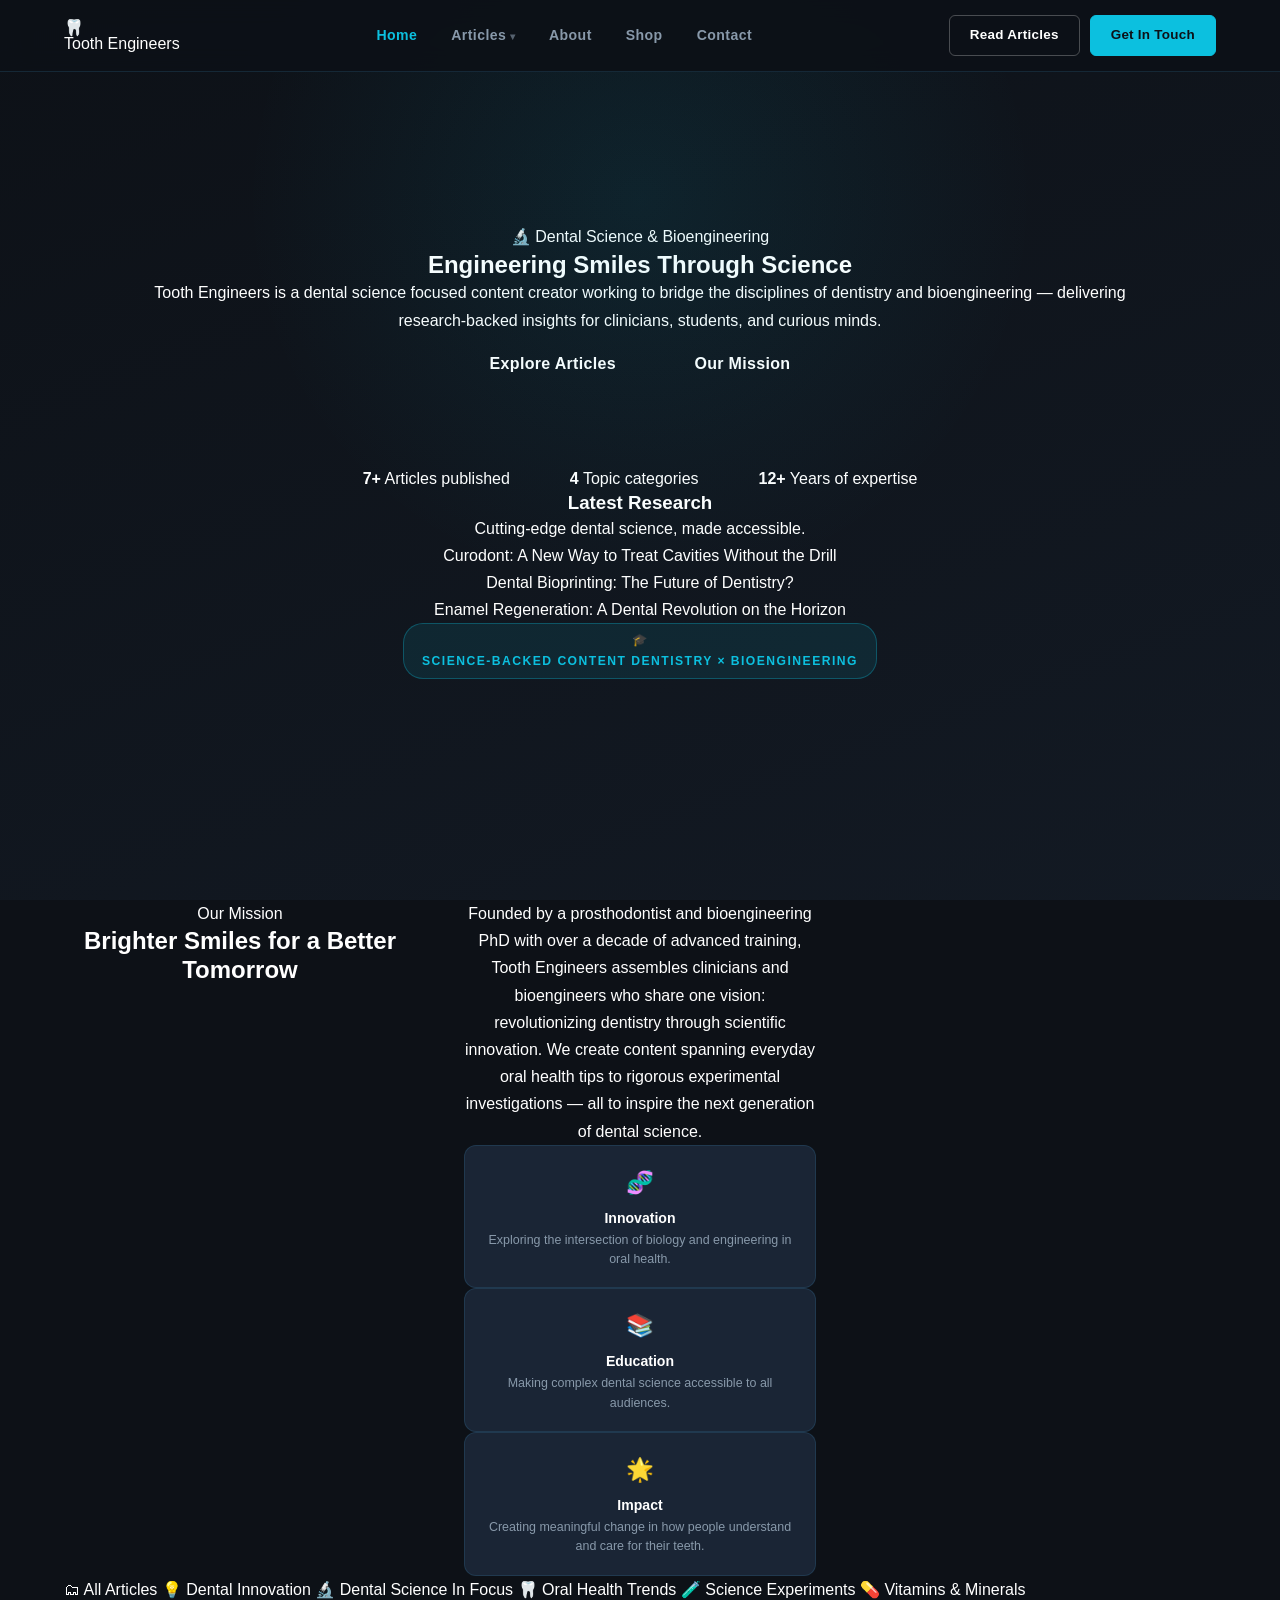
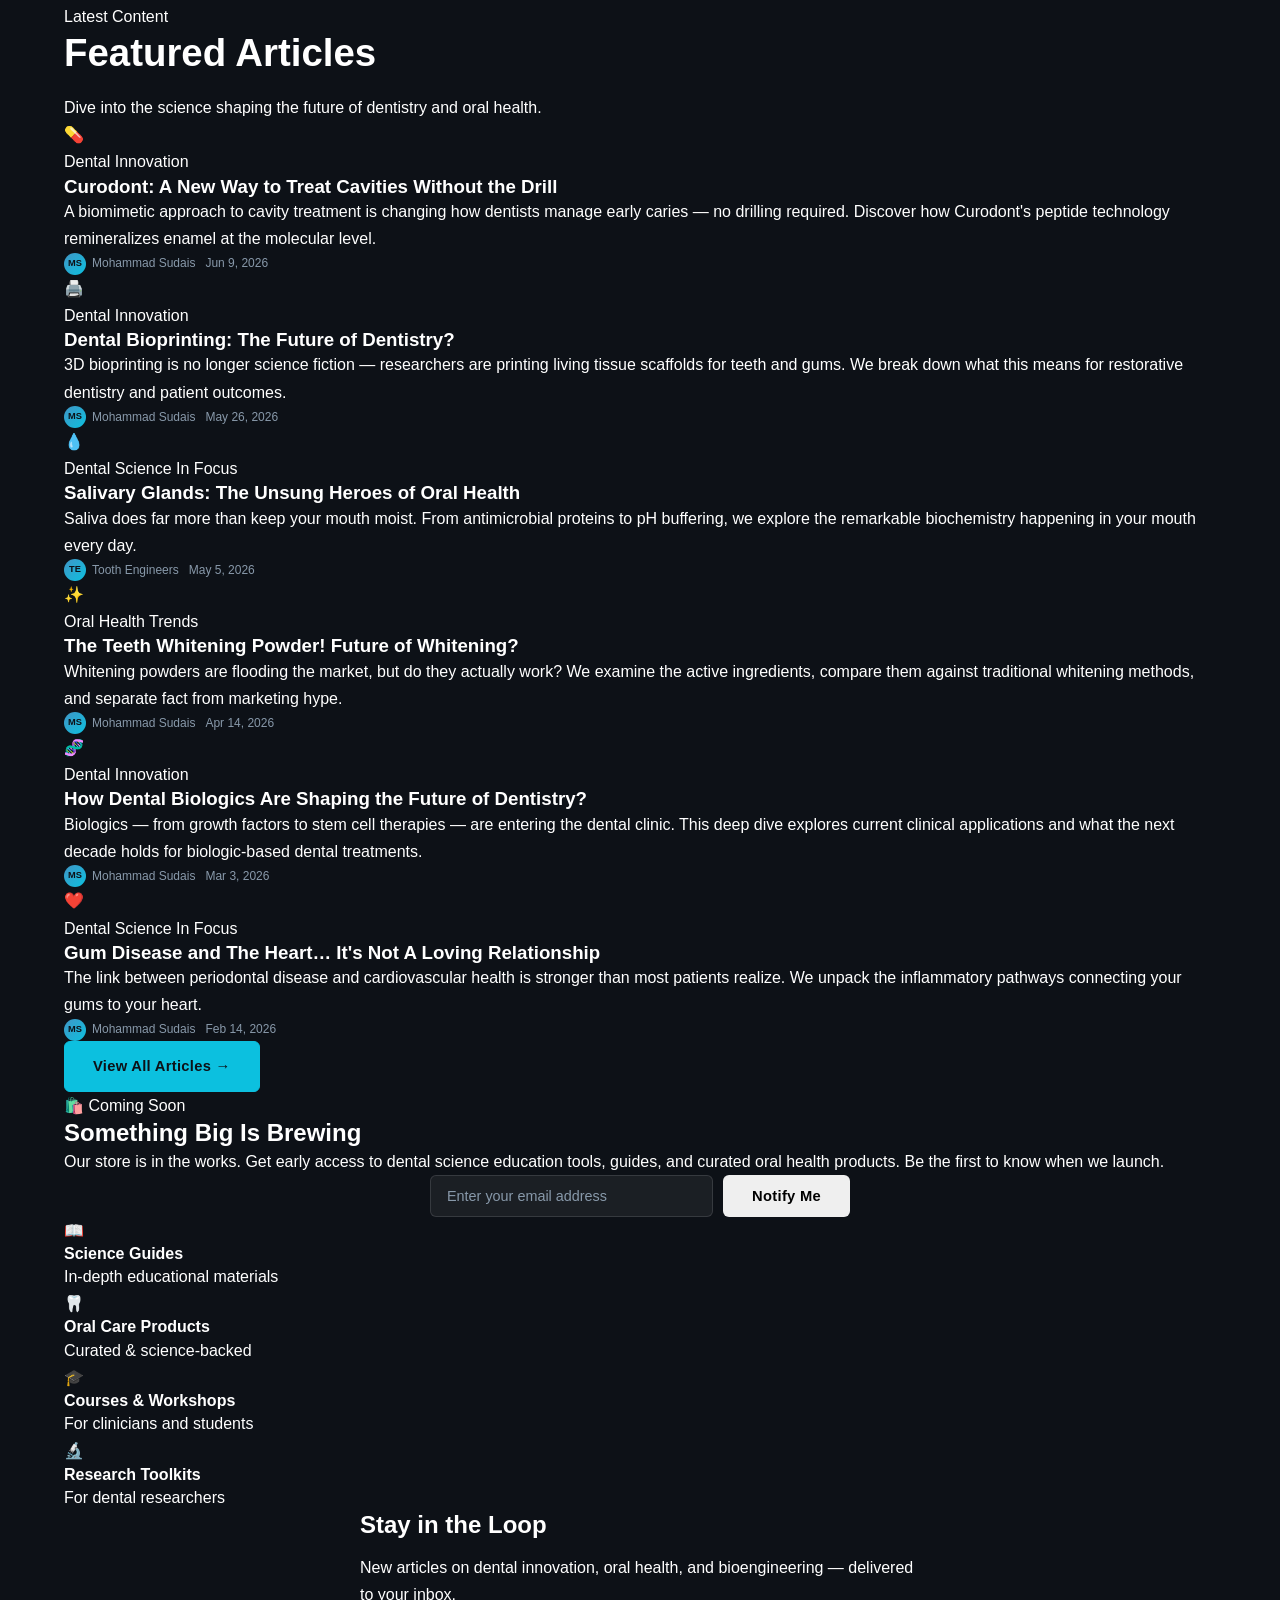
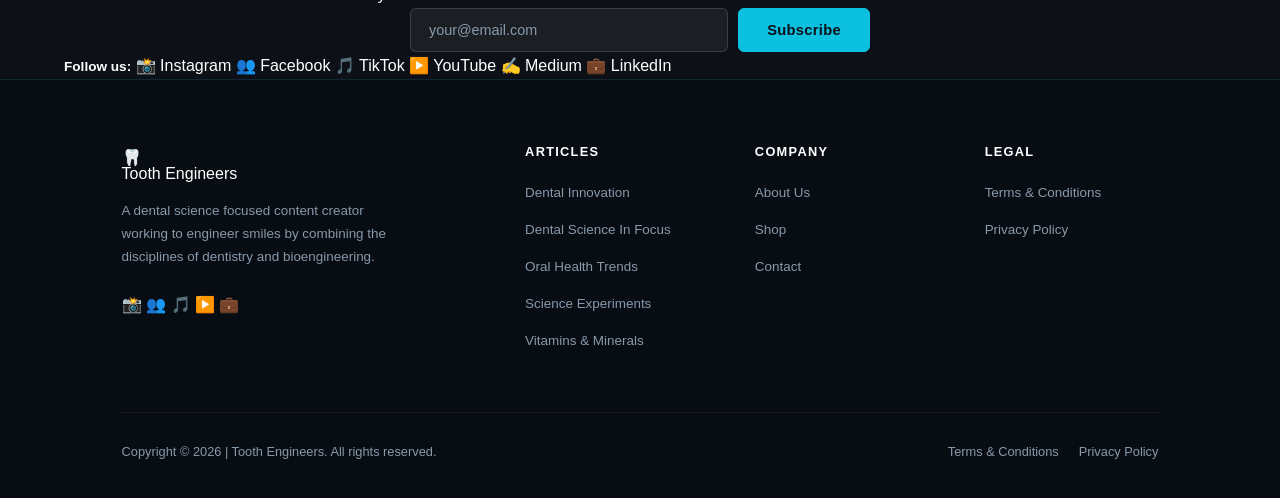
==== commit 3be2f351: "changes in url" ====
--- a/index.html
+++ b/index.html
@@ -1,44 +1,45 @@
 <!DOCTYPE html>
 <html lang="en">
 <head>
-  <meta charset="UTF-8"/>
-  <meta name="viewport" content="width=device-width, initial-scale=1.0"/>
-  <meta name="description" content="Tooth Engineers: engineering smiles by combining dentistry and bioengineering."/>
+  <meta charset="UTF-8" />
+  <meta name="viewport" content="width=device-width, initial-scale=1.0" />
+  <meta name="description" content="Tooth Engineers — Engineering smiles by combining dentistry and bioengineering. Dental science content, innovation, and research." />
   <title>Tooth Engineers | Engineering Smiles Through Science</title>
-  <link rel="preconnect" href="https://fonts.googleapis.com"/>
-  <link rel="preconnect" href="https://fonts.gstatic.com" crossorigin/>
-  <link href="https://fonts.googleapis.com/css2?family=Poppins:wght@400;500;600;700;800&family=Quicksand:wght@400;500;600;700&display=swap" rel="stylesheet"/>
-  <link rel="stylesheet" href="css/style.css"/>
+  <link rel="preconnect" href="https://fonts.googleapis.com" />
+  <link rel="preconnect" href="https://fonts.gstatic.com" crossorigin />
+  <link href="https://fonts.googleapis.com/css2?family=Inter:wght@400;500;600;700&family=Playfair+Display:wght@600;700&display=swap" rel="stylesheet" />
+  <link rel="stylesheet" href="css/style.css" />
 </head>
 <body>
 
-<!-- ══ NAVBAR ══════════════════════════════════════════ -->
+<!-- ══ NAVBAR ══════════════════════════════ -->
 <header class="navbar">
-  <div class="nav-inner">
-    <a href="index.html" class="logo">
-      <span class="logo-wordmark">T<span class="logo-gear">&#9881;</span><span class="logo-gear">&#9881;</span>th</span>
-      <span class="logo-engineers">Engineers</span>
+  <div class="container nav-inner">
+    <a href="https://toothengineers.com/staging/2107" class="logo">
+      <span class="logo-icon">🦷</span> Tooth Engineers
     </a>
     <nav>
       <ul class="nav-links">
-        <li><a href="#about" class="active">About</a></li>
-        <li><a href="#shop">Shop</a></li>
+        <li><a href="https://toothengineers.com/staging/2107" class="active">Home</a></li>
         <li>
-          <a href="articles.html" class="has-dropdown">Articles</a>
+          <a href="https://toothengineers.com/staging/2107/articles/" class="has-dropdown">Articles</a>
           <div class="dropdown">
-            <a href="articles.html?cat=announcements">Announcements</a>
-            <a href="articles.html?cat=innovation">Dental Innovation</a>
-            <a href="articles.html?cat=experiments">Dental Science Experiments</a>
-            <a href="articles.html?cat=science">Dental Science In Focus</a>
-            <a href="articles.html?cat=health">Oral Health Trends</a>
-            <a href="articles.html?cat=vitamins">Vitamins and Minerals</a>
+            <a href="https://toothengineers.com/staging/2107/articles/?cat=announcements">Announcements</a>
+            <a href="https://toothengineers.com/staging/2107/articles/?cat=innovation">Dental Innovation</a>
+            <a href="https://toothengineers.com/staging/2107/articles/?cat=experiments">Dental Science Experiments</a>
+            <a href="https://toothengineers.com/staging/2107/articles/?cat=science">Dental Science In Focus</a>
+            <a href="https://toothengineers.com/staging/2107/articles/?cat=health">Oral Health Trends</a>
+            <a href="https://toothengineers.com/staging/2107/articles/?cat=vitamins">Vitamins &amp; Minerals</a>
           </div>
         </li>
-        <li><a href="about.html">Our Story</a></li>
+        <li><a href="https://toothengineers.com/staging/2107/about/">About</a></li>
+        <li><a href="https://toothengineers.com/staging/2107/shop/">Shop</a></li>
+        <li><a href="https://toothengineers.com/staging/2107/contact/">Contact</a></li>
       </ul>
     </nav>
     <div class="nav-cta">
-      <a href="contact.html" class="nav-cta-link">Contact</a>
+      <a href="https://toothengineers.com/staging/2107/articles/" class="btn btn-outline btn-sm">Read Articles</a>
+      <a href="https://toothengineers.com/staging/2107/contact/" class="btn btn-primary btn-sm">Get In Touch</a>
     </div>
     <button class="hamburger" id="hamburger" aria-label="Toggle menu" aria-expanded="false">
       <span></span><span></span><span></span>
@@ -46,441 +47,371 @@
   </div>
   <nav class="mobile-menu" id="mobileMenu">
     <ul>
-      <li><a href="#about">About</a></li>
-      <li><a href="#shop">Shop</a></li>
-      <li><a href="articles.html">Articles</a></li>
+      <li><a href="https://toothengineers.com/staging/2107">Home</a></li>
+      <li><a href="https://toothengineers.com/staging/2107/articles/">Articles</a></li>
       <li class="mobile-sub">
-        <a href="articles.html?cat=innovation">Dental Innovation</a>
-        <a href="articles.html?cat=science">Dental Science In Focus</a>
-        <a href="articles.html?cat=health">Oral Health Trends</a>
-        <a href="articles.html?cat=experiments">Dental Science Experiments</a>
-        <a href="articles.html?cat=vitamins">Vitamins and Minerals</a>
+        <a href="https://toothengineers.com/staging/2107/articles/?cat=innovation">— Dental Innovation</a>
+        <a href="https://toothengineers.com/staging/2107/articles/?cat=science">— Dental Science In Focus</a>
+        <a href="https://toothengineers.com/staging/2107/articles/?cat=health">— Oral Health Trends</a>
+        <a href="https://toothengineers.com/staging/2107/articles/?cat=experiments">— Dental Science Experiments</a>
+        <a href="https://toothengineers.com/staging/2107/articles/?cat=vitamins">— Vitamins &amp; Minerals</a>
       </li>
-      <li><a href="about.html">Our Story</a></li>
+      <li><a href="https://toothengineers.com/staging/2107/about/">About</a></li>
+      <li><a href="https://toothengineers.com/staging/2107/shop/">Shop</a></li>
+      <li><a href="https://toothengineers.com/staging/2107/contact/">Contact</a></li>
     </ul>
     <div class="mobile-cta">
-      <a href="contact.html" class="btn btn-primary">Contact Us</a>
+      <a href="https://toothengineers.com/staging/2107/contact/" class="btn btn-primary">Get In Touch</a>
     </div>
   </nav>
 </header>
 
-<!-- ══ HERO ════════════════════════════════════════════ -->
-<section id="hero">
-  <div>
-    <div class="hero-badge">&#129717; Dental Science and Bioengineering</div>
-    <h1 class="hero-title">
-      Where Dentistry Meets<br/>
-      <span>Bioengineering</span>
-    </h1>
-    <p class="hero-subtitle">
-      Tooth Engineers bridges cutting-edge science with oral health education,
-      empowering patients, students, and professionals to understand the future of dentistry.
-    </p>
-    <div class="hero-btns">
-      <a href="#about" class="btn btn-primary btn-lg">Discover Our Mission</a>
-      <a href="#blog" class="btn btn-outline btn-lg">Explore Articles</a>
-    </div>
-    <div class="hero-stats">
-      <div class="hero-stat">
-        <h3>9+</h3>
-        <p>Science Articles</p>
-      </div>
-      <div class="hero-stat">
-        <h3>6</h3>
-        <p>Topic Categories</p>
-      </div>
-      <div class="hero-stat">
-        <h3>100%</h3>
-        <p>Evidence-Based Content</p>
-      </div>
-      <div class="hero-stat">
-        <h3>&#8734;</h3>
-        <p>Smiles to Engineer</p>
+<!-- ══ HERO ════════════════════════════════ -->
+<section class="hero">
+  <div class="container hero-inner">
+    <div class="hero-text">
+      <div class="hero-tag">🔬 Dental Science &amp; Bioengineering</div>
+      <h1>Engineering <span>Smiles</span> Through Science</h1>
+      <p class="hero-desc">
+        Tooth Engineers is a dental science focused content creator working to bridge the disciplines of dentistry and bioengineering — delivering research-backed insights for clinicians, students, and curious minds.
+      </p>
+      <div class="hero-actions">
+        <a href="https://toothengineers.com/staging/2107/articles/" class="btn btn-accent btn-lg">Explore Articles</a>
+        <a href="https://toothengineers.com/staging/2107/about/" class="btn btn-outline-white btn-lg">Our Mission</a>
+      </div>
+      <div class="hero-stats">
+        <div class="hero-stat">
+          <strong><span class="stat-number" data-target="9">0</span>+</strong>
+          <span>Articles published</span>
+        </div>
+        <div class="hero-stat">
+          <strong><span class="stat-number" data-target="6">0</span></strong>
+          <span>Topic categories</span>
+        </div>
+        <div class="hero-stat">
+          <strong>12+</strong>
+          <span>Years of expertise</span>
+        </div>
+      </div>
+    </div>
+    <div class="hero-visual">
+      <div class="hero-card-group">
+        <div class="hero-main-card">
+          <h3>Latest Research</h3>
+          <p>Cutting-edge dental science, made accessible.</p>
+          <div class="article-preview">
+            <div class="article-dot"></div>
+            <span>Curodont: A New Way to Treat Cavities Without the Drill</span>
+          </div>
+          <div class="article-preview">
+            <div class="article-dot"></div>
+            <span>Dental Bioprinting: The Future of Dentistry?</span>
+          </div>
+          <div class="article-preview">
+            <div class="article-dot"></div>
+            <span>Enamel Regeneration: A Dental Revolution on the Horizon</span>
+          </div>
+        </div>
+        <div class="hero-badge">
+          <div class="hero-badge-icon">🎓</div>
+          <div>
+            <strong>Science-backed content</strong>
+            <span>Dentistry × Bioengineering</span>
+          </div>
+        </div>
       </div>
     </div>
   </div>
 </section>
 
-<!-- ══ ABOUT ════════════════════════════════════════════ -->
-<section id="about">
-  <div class="about-grid">
-
-    <div class="about-visual">
-      <div class="about-img-wrap">
-        <img
-          src="https://images.unsplash.com/photo-1588776814546-1ffcf47267a5?w=900&q=80"
-          alt="Dental science laboratory"
-        />
-      </div>
-      <div class="about-img-badge">
-        <strong>DDS + PhD</strong>
-        <span>Dentistry and Bioengineering</span>
-      </div>
-    </div>
-
-    <div class="about-content">
-      <p class="label">Who We Are</p>
-      <h2 class="section-title">Engineering Smiles Through Science and Innovation</h2>
-      <p class="section-desc">
-        Tooth Engineers was born with the idea to generate content for showcasing experiments and new innovations at the intersection of dentistry and bioengineering.
+<!-- ══ MISSION STRIP ════════════════════════ -->
+<section class="mission">
+  <div class="container mission-inner">
+    <div>
+      <div class="mission-label">Our Mission</div>
+      <h2>Brighter Smiles for a Better Tomorrow</h2>
+    </div>
+    <div>
+      <p class="mission-text">
+        Founded by a prosthodontist and bioengineering PhD with over a decade of advanced training, Tooth Engineers assembles clinicians and bioengineers who share one vision: revolutionizing dentistry through scientific innovation. We create content spanning everyday oral health tips to rigorous experimental investigations — all to inspire the next generation of dental science.
       </p>
-      <p class="section-desc" style="margin-top:14px;">
-        Tooth Engineers assembles clinicians and bioengineers who share one vision: revolutionizing dentistry through scientific innovation. We create content spanning everyday oral health tips to rigorous experimental investigations, all to inspire the next generation of dental science.
-      </p>
-      <div class="pillars">
+      <div class="mission-pillars">
         <div class="pillar">
-          <div class="pillar-icon">&#128300;</div>
-          <h4>Scientific Rigor</h4>
-          <p>Every article grounded in peer-reviewed research and clinical evidence.</p>
+          <div class="pillar-icon">🧬</div>
+          <h4>Innovation</h4>
+          <p>Exploring the intersection of biology and engineering in oral health.</p>
         </div>
         <div class="pillar">
-          <div class="pillar-icon">&#129717;</div>
-          <h4>Clinical Expertise</h4>
-          <p>Insights from dentists and bioengineers with real-world experience.</p>
+          <div class="pillar-icon">📚</div>
+          <h4>Education</h4>
+          <p>Making complex dental science accessible to all audiences.</p>
         </div>
         <div class="pillar">
-          <div class="pillar-icon">&#9881;&#65039;</div>
-          <h4>Bioengineering Edge</h4>
-          <p>Exploring regenerative medicine, bioprinting, and advanced materials.</p>
-        </div>
-        <div class="pillar">
-          <div class="pillar-icon">&#128218;</div>
-          <h4>Education First</h4>
-          <p>Translating complex science into clear, empowering knowledge.</p>
-        </div>
-      </div>
-    </div>
-
+          <div class="pillar-icon">🌟</div>
+          <h4>Impact</h4>
+          <p>Creating meaningful change in how people understand and care for their teeth.</p>
+        </div>
+      </div>
+    </div>
   </div>
 </section>
 
-<!-- ══ MISSION STRIP ══════════════════════════════════ -->
-<section id="mission">
-  <div class="mission-inner">
-    <div class="mission-item">
-      <div class="mission-icon">&#129516;</div>
-      <h3>Innovate</h3>
-      <p>Tracking the frontier of dental technology, from bioprinting living tissue to AI-guided diagnostics and regenerative therapies.</p>
-    </div>
-    <div class="mission-item">
-      <div class="mission-icon">&#128161;</div>
-      <h3>Educate</h3>
-      <p>Transforming dense scientific literature into clear, digestible, and trustworthy content for patients and professionals alike.</p>
-    </div>
-    <div class="mission-item">
-      <div class="mission-icon">&#128512;</div>
-      <h3>Engineer Smiles</h3>
-      <p>Our ultimate purpose: improving oral health outcomes by combining scientific knowledge with practical, accessible guidance.</p>
+<!-- ══ ARTICLE CATEGORIES ═══════════════════ -->
+<div class="categories section--gray">
+  <div class="container">
+    <div class="cat-chips">
+      <a href="https://toothengineers.com/staging/2107/articles/" class="cat-chip active">🗂 All Articles</a>
+      <a href="https://toothengineers.com/staging/2107/articles/?cat=innovation" class="cat-chip">💡 Dental Innovation</a>
+      <a href="https://toothengineers.com/staging/2107/articles/?cat=science" class="cat-chip">🔬 Dental Science In Focus</a>
+      <a href="https://toothengineers.com/staging/2107/articles/?cat=health" class="cat-chip">🦷 Oral Health Trends</a>
+      <a href="https://toothengineers.com/staging/2107/articles/?cat=experiments" class="cat-chip">🧪 Science Experiments</a>
+      <a href="https://toothengineers.com/staging/2107/articles/?cat=vitamins" class="cat-chip">💊 Vitamins &amp; Minerals</a>
+    </div>
+  </div>
+</div>
+
+<!-- ══ FEATURED ARTICLES ════════════════════ -->
+<section class="section">
+  <div class="container">
+    <div class="section-header">
+      <div class="section-label">Latest Content</div>
+      <h2 class="section-title">Featured Articles</h2>
+      <p class="section-subtitle">Dive into the science shaping the future of dentistry and oral health.</p>
+    </div>
+    <div class="article-grid">
+
+      <!-- Card 1 -->
+      <article class="article-card">
+        <div class="article-card-img cat-innovation">💊</div>
+        <div class="article-card-body">
+          <span class="article-category cat-badge-innovation">Dental Innovation</span>
+          <h3><a href="https://toothengineers.com/staging/2107/articles/">Curodont: A New Way to Treat Cavities Without the Drill</a></h3>
+          <p>A biomimetic approach to cavity treatment is changing how dentists manage early caries — no drilling required. Discover how Curodont's peptide technology remineralizes enamel at the molecular level.</p>
+          <div class="article-meta">
+            <div class="article-meta-author">
+              <div class="author-avatar">MS</div>
+              Mohammad Sudais
+            </div>
+            <span>Jun 9, 2026</span>
+          </div>
+        </div>
+      </article>
+
+      <!-- Card 2 -->
+      <article class="article-card">
+        <div class="article-card-img cat-innovation">🖨️</div>
+        <div class="article-card-body">
+          <span class="article-category cat-badge-innovation">Dental Innovation</span>
+          <h3><a href="https://toothengineers.com/staging/2107/articles/">Dental Bioprinting: The Future of Dentistry?</a></h3>
+          <p>3D bioprinting is no longer science fiction — researchers are printing living tissue scaffolds for teeth and gums. We break down what this means for restorative dentistry and patient outcomes.</p>
+          <div class="article-meta">
+            <div class="article-meta-author">
+              <div class="author-avatar">MS</div>
+              Mohammad Sudais
+            </div>
+            <span>May 26, 2026</span>
+          </div>
+        </div>
+      </article>
+
+      <!-- Card 3 -->
+      <article class="article-card">
+        <div class="article-card-img cat-science">💧</div>
+        <div class="article-card-body">
+          <span class="article-category cat-badge-science">Dental Science In Focus</span>
+          <h3><a href="https://toothengineers.com/staging/2107/articles/">Salivary Glands: The Unsung Heroes of Oral Health</a></h3>
+          <p>Saliva does far more than keep your mouth moist. From antimicrobial proteins to pH buffering, we explore the remarkable biochemistry happening in your mouth every day.</p>
+          <div class="article-meta">
+            <div class="article-meta-author">
+              <div class="author-avatar">TE</div>
+              Tooth Engineers
+            </div>
+            <span>May 5, 2026</span>
+          </div>
+        </div>
+      </article>
+
+      <!-- Card 4 -->
+      <article class="article-card">
+        <div class="article-card-img cat-health">✨</div>
+        <div class="article-card-body">
+          <span class="article-category cat-badge-health">Oral Health Trends</span>
+          <h3><a href="https://toothengineers.com/staging/2107/articles/">The Teeth Whitening Powder! Future of Whitening?</a></h3>
+          <p>Whitening powders are flooding the market, but do they actually work? We examine the active ingredients, compare them against traditional whitening methods, and separate fact from marketing hype.</p>
+          <div class="article-meta">
+            <div class="article-meta-author">
+              <div class="author-avatar">MS</div>
+              Mohammad Sudais
+            </div>
+            <span>Apr 14, 2026</span>
+          </div>
+        </div>
+      </article>
+
+      <!-- Card 5 -->
+      <article class="article-card">
+        <div class="article-card-img cat-innovation">🧬</div>
+        <div class="article-card-body">
+          <span class="article-category cat-badge-innovation">Dental Innovation</span>
+          <h3><a href="https://toothengineers.com/staging/2107/articles/">How Dental Biologics Are Shaping the Future of Dentistry?</a></h3>
+          <p>Biologics — from growth factors to stem cell therapies — are entering the dental clinic. This deep dive explores current clinical applications and what the next decade holds for biologic-based dental treatments.</p>
+          <div class="article-meta">
+            <div class="article-meta-author">
+              <div class="author-avatar">MS</div>
+              Mohammad Sudais
+            </div>
+            <span>Mar 3, 2026</span>
+          </div>
+        </div>
+      </article>
+
+      <!-- Card 6 -->
+      <article class="article-card">
+        <div class="article-card-img cat-science">❤️</div>
+        <div class="article-card-body">
+          <span class="article-category cat-badge-science">Dental Science In Focus</span>
+          <h3><a href="https://toothengineers.com/staging/2107/articles/">Gum Disease and The Heart… It's Not A Loving Relationship</a></h3>
+          <p>The link between periodontal disease and cardiovascular health is stronger than most patients realize. We unpack the inflammatory pathways connecting your gums to your heart.</p>
+          <div class="article-meta">
+            <div class="article-meta-author">
+              <div class="author-avatar">MS</div>
+              Mohammad Sudais
+            </div>
+            <span>Feb 14, 2026</span>
+          </div>
+        </div>
+      </article>
+
+    </div>
+    <div class="articles-cta">
+      <a href="https://toothengineers.com/staging/2107/articles/" class="btn btn-primary">View All Articles →</a>
     </div>
   </div>
 </section>
 
-<!-- ══ SHOP ═════════════════════════════════════════════ -->
-<section id="shop">
-  <div class="shop-header">
-    <p class="label">Tooth Engineers Store</p>
-    <h2 class="section-title">Gear Designed for Dental Enthusiasts</h2>
-    <p class="section-desc">
-      From educational resources to branded essentials, our shop brings you curated products built around the science of smiles.
-    </p>
-  </div>
-
-  <div class="shop-grid">
-
-    <div class="product-card">
-      <div class="product-img-placeholder">&#128218;</div>
-      <div class="product-body">
-        <p class="product-tag">Digital Resource</p>
-        <h3 class="product-name">Dental Science Starter Guide</h3>
-        <p class="product-desc">A comprehensive beginner's guide to dental anatomy, common conditions, and modern treatments, written by our expert team.</p>
-        <div class="product-footer">
-          <div class="product-price">$14.99</div>
-          <span class="coming-soon-badge">Coming Soon</span>
-        </div>
-      </div>
-    </div>
-
-    <div class="product-card">
-      <div class="product-img-placeholder">&#129514;</div>
-      <div class="product-body">
-        <p class="product-tag">Experiment Kit</p>
-        <h3 class="product-name">Dental Science Experiment Kit</h3>
-        <p class="product-desc">Recreate the experiments from our most popular articles at home or in the classroom, safe, science-backed, and fun.</p>
-        <div class="product-footer">
-          <div class="product-price">$34.99 <span class="old">$44.99</span></div>
-          <span class="coming-soon-badge">Coming Soon</span>
-        </div>
-      </div>
-    </div>
-
-    <div class="product-card">
-      <div class="product-img-placeholder">&#128507;</div>
-      <div class="product-body">
-        <p class="product-tag">Apparel</p>
-        <h3 class="product-name">Tooth Engineers Tee</h3>
-        <p class="product-desc">Wear your passion for dental science. Premium cotton tees featuring our iconic gear-tooth logo in multiple colorways.</p>
-        <div class="product-footer">
-          <div class="product-price">$24.99</div>
-          <span class="coming-soon-badge">Coming Soon</span>
-        </div>
-      </div>
-    </div>
-
-    <div class="product-card">
-      <div class="product-img-placeholder">&#127891;</div>
-      <div class="product-body">
-        <p class="product-tag">Premium Content</p>
-        <h3 class="product-name">Bioengineering in Dentistry Course</h3>
-        <p class="product-desc">A structured video course covering dental biomaterials, tissue engineering, and the latest innovations changing the field.</p>
-        <div class="product-footer">
-          <div class="product-price">$49.99</div>
-          <span class="coming-soon-badge">Coming Soon</span>
-        </div>
-      </div>
-    </div>
-
-    <div class="product-card">
-      <div class="product-img-placeholder">&#128213;</div>
-      <div class="product-body">
-        <p class="product-tag">Stationery</p>
-        <h3 class="product-name">Tooth Engineers Notebook</h3>
-        <p class="product-desc">A premium hardcover notebook for students and professionals who take their notes as seriously as their science.</p>
-        <div class="product-footer">
-          <div class="product-price">$16.99</div>
-          <span class="coming-soon-badge">Coming Soon</span>
-        </div>
-      </div>
-    </div>
-
-    <div class="product-card">
-      <div class="product-img-placeholder">&#129717;</div>
-      <div class="product-body">
-        <p class="product-tag">Oral Care</p>
-        <h3 class="product-name">Curated Oral Health Bundle</h3>
-        <p class="product-desc">Dentist-approved oral care essentials handpicked by our team, everything you need for a science-backed hygiene routine.</p>
-        <div class="product-footer">
-          <div class="product-price">$39.99</div>
-          <span class="coming-soon-badge">Coming Soon</span>
-        </div>
-      </div>
-    </div>
-
-  </div>
-
-  <div class="shop-cta">
-    <p>Our store is launching soon. Be the first to know when products go live.</p>
-    <a href="#newsletter" class="btn btn-primary">Notify Me When Live</a>
+<!-- ══ SHOP TEASER ═══════════════════════════ -->
+<section class="shop-teaser">
+  <div class="container">
+    <div class="shop-teaser-inner">
+      <div class="shop-label">🛍️ Coming Soon</div>
+      <h2>Something Big Is Brewing</h2>
+      <p>Our store is in the works. Get early access to dental science education tools, guides, and curated oral health products. Be the first to know when we launch.</p>
+      <form class="shop-notify-form" novalidate>
+        <input type="email" placeholder="Enter your email address" required />
+        <button type="submit" class="btn btn-accent">Notify Me</button>
+      </form>
+    </div>
+    <div class="shop-items-preview">
+      <div class="shop-preview-card">
+        <div class="icon">📖</div>
+        <h4>Science Guides</h4>
+        <p>In-depth educational materials</p>
+      </div>
+      <div class="shop-preview-card">
+        <div class="icon">🦷</div>
+        <h4>Oral Care Products</h4>
+        <p>Curated &amp; science-backed</p>
+      </div>
+      <div class="shop-preview-card">
+        <div class="icon">🎓</div>
+        <h4>Courses &amp; Workshops</h4>
+        <p>For clinicians and students</p>
+      </div>
+      <div class="shop-preview-card">
+        <div class="icon">🔬</div>
+        <h4>Research Toolkits</h4>
+        <p>For dental researchers</p>
+      </div>
+    </div>
   </div>
 </section>
 
-<!-- ══ BLOG ═════════════════════════════════════════════ -->
-<section id="blog">
-  <div class="blog-header">
-    <div>
-      <p class="label">Latest Articles</p>
-      <h2 class="section-title">Science-Backed Dental Insights</h2>
-    </div>
-    <a href="articles.html" class="btn btn-outline" style="white-space:nowrap;">View All Articles &#8594;</a>
-  </div>
-
-  <div class="blog-grid">
-
-    <!-- Featured -->
-    <div class="blog-featured blog-card">
-      <div class="blog-thumb-placeholder blog-thumb-innovation" style="font-size:4.5rem;">&#128138;</div>
-      <div class="blog-body">
-        <div class="blog-meta">
-          <span class="blog-cat">Dental Innovation</span>
-          <span class="blog-date">Jun 9, 2026</span>
-        </div>
-        <a href="articles.html" class="blog-title">Curodont: A New Way to Treat Cavities Without the Drill</a>
-        <p class="blog-excerpt">A biomimetic approach to cavity treatment is changing how dentists manage early caries. Curodont's peptide technology remineralizes enamel at the molecular level, offering a drill-free alternative that patients and clinicians are both excited about.</p>
-        <a href="articles.html" class="blog-read-more">Read Article &#8594;</a>
-      </div>
-    </div>
-
-    <!-- Card 1 -->
-    <div class="blog-card">
-      <div class="blog-thumb-placeholder blog-thumb-innovation">&#128424;&#65039;</div>
-      <div class="blog-body">
-        <div class="blog-meta">
-          <span class="blog-cat">Dental Innovation</span>
-          <span class="blog-date">May 26, 2026</span>
-        </div>
-        <a href="articles.html" class="blog-title">Dental Bioprinting: The Future of Dentistry?</a>
-        <p class="blog-excerpt">3D bioprinting is no longer science fiction. Researchers are printing living tissue scaffolds for teeth and gums, reshaping what restorative dentistry can achieve.</p>
-        <a href="articles.html" class="blog-read-more">Read Article &#8594;</a>
-      </div>
-    </div>
-
-    <!-- Card 2 -->
-    <div class="blog-card">
-      <div class="blog-thumb-placeholder blog-thumb-science">&#128167;</div>
-      <div class="blog-body">
-        <div class="blog-meta">
-          <span class="blog-cat">Science In Focus</span>
-          <span class="blog-date">May 5, 2026</span>
-        </div>
-        <a href="articles.html" class="blog-title">Salivary Glands: The Unsung Heroes of Oral Health</a>
-        <p class="blog-excerpt">Saliva does far more than keep your mouth moist. From antimicrobial proteins to pH buffering, discover the remarkable biochemistry happening every day.</p>
-        <a href="articles.html" class="blog-read-more">Read Article &#8594;</a>
-      </div>
-    </div>
-
-    <!-- Card 3 -->
-    <div class="blog-card">
-      <div class="blog-thumb-placeholder blog-thumb-health">&#10024;</div>
-      <div class="blog-body">
-        <div class="blog-meta">
-          <span class="blog-cat">Oral Health Trends</span>
-          <span class="blog-date">Apr 14, 2026</span>
-        </div>
-        <a href="articles.html" class="blog-title">The Teeth Whitening Powder! Future of Whitening?</a>
-        <p class="blog-excerpt">Whitening powders are flooding the market, but do they actually work? We examine the active ingredients and compare them to traditional whitening methods.</p>
-        <a href="articles.html" class="blog-read-more">Read Article &#8594;</a>
-      </div>
-    </div>
-
-    <!-- Card 4 -->
-    <div class="blog-card">
-      <div class="blog-thumb-placeholder blog-thumb-innovation">&#129516;</div>
-      <div class="blog-body">
-        <div class="blog-meta">
-          <span class="blog-cat">Dental Innovation</span>
-          <span class="blog-date">Mar 3, 2026</span>
-        </div>
-        <a href="articles.html" class="blog-title">How Dental Biologics Are Shaping the Future of Dentistry?</a>
-        <p class="blog-excerpt">Biologics from growth factors to stem cell therapies are entering the dental clinic. We explore what the next decade holds for biologic-based treatments.</p>
-        <a href="articles.html" class="blog-read-more">Read Article &#8594;</a>
-      </div>
-    </div>
-
-    <!-- Card 5 -->
-    <div class="blog-card">
-      <div class="blog-thumb-placeholder blog-thumb-experiments">&#128300;</div>
-      <div class="blog-body">
-        <div class="blog-meta">
-          <span class="blog-cat">Experiments</span>
-          <span class="blog-date">Jan 22, 2026</span>
-        </div>
-        <a href="articles.html" class="blog-title">Enamel Regeneration: A Dental Revolution on the Horizon</a>
-        <p class="blog-excerpt">Scientists are developing materials that can rebuild tooth enamel, nature's hardest biological tissue. Could regenerative dentistry make fillings obsolete?</p>
-        <a href="articles.html" class="blog-read-more">Read Article &#8594;</a>
-      </div>
-    </div>
-
-  </div>
-</section>
-
-<!-- ══ SOCIAL PRESENCE ═══════════════════════════════════ -->
-<section id="social">
-  <div class="social-header">
-    <p class="label">Follow Us</p>
-    <h2 class="section-title">Stay Connected for New Content</h2>
-    <p class="section-desc">We post dental science experiments, innovations, and oral health insights across our channels. Follow us so you never miss an update.</p>
-  </div>
-  <div class="social-platforms">
-    <a href="https://www.instagram.com/toothengineers/" target="_blank" rel="noopener" class="platform-card">
-      <span class="platform-icon">&#128248;</span>
-      <span class="platform-name">Instagram</span>
-      <span class="platform-handle">@toothengineers</span>
-      <span class="platform-cta">Follow</span>
-    </a>
-    <a href="https://www.tiktok.com/@toothengineers" target="_blank" rel="noopener" class="platform-card">
-      <span class="platform-icon">&#127926;</span>
-      <span class="platform-name">TikTok</span>
-      <span class="platform-handle">@toothengineers</span>
-      <span class="platform-cta">Follow</span>
-    </a>
-    <a href="https://www.youtube.com/@ToothEngineers" target="_blank" rel="noopener" class="platform-card">
-      <span class="platform-icon">&#9654;&#65039;</span>
-      <span class="platform-name">YouTube</span>
-      <span class="platform-handle">@ToothEngineers</span>
-      <span class="platform-cta">Subscribe</span>
-    </a>
-    <a href="https://www.facebook.com/profile.php?id=61561686900478" target="_blank" rel="noopener" class="platform-card">
-      <span class="platform-icon">&#128101;</span>
-      <span class="platform-name">Facebook</span>
-      <span class="platform-handle">Tooth Engineers</span>
-      <span class="platform-cta">Follow</span>
-    </a>
-    <a href="https://www.linkedin.com/company/tooth-engineers/" target="_blank" rel="noopener" class="platform-card">
-      <span class="platform-icon">&#128188;</span>
-      <span class="platform-name">LinkedIn</span>
-      <span class="platform-handle">Tooth Engineers</span>
-      <span class="platform-cta">Connect</span>
-    </a>
-    <a href="https://medium.com/@innovate_93668" target="_blank" rel="noopener" class="platform-card">
-      <span class="platform-icon">&#9997;&#65039;</span>
-      <span class="platform-name">Medium</span>
-      <span class="platform-handle">@innovate_93668</span>
-      <span class="platform-cta">Read</span>
-    </a>
-  </div>
-</section>
-
-<!-- ══ NEWSLETTER ═════════════════════════════════════════ -->
-<section id="newsletter">
-  <div class="newsletter-inner">
-    <p class="label">Stay in the Loop</p>
-    <h2 class="section-title">Get New Articles in Your Inbox</h2>
-    <p class="section-desc">New dental science content delivered directly to you, no spam, just science.</p>
+<!-- ══ NEWSLETTER ════════════════════════════ -->
+<section class="newsletter">
+  <div class="container newsletter-inner">
+    <div class="newsletter-text">
+      <h2>Stay in the Loop</h2>
+      <p>New articles on dental innovation, oral health, and bioengineering — delivered to your inbox.</p>
+    </div>
     <form class="newsletter-form" novalidate>
-      <input type="email" placeholder="your@email.com" required/>
+      <input type="email" placeholder="your@email.com" required />
       <button type="submit" class="btn btn-primary">Subscribe</button>
     </form>
   </div>
 </section>
 
-<!-- ══ FOOTER ═════════════════════════════════════════════ -->
-<footer>
-  <div class="footer-grid">
-    <div class="footer-brand">
-      <a href="index.html" class="logo">
-        <span class="logo-wordmark">T<span class="logo-gear">&#9881;</span><span class="logo-gear">&#9881;</span>th</span>
-        <span class="logo-engineers">Engineers</span>
-      </a>
-      <p>A dental science focused content creator working to engineer smiles by combining the disciplines of dentistry and bioengineering.</p>
-      <div class="footer-socials">
-        <a href="https://www.instagram.com/toothengineers/" target="_blank" rel="noopener" title="Instagram">&#128248;</a>
-        <a href="https://www.facebook.com/profile.php?id=61561686900478" target="_blank" rel="noopener" title="Facebook">&#128101;</a>
-        <a href="https://www.tiktok.com/@toothengineers" target="_blank" rel="noopener" title="TikTok">&#127926;</a>
-        <a href="https://www.youtube.com/@ToothEngineers" target="_blank" rel="noopener" title="YouTube">&#9654;</a>
-        <a href="https://www.linkedin.com/company/tooth-engineers/" target="_blank" rel="noopener" title="LinkedIn">&#128188;</a>
-        <a href="https://medium.com/@innovate_93668" target="_blank" rel="noopener" title="Medium">&#9997;</a>
-      </div>
-    </div>
-    <div class="footer-col">
-      <h4>Articles</h4>
-      <ul>
-        <li><a href="articles.html?cat=innovation">Dental Innovation</a></li>
-        <li><a href="articles.html?cat=science">Dental Science In Focus</a></li>
-        <li><a href="articles.html?cat=health">Oral Health Trends</a></li>
-        <li><a href="articles.html?cat=experiments">Science Experiments</a></li>
-        <li><a href="articles.html?cat=vitamins">Vitamins and Minerals</a></li>
-      </ul>
-    </div>
-    <div class="footer-col">
-      <h4>Company</h4>
-      <ul>
-        <li><a href="about.html">About Us</a></li>
-        <li><a href="shop.html">Shop</a></li>
-        <li><a href="contact.html">Contact</a></li>
-      </ul>
-    </div>
-    <div class="footer-col">
-      <h4>Legal</h4>
-      <ul>
-        <li><a href="#">Terms and Conditions</a></li>
-        <li><a href="#">Privacy Policy</a></li>
-      </ul>
-    </div>
-  </div>
-  <div class="footer-bottom">
-    <p>Copyright &copy; <span id="year"></span> | Tooth Engineers. All rights reserved.</p>
-    <div class="footer-legal">
-      <a href="#">Terms and Conditions</a>
-      <a href="#">Privacy Policy</a>
+<!-- ══ SOCIAL STRIP ══════════════════════════ -->
+<div class="social-strip">
+  <div class="container social-inner">
+    <span style="font-size:.85rem;color:var(--muted);font-weight:600;">Follow us:</span>
+    <a href="https://www.instagram.com/toothengineers/" target="_blank" rel="noopener" class="social-link">
+      <span class="social-icon">📸</span> Instagram
+    </a>
+    <a href="https://www.facebook.com/profile.php?id=61561686900478" target="_blank" rel="noopener" class="social-link">
+      <span class="social-icon">👥</span> Facebook
+    </a>
+    <a href="https://www.tiktok.com/@toothengineers" target="_blank" rel="noopener" class="social-link">
+      <span class="social-icon">🎵</span> TikTok
+    </a>
+    <a href="https://www.youtube.com/@ToothEngineers" target="_blank" rel="noopener" class="social-link">
+      <span class="social-icon">▶️</span> YouTube
+    </a>
+    <a href="https://medium.com/@innovate_93668" target="_blank" rel="noopener" class="social-link">
+      <span class="social-icon">✍️</span> Medium
+    </a>
+    <a href="https://www.linkedin.com/company/tooth-engineers/" target="_blank" rel="noopener" class="social-link">
+      <span class="social-icon">💼</span> LinkedIn
+    </a>
+  </div>
+</div>
+
+<!-- ══ FOOTER ════════════════════════════════ -->
+<footer class="footer">
+  <div class="container">
+    <div class="footer-grid">
+      <div class="footer-brand">
+        <a href="https://toothengineers.com/staging/2107" class="logo"><span>🦷</span> Tooth Engineers</a>
+        <p>A dental science focused content creator working to engineer smiles by combining the disciplines of dentistry and bioengineering.</p>
+        <div class="footer-social">
+          <a href="https://www.instagram.com/toothengineers/" target="_blank" rel="noopener" title="Instagram">📸</a>
+          <a href="https://www.facebook.com/profile.php?id=61561686900478" target="_blank" rel="noopener" title="Facebook">👥</a>
+          <a href="https://www.tiktok.com/@toothengineers" target="_blank" rel="noopener" title="TikTok">🎵</a>
+          <a href="https://www.youtube.com/@ToothEngineers" target="_blank" rel="noopener" title="YouTube">▶️</a>
+          <a href="https://www.linkedin.com/company/tooth-engineers/" target="_blank" rel="noopener" title="LinkedIn">💼</a>
+        </div>
+      </div>
+      <div class="footer-col">
+        <h4>Articles</h4>
+        <ul>
+          <li><a href="https://toothengineers.com/staging/2107/articles/?cat=innovation">Dental Innovation</a></li>
+          <li><a href="https://toothengineers.com/staging/2107/articles/?cat=science">Dental Science In Focus</a></li>
+          <li><a href="https://toothengineers.com/staging/2107/articles/?cat=health">Oral Health Trends</a></li>
+          <li><a href="https://toothengineers.com/staging/2107/articles/?cat=experiments">Science Experiments</a></li>
+          <li><a href="https://toothengineers.com/staging/2107/articles/?cat=vitamins">Vitamins &amp; Minerals</a></li>
+        </ul>
+      </div>
+      <div class="footer-col">
+        <h4>Company</h4>
+        <ul>
+          <li><a href="https://toothengineers.com/staging/2107/about/">About Us</a></li>
+          <li><a href="https://toothengineers.com/staging/2107/shop/">Shop</a></li>
+          <li><a href="https://toothengineers.com/staging/2107/contact/">Contact</a></li>
+        </ul>
+      </div>
+      <div class="footer-col">
+        <h4>Legal</h4>
+        <ul>
+          <li><a href="#">Terms &amp; Conditions</a></li>
+          <li><a href="#">Privacy Policy</a></li>
+        </ul>
+      </div>
+    </div>
+    <div class="footer-bottom">
+      <p>Copyright &copy; <span id="year"></span> | Tooth Engineers. All rights reserved.</p>
+      <div class="footer-legal">
+        <a href="#">Terms &amp; Conditions</a>
+        <a href="#">Privacy Policy</a>
+      </div>
     </div>
   </div>
 </footer>
